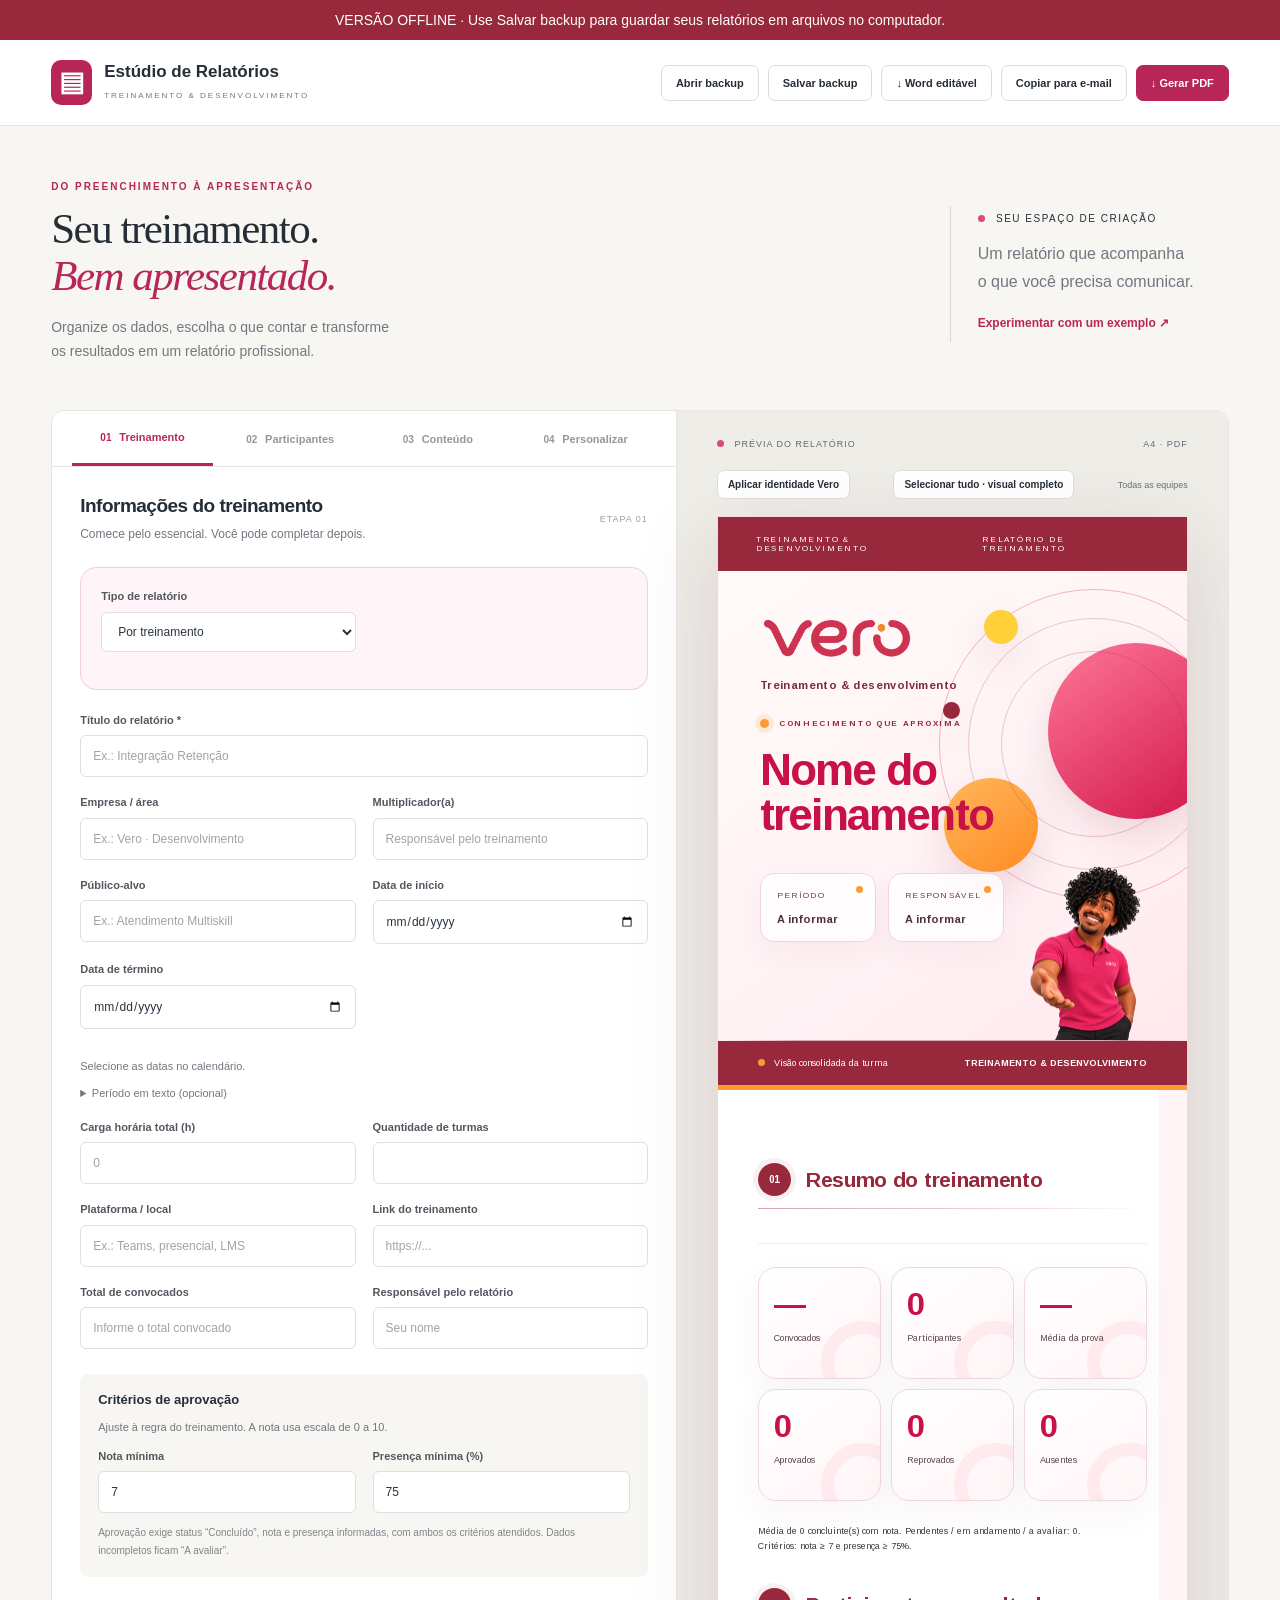
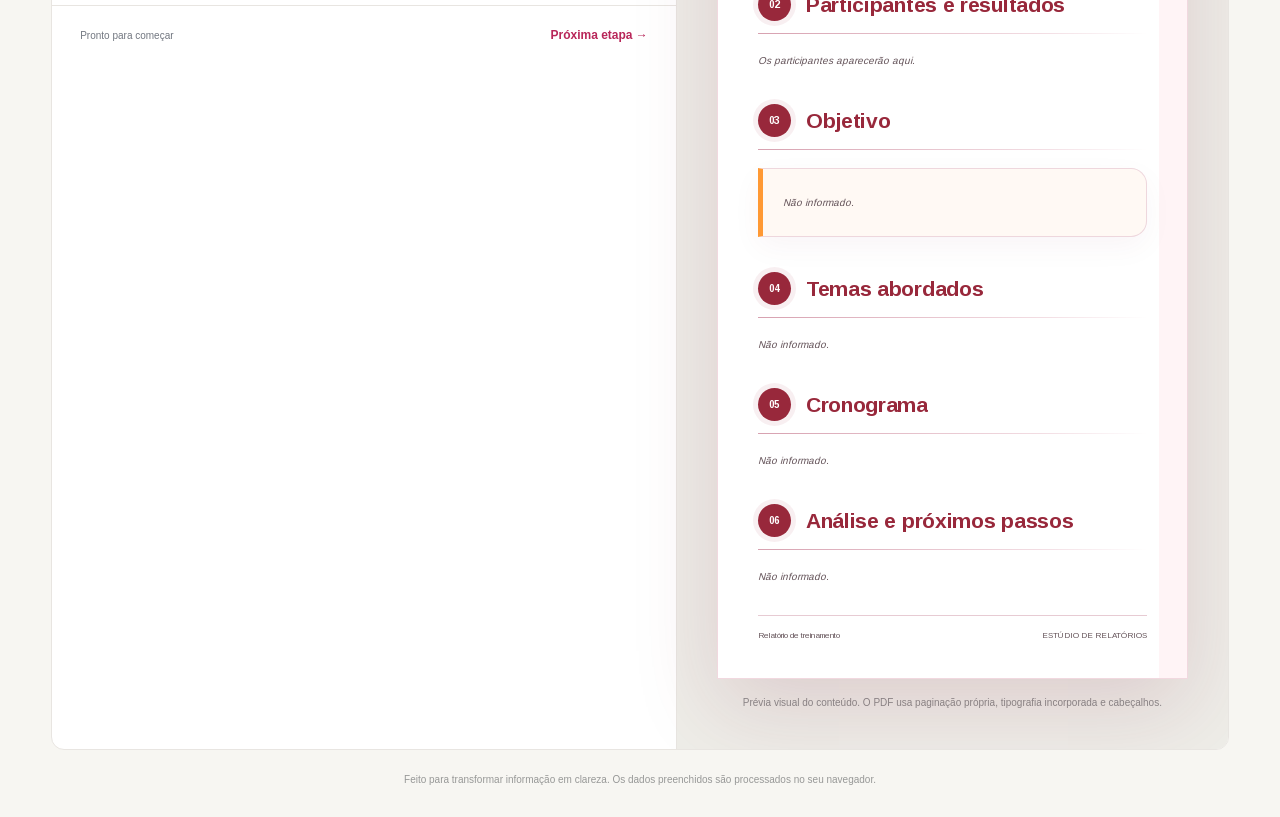
==== index.html @ 99dfd867 "Add files via upload" ====
<!doctype html><html lang="pt-BR"><head><meta charset="UTF-8"><meta name="viewport" content="width=device-width,initial-scale=1"><title>Estúdio de Relatórios | Treinamento</title><meta name="description" content="Organize treinamentos e crie relatórios profissionais em PDF."><link rel="icon" type="image/svg+xml" href="data:image/svg+xml,%3Csvg xmlns='http://www.w3.org/2000/svg' viewBox='0 0 40 40'%3E%3Crect width='40' height='40' rx='10' fill='%23cd2e67'/%3E%3Cpath d='M12 10h16v21H12z' fill='white'/%3E%3Cpath d='M16 17h8M16 22h8M16 27h5' stroke='%23cd2e67' stroke-width='2'/%3E%3C/svg%3E"><link rel="stylesheet" href="style.css"><script defer src="pdf-lib.min.js"></script><script defer src="fontkit.min.js"></script><script defer src="brand-media.js"></script><script src="offline-resources.js" defer></script><script defer src="report.js"></script><script defer src="narrative.js"></script><script defer src="content-builder.js"></script><script defer src="vendor/docx.js"></script><script defer src="report-exports.js"></script><script defer src="import-core.js"></script><script defer src="vendor/html2canvas.min.js"></script><script defer src="email-style.js"></script><script defer src="premium.js"></script><script defer src="periods.js"></script><script defer src="app.js"></script><script defer src="import-ui.js"></script></head><body><header><a class="brand" href="#"><span class="brand-icon">▤</span><span>Estúdio de Relatórios<small>TREINAMENTO & DESENVOLVIMENTO</small></span></a><div class="header-actions"><button id="load">Abrir backup</button><button id="save">Salvar backup</button><button id="word">↓ Word editável</button><button id="copyEmail">Copiar para e-mail</button><button class="primary" id="pdf">↓ Gerar PDF</button></div></header><main><div class="intro"><div><p class="eyebrow">DO PREENCHIMENTO À APRESENTAÇÃO</p><h1>Seu treinamento.<br><em>Bem apresentado.</em></h1><p>Organize os dados, escolha o que contar e transforme<br class="desktop"> os resultados em um relatório profissional.</p></div><div class="intro-note"><span class="dot"></span> SEU ESPAÇO DE CRIAÇÃO<p>Um relatório que acompanha<br>o que você precisa comunicar.</p><button id="example" class="text-button">Experimentar com um exemplo ↗</button></div></div><section class="workspace"><div class="editor"><nav aria-label="Etapas do relatório"><button class="tab active" data-tab="general">01 <span>Treinamento</span></button><button class="tab" data-tab="people">02 <span>Participantes</span></button><button class="tab" data-tab="content">03 <span>Conteúdo</span></button><button class="tab" data-tab="design">04 <span>Personalizar</span></button></nav><form id="form" novalidate><section id="general" class="panel"><div class="section-head"><div><h2>Informações do treinamento</h2><p>Comece pelo essencial. Você pode completar depois.</p></div><span class="badge">ETAPA 01</span></div><div class="annual-controls"><div class="fields"><label>Tipo de relatório<select id="reportMode"><option value="training">Por treinamento</option><option value="annual">Relatório anual</option></select></label><label id="annualYearLabel" hidden>Ano do relatório<input id="reportYear" type="number" min="1900" max="2100" step="1"></label></div><div id="annualHelp" hidden><p class="hint">Importe a planilha na etapa Participantes: uma linha por pessoa e treinamento, com nome, e-mail, treinamento, início, término, supervisor, setor, nota, presença e situação. O ano usa a data de início; na ausência dela, a data de término. Registros sem data ficam fora do consolidado.</p><label>Balanço do ano e próximos passos<textarea data-field="annualNotes" maxlength="10000" rows="4" placeholder="Registre conquistas, desafios e prioridades para o próximo ano."></textarea></label><p id="annualStatus" role="status" class="hint"></p></div></div><div class="fields"><label class="wide">Título do relatório *<input data-field="title" placeholder="Ex.: Integração Retenção" maxlength="200"></label><label>Empresa / área<input data-field="company" placeholder="Ex.: Vero · Desenvolvimento" maxlength="150"></label><label>Multiplicador(a)<input data-field="facilitator" placeholder="Responsável pelo treinamento" maxlength="150"></label><label>Público-alvo<input data-field="audience" placeholder="Ex.: Atendimento Multiskill" maxlength="200"></label><label>Data de início<input type="date" data-field="startDate"></label><label>Data de término<input type="date" data-field="endDate"></label><p class="wide hint" id="periodDisplay"></p><details class="wide legacy-period"><summary>Período em texto (opcional)</summary><label>Descrição alternativa<input data-field="period" placeholder="Use apenas se não houver datas definidas" maxlength="150"></label></details><label>Carga horária total (h)<input data-field="hours" type="number" min="0" max="10000" step="0.25" placeholder="0"></label><label>Quantidade de turmas<input data-field="classes" type="number" min="1" max="10000" step="1"></label><label>Plataforma / local<input data-field="platform" placeholder="Ex.: Teams, presencial, LMS" maxlength="150"></label><label>Link do treinamento<input data-field="link" type="url" placeholder="https://..."></label><label>Total de convocados<input data-field="invited" type="number" min="0" max="100000" step="1" placeholder="Informe o total convocado"></label><label>Responsável pelo relatório<input data-field="author" placeholder="Seu nome" maxlength="150"></label></div><div class="rule-box"><h3>Critérios de aprovação</h3><p>Ajuste à regra do treinamento. A nota usa escala de 0 a 10.</p><div class="fields"><label>Nota mínima<input type="number" data-field="minGrade" min="0" max="10" step="0.1"></label><label>Presença mínima (%)<input type="number" data-field="minAttendance" min="0" max="100" step="1"></label></div><small>Aprovação exige status “Concluído”, nota e presença informadas, com ambos os critérios atendidos. Dados incompletos ficam “A avaliar”.</small></div></section><section id="people" class="panel hidden"><div class="section-head"><div><h2>Quem participou?</h2><p>Notas, presença e resultados em um só lugar.</p></div><button type="button" class="secondary" id="addPerson">+ Adicionar</button></div><div class="participant-import"><div><h3>Importar participantes de um arquivo</h3><p>Excel, PDF com texto selecionável, CSV, TSV ou TXT. O painel identifica as colunas e você confere antes de incluir.</p></div><label class="file-picker">Escolher arquivo<input id="participantsFile" type="file" accept=".xlsx,.xls,.pdf,.csv,.tsv,.txt"></label><span id="importProgress" role="status" aria-live="polite"></span></div><div class="filter-box"><h3>Separar participantes e relatório</h3><div class="fields"><label>Treinamento<select id="filterTraining"></select></label><label>Período cadastrado<select id="filterPeriod"></select></label><label>De<input id="filterStart" type="date"></label><label>Até<input id="filterEnd" type="date"></label><label>Supervisor<select id="filterSupervisor"></select></label><label>Setor<select id="filterSector"></select></label></div><button type="button" id="clearFilters" class="text-button">Limpar todos os filtros</button><p id="filterSummary" class="hint"></p><button id="assignPeriod" type="button">Preencher registros sem treinamento/data</button><p class="hint">Usa o nome e as datas da etapa Treinamento apenas nos campos vazios dos registros exibidos. Uma pessoa em dois treinamentos ocupa duas linhas.</p></div><div class="participant-search"><label>Buscar participante por nome<input id="personSearch" type="search" placeholder="Digite o nome para lançar ou revisar a nota" autocomplete="off"></label><button type="button" id="clearPersonSearch" class="text-button">Limpar busca</button><p id="personSearchCount" role="status" class="hint"></p></div><div id="peopleList"></div><details class="bulk"><summary>Colar participantes de uma planilha</summary><p>Cole as linhas com os cabeçalhos da planilha, ou use campos como Nome: Ana; Gestor: Pedro; Nota: 9. O painel prepara uma prévia para conferência.</p><textarea id="bulk" placeholder="Nome&#9;Gestor&#9;9,5&#9;100" rows="4"></textarea><button type="button" id="importRows">Ler e conferir dados</button></details><p class="hint">Participantes = pessoas com status Concluído ou Em andamento. Ausentes e Pendentes não entram nesse total.</p></section><section id="content" class="panel hidden"><div class="section-head"><div><h2>Marque. O texto fica pronto.</h2><p>Selecione o que se aplica ao treinamento e acompanhe a descrição na prévia.</p></div><span class="badge">ETAPA 03</span></div><div class="writing-tools"><button type="button" id="varyWriting">Variar redação automática</button><p class="hint">Os dados e as observações permanecem os mesmos. Textos em modo manual são preservados.</p></div><div id="recognitionEditor" class="recognition-editor"></div><div id="contentBuilder"></div><details class="generated-editor"><summary>Revisar e ajustar os textos preenchidos</summary><p class="hint">Ao editar um texto, somente esse campo passa para o modo manual. As demais seções continuam automáticas.</p><div id="autoControls"></div><label>Objetivo do treinamento<textarea data-field="objective" rows="4" placeholder="O que o treinamento pretende desenvolver?"></textarea></label><label>Temas abordados <small>Um tema por linha</small><textarea data-field="topics" rows="7" placeholder="Boas práticas de atendimento&#10;Escuta ativa e rapport&#10;Argumentação em retenção"></textarea></label><label>Cronograma <small>Uma etapa por linha</small><textarea data-field="schedule" rows="5" placeholder="1ª semana: Integração operacional&#10;2ª semana: Acompanhamento prático"></textarea></label><label>Análise e próximos passos<textarea data-field="analysis" rows="5" placeholder="Registre resultados observados, dificuldades e ações de acompanhamento."></textarea></label></details><div class="section-head"><h3>Seções adicionais</h3><button type="button" id="addSection">+ Criar seção</button></div><div id="customList"></div></section><section id="design" class="panel hidden"><div class="section-head"><div><h2>Um relatório com a sua cara</h2><p>Escolha o visual e as informações que entram no PDF.</p></div></div><label>Modelo do relatório<select data-field="reportStyle"><option value="premium">Vero · identidade da marca</option><option value="editorial">Editorial · abertura marcante e blocos visuais</option><option value="compact">Executivo compacto · leitura objetiva</option></select></label><p class="hint">Modelo Vero: cores aproximadas a partir do guia enviado. Tipografia: Obviously Variable quando instalada, Arimo incorporada como alternativa. O PDF e a cópia visual usam Arimo.</p><label>Subtítulo de abertura<input data-field="reportSubtitle" placeholder="Ex.: Aprendizagem que transforma o atendimento" maxlength="180"></label><div class="logo-upload"><label>Logotipo da empresa <small>Opcional · PNG ou JPG, até 2 MB</small><input type="file" id="logoInput" accept="image/png,image/jpeg"></label><div id="logoPreview"></div><button type="button" id="removeLogo" class="text-button">Remover logotipo</button></div><div class="logo-upload"><label>Personagem do relatório <small>PNG ou JPG · até 2 MB. Use PNG transparente para ficar sem fundo.</small><input type="file" id="portraitInput" accept="image/png,image/jpeg"></label><button type="button" id="changePortrait">Trocar personagem</button><div id="portraitPreview"></div><button type="button" id="restorePortrait" class="text-button">Restaurar personagem padrão</button><p class="hint">Atualiza automaticamente a capa Vero e as exportações, preservando as proporções da imagem.</p></div><label>Identidade visual<select data-field="theme"><option value="rose">Vero · Rosa e laranja</option><option value="ocean">Executivo · Azul e verde</option><option value="ink">Minimalista · Grafite</option></select></label><div class="swatches"><i style="background:#cd2e67"></i><i style="background:#f29839"></i><i style="background:#152d40"></i><i style="background:#14847e"></i></div><h3>Seções e ordem de apresentação</h3><p class="hint">Desmarque para ocultar. Use as setas para reorganizar.</p><div id="sectionOrder"></div><h3>Detalhamento dos participantes</h3><div id="columnOptions" class="checks"></div><div class="rule-box"><h3>Continue quando quiser</h3><p>Use “Word editável” para editar o texto no Word. Para retomar os campos e as escolhas neste painel, use “Salvar backup” e “Abrir backup”.</p><label class="check"><input type="checkbox" id="localDraft"> Guardar também um rascunho neste navegador</label><small>Opcional. O rascunho fica neste dispositivo e pode ser apagado ao limpar os dados do navegador. Baixe uma cópia para conservar o trabalho.</small></div><button type="button" id="newReport" class="danger">Começar outro relatório</button></section></form><footer class="editor-footer"><span id="status" role="status" aria-live="polite">Pronto para começar</span><button id="next" class="text-button">Próxima etapa →</button></footer></div><aside class="preview-area"><div class="preview-heading"><div><span class="dot"></span> PRÉVIA DO RELATÓRIO</div><span>A4 · PDF</span></div><div class="preview-controls"><button id="applyAtlas" type="button">Aplicar identidade Vero</button><button id="selectReport">Selecionar tudo · visual completo</button><span id="reportScopeLabel"></span></div><div id="preview" class="paper" tabindex="0" aria-label="Relatório selecionável para cópia"></div><p class="preview-note">Prévia visual do conteúdo. O PDF usa paginação própria, tipografia incorporada e cabeçalhos.</p></aside></section><p class="bottom-note">Feito para transformar informação em clareza. Os dados preenchidos são processados no seu navegador.</p></main><dialog id="importDialog" aria-labelledby="importTitle"><div class="import-dialog-head"><div><p class="eyebrow">IMPORTAÇÃO DE PARTICIPANTES</p><h2 id="importTitle">Confira a distribuição dos dados</h2><p id="importFilename"></p></div><button type="button" id="closeImport" aria-label="Fechar importação">✕</button></div><div class="import-dialog-body"><div id="importWarnings" role="status"></div><div class="import-config"><label>Aba do arquivo<select id="importSheet"></select></label><label>Linha dos cabeçalhos<select id="importHeader"></select></label><label>Escala da nota na origem<select id="gradeScale"><option value="ten">0 a 10</option><option value="hundred">0 a 100 (dividir por 10)</option></select></label><label>Formato da presença<select id="attendanceScale"><option value="percent">0 a 100 ou com símbolo %</option><option value="fraction">Fração de 0 a 1 (ex.: 0,95)</option></select></label></div><details class="mapping-details"><summary>Conferir ou ajustar as colunas reconhecidas</summary><div id="columnMapping"></div><p class="hint">Escolha de onde vem cada informação. Colunas extras não selecionadas não serão incluídas.</p></details><button type="button" id="rebuildImport">Aplicar ajustes de leitura</button><p class="hint">Aplicar ajustes refaz a prévia. Revise as colunas antes de editar as células abaixo.</p><div class="import-actions"><button type="button" id="selectAllImport">Selecionar tudo · todas as páginas</button><button type="button" id="selectValid">Selecionar linhas válidas</button><button type="button" id="unselectAll">Desmarcar todas</button><button type="button" id="excludeDuplicates">Desmarcar possíveis duplicatas</button></div><p id="importSummary" role="status" aria-live="polite"></p><div class="import-table-scroll"><table id="importTable"></table></div><div class="import-pagination"><button type="button" id="importPrev">← Anteriores</button><span id="importPage"></span><button type="button" id="importNext">Próximas →</button></div></div><div class="import-dialog-foot"><p>As linhas selecionadas serão adicionadas aos participantes atuais.</p><button type="button" class="primary" id="confirmImport">Adicionar participantes selecionados</button></div></dialog><dialog id="emailDialog" aria-labelledby="emailTitle"><div class="import-dialog-head"><div><h2 id="emailTitle">Relatório para e-mail</h2><p>A composição completa será preparada em imagem. Depois, clique em Copiar relatório completo e cole no e-mail com Ctrl+V.</p></div><button id="closeEmail" aria-label="Fechar">✕</button></div><div class="email-controls"><button id="selectEmail">Selecionar tudo · Ctrl+C</button><button id="makeEmailImage" type="button">Gerar imagem fiel ao visual</button><span>A imagem inclui textos, tabelas, cores, gráficos e logotipo. Para editar as escritas, use o Word.</span></div><div id="emailImageTools" hidden><p id="imageStatus" role="status"></p><button id="copyEmailImage" type="button">Copiar relatório completo</button><button id="downloadEmailImage" type="button">Baixar imagem PNG</button><img id="emailImage" alt="Relatório completo em imagem" style="display:block;max-width:100%;margin:20px auto"></div><div id="emailContent" tabindex="0"></div></dialog><input type="file" id="file" accept=".json,application/json" hidden><div id="toast" role="status" aria-live="polite"></div></body></html>
---- style.css ----
:root{--rose:#b82659;--ink:#252e37;--muted:#727780;--line:#e8e5e1;--bg:#f7f6f2}*{box-sizing:border-box}body{margin:0;background:var(--bg);color:var(--ink);font-family:Arial,Helvetica,sans-serif;font-size:14px}button,input,select,textarea{font:inherit}button{cursor:pointer;border:1px solid #dcdedc;background:white;color:var(--ink);border-radius:7px;padding:11px 14px;font-weight:600;transition:background .15s}button:hover{background:#f2eee9}button:focus-visible,a:focus-visible{outline:3px solid #ea9bb6;outline-offset:3px}button.primary{background:var(--rose);border-color:var(--rose);color:white}button.primary:hover{background:#961944}header{height:86px;padding:0 4%;display:flex;align-items:center;justify-content:space-between;background:#fff;border-bottom:1px solid var(--line);gap:20px}.brand{display:flex;gap:12px;align-items:center;color:var(--ink);text-decoration:none;font-size:17px;font-weight:bold}.brand-icon{background:var(--rose);color:white;border-radius:10px;width:41px;height:45px;text-align:center;line-height:45px;font-size:27px}.brand small{font-size:8px;letter-spacing:2px;color:var(--muted);display:block;margin-top:7px}.header-actions{display:flex;gap:9px;font-size:12px}main{max-width:1510px;padding:0 4%;margin:auto}.intro{display:flex;align-items:center;justify-content:space-between;padding:45px 0 33px}.eyebrow{font-size:10px;letter-spacing:2px;font-weight:bold;color:var(--rose)}h1{font-family:Georgia,serif;font-size:43px;font-weight:400;line-height:1.09;margin:14px 0 16px;letter-spacing:-1.5px}h1 em{font-weight:400;color:var(--rose)}.intro p:not(.eyebrow){color:var(--muted);line-height:1.7}.intro-note{border-left:1px solid #d7d6d0;padding:7px 0 7px 27px;font-size:10px;letter-spacing:1.5px;margin-right:35px}.intro-note p{font-size:16px;letter-spacing:0}.dot{display:inline-block;width:7px;height:7px;border-radius:50%;background:#d94b78;margin-right:7px}.text-button{border:0;background:transparent;padding:5px 0;color:var(--rose);font-size:12px}.workspace{display:grid;grid-template-columns:minmax(0,1.13fr) minmax(0,1fr);border:1px solid var(--line);border-radius:13px;overflow:hidden;background:white;margin-bottom:20px;align-items:start}.editor{min-width:0}nav{display:flex;border-bottom:1px solid var(--line);padding:0 20px;gap:7px}.tab{border:0;border-radius:0;padding:20px 6px;flex:1;font-size:10px;color:#98969a;white-space:nowrap}.tab span{font-size:11px;margin-left:5px}.tab.active{border-bottom:3px solid var(--rose);color:var(--rose)}.panel{padding:28px}.hidden{display:none!important}.section-head{display:flex;align-items:center;justify-content:space-between;gap:15px;margin-bottom:24px}.section-head h2{font-size:19px;letter-spacing:-.5px;margin:0 0 8px}.section-head p{margin:0;font-size:12px;color:var(--muted);line-height:1.5}.badge{color:#a89b93;font-size:9px;letter-spacing:1px;white-space:nowrap}.fields{display:grid;grid-template-columns:1fr 1fr;gap:0 17px}label{display:block;font-size:11px;font-weight:600;margin-bottom:17px;line-height:1.5;color:#525860}.wide{grid-column:1/-1}input:not([type=checkbox]),select,textarea{display:block;width:100%;background:#fff;border:1px solid #dfdfdd;border-radius:6px;color:#293440;padding:11px 12px;margin-top:7px;outline:none;font-weight:400;font-size:12px;min-height:39px}input:focus,textarea:focus,select:focus{border-color:#c96489;box-shadow:0 0 0 3px #fcf0f5}textarea{resize:vertical;line-height:1.6}input::placeholder,textarea::placeholder{color:#a0a3a8}h3{font-size:13px;margin:10px 0}small{font-size:10px;font-weight:normal;color:#81848a;line-height:1.7}.rule-box{background:#f8f6f3;border-radius:8px;padding:18px;margin-top:8px}.rule-box h3{margin-top:0}.rule-box p,.hint,.bulk p{color:var(--muted);font-size:11px;line-height:1.7}.rule-box .fields label{margin-bottom:10px}.editor-footer{padding:17px 28px;display:flex;justify-content:space-between;align-items:center;border-top:1px solid var(--line);font-size:10px;color:var(--muted);gap:15px}.preview-area{background:#eeede8;padding:26px 27px 20px;align-self:stretch;border-left:1px solid var(--line);min-width:0}.preview-heading{font-size:9px;letter-spacing:1px;color:#646a70;display:flex;justify-content:space-between;margin-bottom:21px}.paper{--accent:#cd2e67;--secondary:#f29839;background:#fff;box-shadow:0 5px 24px #24302c0d;min-height:650px;padding:35px 30px;overflow-wrap:anywhere;border-top:5px solid var(--accent)}.paper .kicker{font-size:8px;letter-spacing:2px;color:var(--accent);font-weight:bold}.paper h2{font-family:Georgia,serif;font-size:31px;font-weight:400;line-height:1.15;letter-spacing:-.7px;margin:20px 0 10px;color:#242e37}.paper .subtitle{font-size:14px;color:var(--accent);margin-bottom:18px;font-weight:bold}.paper .meta{color:#89888a;font-size:9px;line-height:1.6}.paper .rule{width:45px;height:3px;background:var(--secondary);margin:25px 0}.paper h3{font-size:13px;margin:25px 0 13px;border-top:1px solid #eeece9;padding-top:17px}.paper p,.paper li{font-size:10px;line-height:1.7;white-space:pre-wrap}.paper ol{padding-left:18px}.paper .metrics{display:grid;grid-template-columns:repeat(3,1fr);gap:7px;margin:15px 0}.metric{padding:12px 8px;background:#f6f5f3;border-radius:4px}.metric strong{display:block;color:var(--accent);font-size:20px;font-weight:500;margin-bottom:5px}.metric span{font-size:8px;color:#6e747a}.paper .info{display:grid;grid-template-columns:1fr 1fr;gap:14px;font-size:10px}.info span{display:block;font-size:8px;color:#929195;margin-bottom:5px}.paper table{border-collapse:collapse;width:100%;font-size:8px;table-layout:fixed}.paper th{text-align:left;background:#f4f2ef;color:#727078;padding:8px 4px;font-size:7px}.paper td{padding:9px 4px;border-bottom:1px solid #eee;vertical-align:top;white-space:pre-wrap}.paper .empty{color:#91949b;font-style:italic}.paper .report-footer{border-top:1px solid #ddd;margin-top:30px;padding-top:13px;font-size:8px;color:#96969b;display:flex;justify-content:space-between}.preview-note{font-size:10px;text-align:center;color:#8a8a8a;line-height:1.6;margin-top:16px}.bottom-note{font-size:10px;color:#979897;text-align:center;margin:24px 0 32px}.person{background:#faf9f7;border:1px solid #e6e3df;border-radius:8px;padding:15px;margin-bottom:13px}.person-head{display:flex;align-items:center;justify-content:space-between;font-size:11px;margin-bottom:15px}.person-head button,.custom-head button{font-size:10px;padding:5px 8px}.person .fields{gap:0 12px}.person label{margin-bottom:10px}.person .result{font-size:10px;color:var(--rose);font-weight:bold}.bulk{padding:17px 0;border-top:1px solid var(--line);font-size:12px}.bulk summary{cursor:pointer;font-weight:bold}.bulk textarea{margin-bottom:12px}.empty-state{padding:40px 20px;text-align:center;background:#f8f7f5;border:1px dashed #d5d2ce;border-radius:8px;color:#84838a;line-height:1.8;font-size:12px}.order-row{display:flex;gap:10px;align-items:center;border-bottom:1px solid var(--line);padding:12px 0}.order-row label{flex:1;margin:0;display:flex;gap:8px;align-items:center}.order-row button{padding:4px 8px}.order-row button:disabled{opacity:.3;cursor:default}.checks{display:grid;grid-template-columns:1fr 1fr;gap:0 8px;margin:18px 0}.check{display:flex;gap:8px;align-items:center}input[type=checkbox]{accent-color:var(--rose);width:15px;height:15px}.swatches{display:flex;gap:7px;margin-bottom:27px}.swatches i{display:block;width:24px;height:24px;border-radius:50%}.danger{font-size:11px;color:#a83232;margin-top:20px}.custom-card{padding:15px;background:#f8f7f5;border-radius:8px;margin:12px 0}.custom-head{display:flex;justify-content:space-between;align-items:center;margin-bottom:10px;font-size:11px}#toast{position:fixed;bottom:25px;left:50%;transform:translateX(-50%);background:#27383d;color:white;padding:14px 24px;border-radius:9px;box-shadow:0 5px 25px #0002;display:none;max-width:90vw;font-size:13px;z-index:20}.secondary{color:var(--rose);border-color:#e9c6d3;font-size:11px}button:disabled{cursor:wait;opacity:.6}@media(min-width:1250px){.preview-area{padding:28px 40px}.paper{padding:40px}}@media(max-width:1000px){header{height:auto;padding:20px 4%;flex-wrap:wrap}.workspace{grid-template-columns:1fr}.preview-area{border-left:0;border-top:1px solid var(--line)}.paper{max-width:650px;margin:auto;min-height:600px}.intro-note{margin:0}.preview-heading{max-width:650px;margin:0 auto 20px}}@media(max-width:600px){main{padding:0 15px}.intro{padding:30px 0}.intro-note{display:none}h1{font-size:36px}.header-actions{width:100%;gap:5px}.header-actions button{font-size:10px;padding:10px 8px;flex:1}.panel{padding:22px 17px}.fields{gap:0 12px}.tab{padding:17px 2px}.tab span{font-size:9px;margin-left:2px}nav{padding:0 9px;gap:2px}.preview-area{padding:20px 13px}.paper{padding:25px 18px}.badge{display:none}.section-head h2{font-size:17px}.paper h2{font-size:27px}.editor-footer{padding:15px}.brand{font-size:16px}}
.builder-start{background:#fbf0f4;border:1px solid #efdce4;border-radius:9px;padding:18px;margin-bottom:16px}.builder-start b{font-size:13px}.builder-start p{font-size:11px;line-height:1.65;color:#77727a}.preset-buttons{display:flex;flex-wrap:wrap;gap:7px}.preset-buttons button{font-size:11px;color:var(--rose);padding:8px 11px;border-color:#e9c6d3}.choice-group{border:0;padding:0;margin:27px 0}.choice-group legend{font-weight:600;font-size:13px;margin-bottom:13px}.choice-grid{display:grid;grid-template-columns:1fr 1fr;gap:8px}.choice{display:flex;align-items:center;gap:9px;background:#faf9f7;border:1px solid #e7e4df;border-radius:7px;padding:11px;margin:0;font-size:11px;cursor:pointer;min-height:46px;font-weight:400}.choice.selected{background:#fff1f6;border-color:#d78ca7;color:#9c214d}.choice input{flex-shrink:0;margin:0}.generated-editor{border-top:1px solid var(--line);border-bottom:1px solid var(--line);padding:20px 0;margin:24px 0}.generated-editor summary{font-weight:600;cursor:pointer;font-size:13px}.metrics-choice{background:#f4f6f4;padding:14px;border-radius:7px}#autoControls{padding:12px;background:#f8f7f5;margin:15px 0;border-radius:7px}#autoControls label{margin:8px 0}@media(max-width:450px){.choice-grid{grid-template-columns:1fr}}
.logo-upload{padding:15px;background:#f6f5f2;border-radius:8px;margin-bottom:20px}#logoPreview img{max-width:160px;max-height:70px;object-fit:contain}#logoPreview{margin:10px 0}.paper{border-top:0}.preview-cover{background:#202f3b;color:white;margin:-35px -30px 24px;padding:30px;border-right:10px solid var(--accent);position:relative}.paper .preview-cover .kicker{color:white;font-size:7px;letter-spacing:1.8px}.paper .preview-cover h2{font-family:Arial,Helvetica,sans-serif;color:white;font-weight:700;font-size:29px;line-height:1.18;letter-spacing:-1px;margin:18px 0}.paper .preview-cover .cover-subtitle{color:#e1e4e8;font-size:10px;margin-bottom:4px}.cover-rule{width:35px;height:3px;background:var(--secondary);margin-top:18px}.preview-cover.compact{background:#f3f4f4;border-right:0;border-top:4px solid var(--accent);padding:24px 30px}.paper .preview-cover.compact h2{color:#202f3b;font-size:25px}.paper .preview-cover.compact .kicker{color:var(--accent)}.paper .preview-cover.compact .cover-subtitle{color:#65727c}.report-logo{display:block;max-width:115px;max-height:45px;margin-bottom:18px;object-fit:contain}.paper h3{display:flex;align-items:center;gap:10px;border-top:0;padding:0;margin-top:29px;margin-bottom:18px}.section-number{display:inline-flex;align-items:center;justify-content:center;background:var(--accent);color:white;min-width:23px;height:23px;font-size:9px}.paper .metrics{gap:8px}.paper .metric{border-radius:0;padding:14px 10px;border-top:2px solid var(--accent)}.paper .metric strong{font-weight:700;font-size:23px}.objective-block,.analysis-block{background:#f2f4f5;padding:15px 16px;border-left:3px solid var(--accent);margin:12px 0}.objective-block{border-color:var(--secondary)}.analysis-block b{font-size:8px;letter-spacing:.8px;color:var(--accent)}.analysis-block p,.objective-block p{margin:5px 0}.paper .topic-grid{list-style:none;counter-reset:topic;display:grid;grid-template-columns:1fr 1fr;gap:9px;padding:0}.paper .topic-grid li{counter-increment:topic;background:#f2f4f5;padding:13px 12px;font-size:9px;line-height:1.6;white-space:normal}.paper .topic-grid li:before{content:counter(topic,decimal-leading-zero);display:block;color:var(--accent);font-weight:700;margin-bottom:5px}.paper .timeline-list{list-style:none;counter-reset:stage;padding:0}.paper .timeline-list li{counter-increment:stage;padding:3px 0 18px 34px;border-left:1px solid #d7dce0;position:relative;margin-left:11px;white-space:normal}.paper .timeline-list li:before{content:counter(stage);position:absolute;left:-11px;top:0;background:var(--accent);color:white;border-radius:50%;width:22px;height:22px;text-align:center;line-height:22px;font-size:9px}.distribution-title{font-size:8px;font-weight:bold;margin:20px 0 10px}.distribution-bar{display:flex;height:10px;background:#f2f4f5}.distribution-legend{font-size:8px;color:#65727c;line-height:1.6;margin-top:8px}.paper th{background:#202f3b;color:white}.paper td{padding:11px 5px}.paper tbody tr:nth-child(even){background:#f5f6f6}@media(min-width:1250px){.preview-cover{margin:-40px -40px 24px;padding:34px 40px}}@media(max-width:600px){.preview-cover{margin:-25px -18px 24px;padding:25px 18px}.paper .preview-cover h2{font-size:26px}}
.participant-import{border:1px dashed #d7a5b8;background:#fcf5f8;padding:18px;border-radius:9px;margin-bottom:22px}.participant-import h3{margin:0 0 7px}.participant-import p{font-size:11px;color:#727780;line-height:1.6;margin:0 0 15px}.file-picker{display:inline-block;position:relative;background:var(--rose);color:white;padding:10px 15px;border-radius:6px;cursor:pointer;font-size:12px;margin:0}.file-picker input[type=file]{position:absolute;inset:0;width:100%;height:100%;opacity:0;cursor:pointer;margin:0;min-height:0}.file-picker:focus-within{outline:3px solid #ea9bb6;outline-offset:3px}#importProgress{display:block;font-size:11px;color:#74767b;margin-top:12px;line-height:1.6}#importDialog{width:min(1300px,96vw);max-width:96vw;max-height:92vh;border:0;border-radius:13px;padding:0;box-shadow:0 20px 100px #0004;color:var(--ink)}#importDialog::backdrop{background:#1b263e99}.import-dialog-head{padding:22px 25px;border-bottom:1px solid var(--line);display:flex;justify-content:space-between;align-items:start;gap:20px}.import-dialog-head h2{font-size:21px;margin:9px 0}.import-dialog-head p{margin:4px 0;font-size:12px;color:var(--muted)}.import-dialog-body{padding:20px 25px;max-height:65vh;overflow-y:auto}.import-dialog-foot{border-top:1px solid var(--line);padding:17px 25px;display:flex;align-items:center;justify-content:space-between;gap:15px}.import-dialog-foot p{font-size:11px;color:var(--muted)}.import-config{display:grid;grid-template-columns:repeat(4,1fr);gap:14px}#columnMapping{display:grid;grid-template-columns:repeat(4,1fr);gap:12px;margin:18px 0}.mapping-details summary{cursor:pointer;font-size:12px;font-weight:bold}.mapping-details{margin:6px 0 20px}.import-actions{display:flex;gap:8px;flex-wrap:wrap;margin:18px 0 12px}.import-actions button,#rebuildImport{font-size:11px;padding:8px 11px}.import-table-scroll{max-width:100%;overflow:auto;border:1px solid var(--line);border-radius:7px;max-height:420px}#importTable{width:100%;border-collapse:collapse;font-size:11px}#importTable th{background:#243642;color:#fff;font-weight:500;padding:11px 9px;white-space:nowrap;text-align:left;position:sticky;top:0;z-index:1}#importTable td{padding:7px;border-bottom:1px solid var(--line);vertical-align:top}#importTable tbody tr:nth-child(even){background:#f8f8f6}#importTable input:not([type=checkbox]),#importTable select{min-width:145px;margin:0;padding:9px;font-size:11px}#importTable input[data-key=grade],#importTable input[data-key=attendance]{min-width:80px;width:80px}#importTable input[data-key=notes]{min-width:230px}#importTable .import-row-note{min-width:240px;font-size:10px;line-height:1.6;color:#80714e}#importTable .has-error{color:#ab2343;background:#fff0f2}#importSummary{font-size:12px;line-height:1.6;font-weight:600}#importWarnings p{background:#fff6e6;border-left:3px solid #bd8a33;padding:12px 15px;font-size:11px;line-height:1.7;margin:0 0 20px}.import-pagination{display:flex;justify-content:space-between;align-items:center;margin-top:15px;font-size:11px}.import-pagination button{font-size:11px;padding:8px 12px}@media(max-width:750px){.import-config,#columnMapping{grid-template-columns:1fr 1fr}.import-dialog-foot{flex-direction:column;align-items:stretch}.import-dialog-body{padding:15px}.import-dialog-head{padding:18px}.import-dialog-head h2{font-size:17px}}
.header-actions{flex-wrap:wrap;justify-content:flex-end}.header-actions button{font-size:11px}header{min-height:86px;height:auto;padding-top:15px;padding-bottom:15px}.filter-box{padding:18px;background:#f3f6f5;border:1px solid #dce6e0;border-radius:8px;margin:20px 0}.filter-box h3{margin-top:0}.filter-box label{margin-bottom:7px}.filter-box .hint{margin-bottom:0}.recognition-editor{padding:20px;background:#fff8ee;border:1px solid #f1dfc5;border-radius:9px;margin-bottom:25px}.recognition-editor h3{font-size:16px;margin-top:0}.recognition-sample{padding:14px;background:white;border-left:3px solid #e8a052;font-size:12px;line-height:1.8;margin-top:16px}.writing-tools{margin-bottom:20px}.writing-tools button{color:var(--rose);font-size:12px}.legacy-period{font-size:11px;color:#777;margin-bottom:20px}.legacy-period summary{cursor:pointer}.legacy-period label{margin-top:12px}.preview-controls{display:flex;justify-content:space-between;align-items:center;gap:10px;margin-bottom:17px;font-size:9px;color:#65727c}.preview-controls button{font-size:10px;padding:8px 10px}.paper{user-select:text}.paper .team-report-grid{display:grid;grid-template-columns:1fr 1fr;gap:9px}.team-report-card{background:#edf3f5;padding:13px}.team-report-card b{font-size:11px;display:block}.team-report-card span{font-size:9px;color:#65727c;display:block;margin-top:5px}.recognition-card{background:#fff6eb;padding:17px;border-left:3px solid var(--secondary);margin:14px 0}.recognition-card b{display:block;color:#263a44;font-size:13px}.recognition-card span{display:block;font-size:8px;color:#747a80;margin-top:5px}#emailDialog{padding:0;border:0;border-radius:12px;width:min(1050px,96vw);max-height:93vh}#emailDialog::backdrop{background:#24364288}#emailContent{padding:15px 20px;max-height:64vh;overflow:auto;user-select:text}.email-controls{padding:12px 25px;display:flex;align-items:center;gap:15px;font-size:11px;color:#65727c}.email-controls button{font-size:11px}@media(max-width:650px){.header-actions button{flex:1 1 30%}.paper .team-report-grid{grid-template-columns:1fr}.email-controls{flex-direction:column;align-items:start}}
/* Editorial premium report: generous hierarchy, restrained color, clear reading rhythm. */
.paper{border:1px solid #e0e4e7;box-shadow:0 20px 70px #172b4020;color:#243642;font-family:Arial,Helvetica,sans-serif}.paper .preview-cover{background:#172b3c;padding:38px 32px;border-left:6px solid var(--accent);position:relative}.paper .preview-cover h2{font-size:32px;line-height:1.15;letter-spacing:-1px;max-width:90%}.paper .kicker{letter-spacing:2.3px;font-size:10px;color:#d8e0e6}.paper .cover-rule{height:3px;width:52px;background:var(--secondary);margin-top:24px}.paper .cover-subtitle{color:#dce4e9;font-size:14px;line-height:1.6}.paper h3{margin-top:32px;padding-bottom:12px;border-bottom:1px solid #dfe5e8;letter-spacing:-.3px}.paper .section-number{background:var(--accent);color:#fff;border-radius:4px;padding:5px 7px;margin-right:10px;font-size:11px}.paper .metric{background:#f2f5f6;border:1px solid #e3e9ec;border-top:3px solid var(--accent);padding:17px 12px;border-radius:5px}.paper .metric strong{font-size:29px;letter-spacing:-1px}.paper .objective-block{background:#f1f5f7;border-left:3px solid var(--secondary);padding:14px 20px}.paper .recognition-card{background:#f7f4ee;border:1px solid #e9dfcb;border-left:4px solid #b69457;padding:22px;border-radius:5px}.paper .team-report-card{border:1px solid #dce4e8;border-top:3px solid var(--secondary);border-radius:5px;padding:18px}.paper .analysis-block{background:#f5f7f8;padding:18px 20px;border-radius:4px}.category-strip{display:flex;flex-wrap:wrap;gap:7px;margin:14px 0 20px}.category-strip span{font-size:10px;font-weight:bold;color:#243642;border:1px solid #d4dee4;background:#eef3f6;padding:6px 10px;border-radius:3px}.preset-buttons{display:flex;flex-wrap:wrap;gap:8px}.preset-buttons label{display:flex;align-items:center;gap:7px;margin:0}.email-controls{flex-wrap:wrap}#emailImageTools{padding:20px}#emailImageTools button{margin:5px}#emailContent .paper{max-width:100%!important}.paper .preview-cover.compact{padding:22px;background:#f1f5f7;color:#243642}.paper .preview-cover.compact h2,.paper .preview-cover.compact .kicker,.paper .preview-cover.compact .cover-subtitle{color:#243642}
.paper.atlas{padding:0;background:#fffdf8;border:0;font-family:Arial,Helvetica,sans-serif;color:#153d38;overflow:hidden}.atlas-masthead{display:flex;justify-content:space-between;gap:20px;background:#123e38;color:#f7f3e6;padding:16px 34px;font-size:8px;letter-spacing:1.7px}.atlas-cover{padding:34px 38px 30px;background:#f1ede2;border-bottom:0}.atlas-brand{display:flex;align-items:center;gap:14px;font-size:11px;color:#47625a}.atlas-brand img{width:auto;max-width:125px;height:auto;max-height:55px}.atlas-mark{font-family:Georgia,serif;font-size:24px;border:1px solid #9a8e6b;padding:10px;color:#153d38}.atlas-edition{font-size:8px;letter-spacing:2px;margin:45px 0 18px;color:#7b6d49}.paper.atlas h1{font-family:Georgia,'Times New Roman',serif;font-size:48px;font-weight:normal;letter-spacing:-1.7px;line-height:1.08;color:#153d38;margin:0;overflow-wrap:anywhere}.atlas-deck{font-size:15px;color:#546c63;line-height:1.7;margin:20px 0}.atlas-cover-bottom{display:flex;gap:30px;border-top:1px solid #cec7b6;margin-top:35px;padding-top:18px}.atlas-cover-bottom>div{flex:1}.atlas-cover-bottom small{display:block;font-size:8px;letter-spacing:1.3px;color:#7b6d49;margin-bottom:7px}.atlas-cover-bottom strong{font-size:11px;font-weight:normal;line-height:1.5}.atlas-ribbon{display:flex;justify-content:space-between;gap:20px;background:#153d38;color:#f9f4e9;padding:15px 38px;font-size:9px}.atlas-ribbon b{color:#dfc88c;font-size:9px}.atlas-body{padding:20px 38px 32px}.paper.atlas h3{font-family:Georgia,serif;font-size:24px;font-weight:normal;border-bottom:1px solid #cec7b6;padding-bottom:14px;color:#153d38}.paper.atlas .section-number{background:transparent;color:#a48849;font-family:Arial,sans-serif;font-size:11px;padding:0;margin-right:14px}.paper.atlas .metrics{display:grid;grid-template-columns:repeat(3,1fr);gap:0;background:#153d38;padding:10px;margin:23px 0}.paper.atlas .metric{border:0;border-radius:0;border-right:1px solid #42645b;background:transparent;padding:18px 12px}.paper.atlas .metric strong{color:#f3dfaa;font-family:Georgia,serif;font-weight:normal;font-size:36px}.paper.atlas .metric span{color:#f6f2e9;font-size:9px}.paper.atlas .info{background:transparent;border-bottom:1px solid #d8d1c0;padding-bottom:16px}.paper.atlas .objective-block{border:0;border-top:3px solid #b69b5f;background:#efe9d9;padding:20px}.paper.atlas .topic-grid{display:block;list-style:decimal;padding-left:25px}.paper.atlas .topic-grid li{background:transparent;border:0;border-bottom:1px solid #ded8ca;border-radius:0;padding:13px 4px}.paper.atlas .recognition-card{border:0;border-left:4px solid #ad9051;background:#ede7d8;padding:22px}.paper.atlas .team-report-card{background:#f1f0e8;border:0;border-top:2px solid #153d38;border-radius:0}.paper.atlas .analysis-block{border:0;border-left:2px solid #b69b5f;background:transparent;padding:12px 20px}.paper.atlas table th{background:#153d38;color:#fff9e9}.paper.atlas .report-footer{border-top:1px solid #b9ad8b;font-size:8px;color:#7b6d49}.paper.atlas .category-strip span{border:1px solid #cfc5ac;background:#f5f0e4;color:#6d6142}.email-controls{position:sticky;top:0;background:white;z-index:2}#copyEmailImage{background:#153d38;color:white;font-weight:bold}#emailImageTools[hidden],#emailContent[hidden]{display:none!important}
/* Vero: colors interpreted from the supplied guide; no licensed font is redistributed. */
@font-face{font-family:'Obviously Local';src:local('Obviously Variable')}@font-face{font-family:'Arimo Local';src:local('Arimo'),url('[data-uri]') format('woff');font-weight:400;font-display:swap}
.paper.atlas{font-family:'Obviously Local','Arimo Local',Arial,sans-serif;color:#424747;background:white}.vero-color-guide{display:flex;height:9px}.atlas-masthead{background:#f74769;color:#fff;letter-spacing:1px}.atlas-cover{background:#fff1f5;border-right:22px solid #ff9934}.atlas-brand{color:#98283b}.atlas-mark{font-family:inherit;color:#98283b;border-color:#ff9cba}.atlas-edition{color:#98283b;letter-spacing:1.7px}.paper.atlas h1{font-family:'Obviously Local','Arimo Local',Arial,sans-serif;font-weight:700;font-size:43px;letter-spacing:-1.2px;color:#d01348}.atlas-deck{color:#5b6566}.atlas-cover-bottom{border-color:#ffb4c8}.atlas-cover-bottom small{color:#98283b}.atlas-ribbon{background:#ff9934;color:#542635}.atlas-ribbon b{color:#542635}.paper.atlas h3{font-family:'Obviously Local','Arimo Local',Arial,sans-serif;font-weight:700;font-size:22px;color:#d01348;border-color:#f3c6d2}.paper.atlas .section-number{color:#98283b;font-family:inherit}.paper.atlas .metrics{background:#fff0f4;border-left:5px solid #f74769}.paper.atlas .metric{border-right:1px solid #f8c9d6}.paper.atlas .metric strong{color:#d01348;font-family:inherit;font-weight:700}.paper.atlas .metric span{color:#5b6566}.paper.atlas .info{border-color:#ededed}.paper.atlas .objective-block{background:#fff1dd;border-color:#ff9934}.paper.atlas .topic-grid li{border-color:#e9eded}.paper.atlas .recognition-card{background:#fff0f4;border-color:#f74769}.paper.atlas .team-report-card{background:#fff4e5;border-color:#ff9934}.paper.atlas .analysis-block{border-color:#ff9934}.paper.atlas table th{background:#98283b;color:#fff}.paper.atlas .report-footer{border-color:#f3c6d2;color:#5b6566}.paper.atlas .category-strip span{background:#fff0f4;border-color:#ffb4c8;color:#98283b}#copyEmailImage{background:#d01348}.paper.atlas .distribution-title{color:#98283b}

@font-face{font-family:'Arimo Local';src:local('Arimo Bold'),url('[data-uri]') format('woff');font-weight:700;font-display:swap}

/* Vero Luxo Circular — composição editorial rica em detalhes. */
.paper.atlas{position:relative;background:#fffdfa;color:#4b3a40;box-shadow:0 28px 80px #7a183326;border:1px solid #f1d8df}
.paper.atlas .vero-color-guide{height:6px}
.paper.atlas .atlas-masthead{position:relative;z-index:3;background:#98283b;padding:18px 38px;letter-spacing:1.8px}
.paper.atlas .atlas-cover{position:relative;isolation:isolate;min-height:410px;padding:42px 40% 34px 42px;background:linear-gradient(145deg,#fffaf9 0%,#fff2f5 63%,#ffe8ee 100%);border:0;overflow:hidden}
.paper.atlas .atlas-cover:after{content:"";position:absolute;inset:auto 0 0 0;height:1px;background:linear-gradient(90deg,transparent,#d9a9b7 18%,#d9a9b7 82%,transparent)}
.atlas-orbits{position:absolute;z-index:-1;width:310px;height:310px;right:-62px;top:18px;border:1px solid #d5336054;border-radius:50%}
.atlas-orbits:before,.atlas-orbits:after{content:"";position:absolute;border-radius:50%;border:1px solid #98283b38}.atlas-orbits:before{inset:28px}.atlas-orbits:after{inset:61px}
.atlas-orbits i,.atlas-orbits b{position:absolute;display:block;border-radius:50%;box-shadow:0 16px 38px #76153120}
.atlas-orbits i:nth-child(1){width:176px;height:176px;right:24px;top:53px;background:linear-gradient(145deg,#ff7799,#d01348)}
.atlas-orbits i:nth-child(2){width:94px;height:94px;left:4px;bottom:26px;background:linear-gradient(145deg,#ffb65c,#ff8c22)}
.atlas-orbits i:nth-child(3){width:34px;height:34px;left:44px;top:20px;background:#ffd039}.atlas-orbits b{width:17px;height:17px;left:3px;top:112px;background:#98283b}
.paper.atlas .atlas-brand{position:relative;z-index:2;color:#7d293e;font-weight:700;letter-spacing:.4px}
.paper.atlas .atlas-mark{width:54px;height:54px;display:grid;place-items:center;padding:0;border:1px solid #98283b;border-radius:50%;font-size:15px;background:#fff9f9;box-shadow:0 8px 22px #98283b18}
.paper.atlas .atlas-edition{position:relative;z-index:2;display:flex;align-items:center;gap:10px;margin:46px 0 19px;color:#98283b;font-weight:700}
.paper.atlas .atlas-edition span{width:9px;height:9px;border-radius:50%;background:#ff9934;box-shadow:0 0 0 5px #ff993426}
.paper.atlas h1{position:relative;z-index:2;font-size:44px;line-height:1.03;letter-spacing:-1.8px;color:#c71147;text-wrap:balance}
.paper.atlas .atlas-deck{position:relative;z-index:2;font-size:14px;color:#6e5860;max-width:92%}
.paper.atlas .atlas-cover-bottom{position:relative;z-index:2;gap:12px;margin-top:36px;padding-top:0;border:0}
.paper.atlas .atlas-cover-bottom>div{position:relative;background:#ffffffc9;border:1px solid #efd5dc;padding:15px 16px 14px;border-radius:14px;box-shadow:0 10px 30px #8d1f3a0d;backdrop-filter:blur(4px)}
.paper.atlas .atlas-cover-bottom>div:before{content:"";position:absolute;width:7px;height:7px;border-radius:50%;background:#ff9934;right:12px;top:12px}
.paper.atlas .atlas-cover-bottom small{color:#9b5265}.paper.atlas .atlas-cover-bottom strong{color:#4c333a;font-weight:700}
.paper.atlas .atlas-ribbon{align-items:center;background:#98283b;padding:17px 40px;border-bottom:5px solid #ff9934}.paper.atlas .atlas-ribbon b{color:#fff}.paper.atlas .atlas-ribbon span:before{content:"";display:inline-block;width:7px;height:7px;margin-right:9px;border-radius:50%;background:#ff9934}
.paper.atlas .atlas-body{padding:24px 40px 38px;background:linear-gradient(90deg,#fff 0%,#fff 94%,#fff4f6 94%,#fff4f6 100%)}
.paper.atlas h3{position:relative;align-items:center;font-size:21px;border:0;padding:0 0 13px;margin-top:35px;color:#98283b}.paper.atlas h3:after{content:"";position:absolute;left:0;right:0;bottom:0;height:1px;background:linear-gradient(90deg,#d7a1b0 0%,#f2dce2 72%,transparent 100%)}
.paper.atlas .section-number{display:grid;place-items:center;flex:0 0 33px;width:33px;height:33px;margin-right:5px;padding:0;border-radius:50%;background:#98283b;color:#fff;box-shadow:0 0 0 5px #98283b12;font-size:10px}
.paper.atlas .metrics{gap:10px;padding:0;background:transparent;border:0}
.paper.atlas .metric{position:relative;overflow:hidden;min-height:112px;border:1px solid #edd8de!important;border-radius:18px!important;background:linear-gradient(145deg,#fff,#fff5f7)!important;padding:18px 15px!important;box-shadow:0 12px 35px #7e1f370d}
.paper.atlas .metric:after{content:"";position:absolute;width:58px;height:58px;border:13px solid #f7476915;border-radius:50%;right:-25px;bottom:-27px}.paper.atlas .metric strong{font-size:32px;color:#c71147}
.paper.atlas .objective-block,.paper.atlas .recognition-card,.paper.atlas .analysis-block{border:1px solid #eed7dd;border-left:5px solid #ff9934;border-radius:0 16px 16px 0;background:#fff9f4;box-shadow:0 10px 30px #72213a0b}
.paper.atlas .team-report-card{border:1px solid #ead8dd;border-top:3px solid #d01348;border-radius:14px;background:#fff8fa}
.paper.atlas .topic-grid li{position:relative;padding-left:18px;border:1px solid #efdee3;border-radius:12px;background:#fff9fa}.paper.atlas .topic-grid li:before{color:#d01348}
.paper.atlas table{border:1px solid #ead7dc;border-radius:12px;overflow:hidden}.paper.atlas table th{background:#98283b}.paper.atlas table tbody tr:nth-child(even){background:#fff4f6}.paper.atlas .report-footer{padding-top:15px;border-color:#e7cbd3}
@media(max-width:600px){.paper.atlas .atlas-cover{min-height:0;padding:32px 24px 270px}.atlas-orbits{right:-40px;top:auto;bottom:-43px;transform:scale(.84)}.paper.atlas h1{font-size:36px}.paper.atlas .atlas-body{padding:20px 22px 30px}.paper.atlas .atlas-masthead,.paper.atlas .atlas-ribbon{padding-left:22px;padding-right:22px}.paper.atlas .atlas-cover-bottom{flex-direction:column}.paper.atlas .metrics{grid-template-columns:1fr}.paper.atlas .metric{min-height:92px}}

.paper.atlas .results-chart{display:grid;grid-template-columns:28px 1fr;gap:10px;height:230px;margin:15px 0 10px;padding:20px 18px 34px;background:#fff9fa;border:1px solid #edd8de;border-radius:18px;box-shadow:0 12px 35px #7e1f370d}
.paper.atlas .chart-scale{display:flex;flex-direction:column;justify-content:space-between;align-items:flex-end;padding-bottom:2px;color:#9b7e86;font-size:8px}
.paper.atlas .chart-plot{display:grid;grid-template-columns:repeat(4,1fr);align-items:end;gap:10px;border-left:1px solid #e7ccd4;border-bottom:1px solid #e7ccd4;background:repeating-linear-gradient(to bottom,transparent 0,transparent 49px,#f0dfe4 50px)}
.paper.atlas .chart-column{height:100%;display:flex;flex-direction:column;justify-content:flex-end;align-items:center;position:relative;padding:0 4px}
.paper.atlas .chart-column strong{font-size:12px;color:#7d293e;margin-bottom:5px}.paper.atlas .chart-column i{display:block;width:min(42px,80%);min-height:0;border-radius:10px 10px 2px 2px;box-shadow:0 8px 16px #6d173522;transition:height .25s ease}
.paper.atlas .chart-column span{position:absolute;top:calc(100% + 10px);left:50%;transform:translateX(-50%);width:76px;text-align:center;color:#65545a;font-size:8px;line-height:1.2}
.paper.atlas .distribution-legend{display:none}
@media(max-width:600px){.paper.atlas .results-chart{height:210px;padding-left:10px;padding-right:10px}.paper.atlas .chart-column span{width:58px;font-size:7px}.paper.atlas .chart-plot{gap:4px}}
/* Branded imagery has its own column, outside the reading area. */
.paper.atlas .atlas-cover{padding-right:39%;min-height:470px}.paper.atlas .atlas-portrait{position:absolute;right:24px;top:123px;width:30%;padding:9px 9px 0;background:#fff;border:1px solid #ecd1d9;border-bottom:5px solid #ff9934;border-radius:95px 95px 18px 18px;overflow:hidden;box-shadow:0 15px 35px #68233620;z-index:1}.paper.atlas .atlas-portrait img{display:block;width:100%;height:auto;object-fit:contain}.paper.atlas .atlas-brand{display:flex;flex-direction:column;align-items:flex-start;gap:12px}.paper.atlas .atlas-brand img{display:block;max-width:154px;max-height:54px;width:auto;height:auto;padding:5px 9px;background:#f2f2f2;border-radius:5px}.paper.atlas .atlas-edition{margin-top:28px}.paper.atlas .atlas-ribbon,.paper.atlas .atlas-ribbon span,.paper.atlas .atlas-ribbon b{color:#ffffff}.paper.atlas .atlas-cover-bottom small{color:#76344b}.paper.atlas .chart-scale{color:#65545a}.paper.atlas .atlas-deck,.paper.atlas .meta,.paper.atlas .metric span{color:#59434b}.paper.atlas .atlas-body p,.paper.atlas .atlas-body td{color:#40343a}.paper.atlas .atlas-body .empty{color:#65545a}.paper.atlas .analysis-block b{color:#98283b}.paper.atlas .category-strip span{color:#76344b}.paper.atlas .report-footer{color:#65545a}
@media(max-width:600px){.paper.atlas .atlas-cover{padding:28px 24px;min-height:0;display:flex;flex-direction:column}.paper.atlas .atlas-portrait{position:relative;top:auto;right:auto;order:5;align-self:center;width:58%;max-width:220px;margin-top:25px}.paper.atlas .atlas-cover-bottom{flex-direction:row;flex-wrap:wrap}.paper.atlas .atlas-cover-bottom>div{min-width:135px}.paper.atlas .atlas-orbits{top:auto;bottom:15px}.paper.atlas .atlas-brand img{max-width:140px}.paper.atlas .atlas-edition{margin-top:26px}}
/* Transparent cutouts: preserve the PNG alpha instead of framing it in white. */
.paper.atlas .atlas-portrait{background:transparent;border:0;border-radius:0;padding:0;overflow:visible;box-shadow:none}.paper.atlas .atlas-brand img{background:transparent;border-radius:0;padding:0}.paper.atlas .atlas-portrait img{background:transparent}
/* Explicit nonnegative layers are reproduced by the email canvas renderer. */
.paper.atlas .atlas-cover{isolation:auto}.paper.atlas .atlas-orbits{z-index:0;pointer-events:none}.paper.atlas .atlas-portrait{z-index:2;top:auto;bottom:0;line-height:0}.paper.atlas .atlas-brand,.paper.atlas .atlas-edition,.paper.atlas .atlas-cover h1,.paper.atlas .atlas-deck,.paper.atlas .atlas-cover-bottom{position:relative;z-index:3}.paper.atlas .atlas-portrait img{vertical-align:bottom}.paper.atlas .atlas-cover:after{z-index:4}
.email-hd-pages{max-width:720px;margin:auto;background:white;line-height:0}.email-hd-pages img{display:block;width:100%;height:auto;margin:0;border:0}.email-hd-pages[hidden]{display:none!important}
@media(max-width:600px){.paper.atlas .atlas-portrait{position:relative;top:auto;bottom:auto;margin-bottom:-28px}.paper.atlas .atlas-orbits{z-index:0}}
/* A desktop composition is used consistently for the exported email. */
.email-capture.paper.atlas .atlas-cover{display:block;padding:42px 39% 34px 42px;min-height:470px}.email-capture.paper.atlas .atlas-portrait{position:absolute;top:auto;right:24px;bottom:0;width:30%;max-width:none;margin:0}.email-capture.paper.atlas .atlas-orbits{top:18px;bottom:auto;right:-62px;transform:none}.email-capture.paper.atlas .atlas-cover-bottom{flex-direction:row}.email-capture.paper.atlas .metrics{grid-template-columns:repeat(3,1fr)}.email-capture.paper.atlas .atlas-body{padding:24px 40px 38px}

#portraitInput{position:absolute;width:1px;height:1px;opacity:0}#portraitPreview img{display:block;max-width:150px;height:170px;object-fit:contain;margin:16px auto} .atlas-portrait img{max-height:340px;object-position:bottom right}.annual-controls,.participant-search{padding:20px;background:#fff4f7;border:1px solid #f4ceda;border-radius:16px;margin-bottom:22px}.annual-chart{display:grid;grid-template-columns:repeat(12,1fr);gap:6px;align-items:end;height:160px;margin:28px 0 18px}.annual-chart>div{text-align:center;font-size:10px;color:#76344b;display:flex;flex-direction:column;justify-content:flex-end;height:100%}.annual-chart i{display:block;background:#ce1450;border-radius:4px 4px 0 0;min-height:2px;margin:5px 0}.annual-chart b{font-size:11px}.annual-note{padding:18px;border-left:4px solid #ff9934;background:#fff7ee;white-space:pre-wrap}[hidden]{display:none!important}
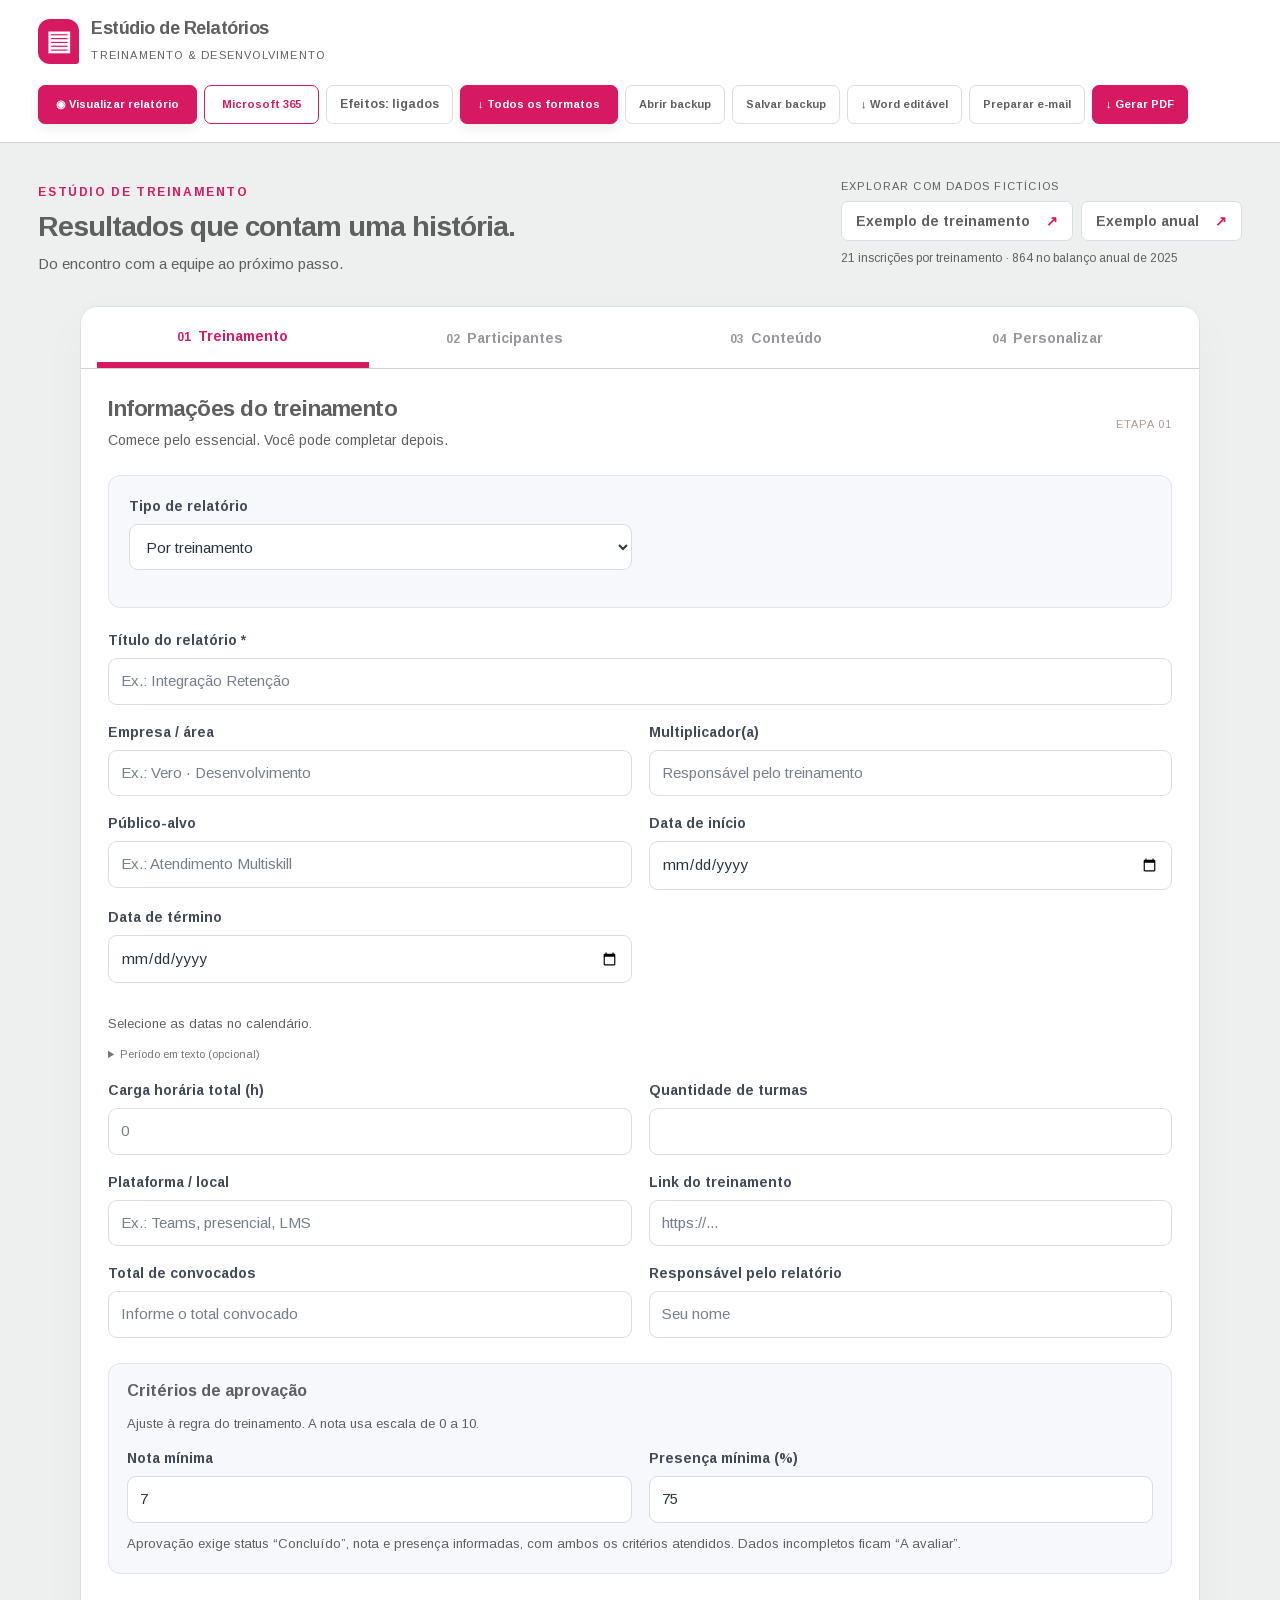
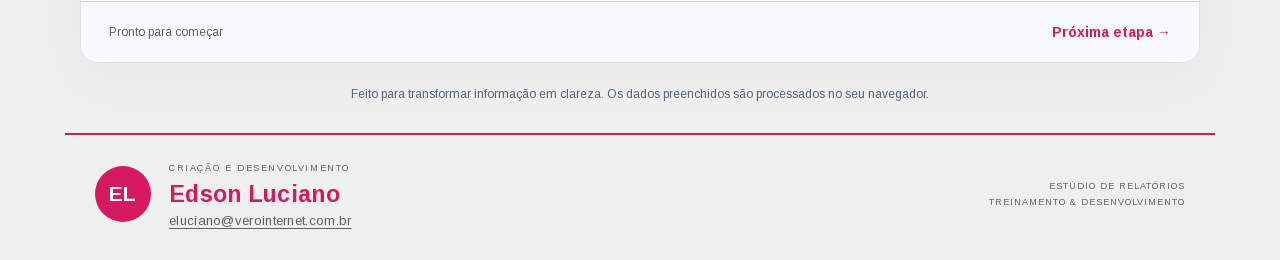
==== commit 4dfdb07a: "Add files via upload" ====
--- a/index.html
+++ b/index.html
@@ -1 +1 @@
-<!doctype html><html lang="pt-BR"><head><meta charset="UTF-8"><meta name="viewport" content="width=device-width,initial-scale=1"><title>Estúdio de Relatórios | Treinamento</title><meta name="description" content="Organize treinamentos e crie relatórios profissionais em PDF."><link rel="icon" type="image/svg+xml" href="data:image/svg+xml,%3Csvg xmlns='http://www.w3.org/2000/svg' viewBox='0 0 40 40'%3E%3Crect width='40' height='40' rx='10' fill='%23cd2e67'/%3E%3Cpath d='M12 10h16v21H12z' fill='white'/%3E%3Cpath d='M16 17h8M16 22h8M16 27h5' stroke='%23cd2e67' stroke-width='2'/%3E%3C/svg%3E"><link rel="stylesheet" href="style.css"><script defer src="pdf-lib.min.js"></script><script defer src="fontkit.min.js"></script><script defer src="brand-media.js"></script><script src="offline-resources.js" defer></script><script defer src="report.js"></script><script defer src="narrative.js"></script><script defer src="content-builder.js"></script><script defer src="vendor/docx.js"></script><script defer src="report-exports.js"></script><script defer src="import-core.js"></script><script defer src="vendor/html2canvas.min.js"></script><script defer src="email-style.js"></script><script defer src="premium.js"></script><script defer src="periods.js"></script><script defer src="app.js"></script><script defer src="import-ui.js"></script></head><body><header><a class="brand" href="#"><span class="brand-icon">▤</span><span>Estúdio de Relatórios<small>TREINAMENTO & DESENVOLVIMENTO</small></span></a><div class="header-actions"><button id="load">Abrir backup</button><button id="save">Salvar backup</button><button id="word">↓ Word editável</button><button id="copyEmail">Copiar para e-mail</button><button class="primary" id="pdf">↓ Gerar PDF</button></div></header><main><div class="intro"><div><p class="eyebrow">DO PREENCHIMENTO À APRESENTAÇÃO</p><h1>Seu treinamento.<br><em>Bem apresentado.</em></h1><p>Organize os dados, escolha o que contar e transforme<br class="desktop"> os resultados em um relatório profissional.</p></div><div class="intro-note"><span class="dot"></span> SEU ESPAÇO DE CRIAÇÃO<p>Um relatório que acompanha<br>o que você precisa comunicar.</p><button id="example" class="text-button">Experimentar com um exemplo ↗</button></div></div><section class="workspace"><div class="editor"><nav aria-label="Etapas do relatório"><button class="tab active" data-tab="general">01 <span>Treinamento</span></button><button class="tab" data-tab="people">02 <span>Participantes</span></button><button class="tab" data-tab="content">03 <span>Conteúdo</span></button><button class="tab" data-tab="design">04 <span>Personalizar</span></button></nav><form id="form" novalidate><section id="general" class="panel"><div class="section-head"><div><h2>Informações do treinamento</h2><p>Comece pelo essencial. Você pode completar depois.</p></div><span class="badge">ETAPA 01</span></div><div class="annual-controls"><div class="fields"><label>Tipo de relatório<select id="reportMode"><option value="training">Por treinamento</option><option value="annual">Relatório anual</option></select></label><label id="annualYearLabel" hidden>Ano do relatório<input id="reportYear" type="number" min="1900" max="2100" step="1"></label></div><div id="annualHelp" hidden><p class="hint">Importe a planilha na etapa Participantes: uma linha por pessoa e treinamento, com nome, e-mail, treinamento, início, término, supervisor, setor, nota, presença e situação. O ano usa a data de início; na ausência dela, a data de término. Registros sem data ficam fora do consolidado.</p><label>Balanço do ano e próximos passos<textarea data-field="annualNotes" maxlength="10000" rows="4" placeholder="Registre conquistas, desafios e prioridades para o próximo ano."></textarea></label><p id="annualStatus" role="status" class="hint"></p></div></div><div class="fields"><label class="wide">Título do relatório *<input data-field="title" placeholder="Ex.: Integração Retenção" maxlength="200"></label><label>Empresa / área<input data-field="company" placeholder="Ex.: Vero · Desenvolvimento" maxlength="150"></label><label>Multiplicador(a)<input data-field="facilitator" placeholder="Responsável pelo treinamento" maxlength="150"></label><label>Público-alvo<input data-field="audience" placeholder="Ex.: Atendimento Multiskill" maxlength="200"></label><label>Data de início<input type="date" data-field="startDate"></label><label>Data de término<input type="date" data-field="endDate"></label><p class="wide hint" id="periodDisplay"></p><details class="wide legacy-period"><summary>Período em texto (opcional)</summary><label>Descrição alternativa<input data-field="period" placeholder="Use apenas se não houver datas definidas" maxlength="150"></label></details><label>Carga horária total (h)<input data-field="hours" type="number" min="0" max="10000" step="0.25" placeholder="0"></label><label>Quantidade de turmas<input data-field="classes" type="number" min="1" max="10000" step="1"></label><label>Plataforma / local<input data-field="platform" placeholder="Ex.: Teams, presencial, LMS" maxlength="150"></label><label>Link do treinamento<input data-field="link" type="url" placeholder="https://..."></label><label>Total de convocados<input data-field="invited" type="number" min="0" max="100000" step="1" placeholder="Informe o total convocado"></label><label>Responsável pelo relatório<input data-field="author" placeholder="Seu nome" maxlength="150"></label></div><div class="rule-box"><h3>Critérios de aprovação</h3><p>Ajuste à regra do treinamento. A nota usa escala de 0 a 10.</p><div class="fields"><label>Nota mínima<input type="number" data-field="minGrade" min="0" max="10" step="0.1"></label><label>Presença mínima (%)<input type="number" data-field="minAttendance" min="0" max="100" step="1"></label></div><small>Aprovação exige status “Concluído”, nota e presença informadas, com ambos os critérios atendidos. Dados incompletos ficam “A avaliar”.</small></div></section><section id="people" class="panel hidden"><div class="section-head"><div><h2>Quem participou?</h2><p>Notas, presença e resultados em um só lugar.</p></div><button type="button" class="secondary" id="addPerson">+ Adicionar</button></div><div class="participant-import"><div><h3>Importar participantes de um arquivo</h3><p>Excel, PDF com texto selecionável, CSV, TSV ou TXT. O painel identifica as colunas e você confere antes de incluir.</p></div><label class="file-picker">Escolher arquivo<input id="participantsFile" type="file" accept=".xlsx,.xls,.pdf,.csv,.tsv,.txt"></label><span id="importProgress" role="status" aria-live="polite"></span></div><div class="filter-box"><h3>Separar participantes e relatório</h3><div class="fields"><label>Treinamento<select id="filterTraining"></select></label><label>Período cadastrado<select id="filterPeriod"></select></label><label>De<input id="filterStart" type="date"></label><label>Até<input id="filterEnd" type="date"></label><label>Supervisor<select id="filterSupervisor"></select></label><label>Setor<select id="filterSector"></select></label></div><button type="button" id="clearFilters" class="text-button">Limpar todos os filtros</button><p id="filterSummary" class="hint"></p><button id="assignPeriod" type="button">Preencher registros sem treinamento/data</button><p class="hint">Usa o nome e as datas da etapa Treinamento apenas nos campos vazios dos registros exibidos. Uma pessoa em dois treinamentos ocupa duas linhas.</p></div><div class="participant-search"><label>Buscar participante por nome<input id="personSearch" type="search" placeholder="Digite o nome para lançar ou revisar a nota" autocomplete="off"></label><button type="button" id="clearPersonSearch" class="text-button">Limpar busca</button><p id="personSearchCount" role="status" class="hint"></p></div><div id="peopleList"></div><details class="bulk"><summary>Colar participantes de uma planilha</summary><p>Cole as linhas com os cabeçalhos da planilha, ou use campos como Nome: Ana; Gestor: Pedro; Nota: 9. O painel prepara uma prévia para conferência.</p><textarea id="bulk" placeholder="Nome&#9;Gestor&#9;9,5&#9;100" rows="4"></textarea><button type="button" id="importRows">Ler e conferir dados</button></details><p class="hint">Participantes = pessoas com status Concluído ou Em andamento. Ausentes e Pendentes não entram nesse total.</p></section><section id="content" class="panel hidden"><div class="section-head"><div><h2>Marque. O texto fica pronto.</h2><p>Selecione o que se aplica ao treinamento e acompanhe a descrição na prévia.</p></div><span class="badge">ETAPA 03</span></div><div class="writing-tools"><button type="button" id="varyWriting">Variar redação automática</button><p class="hint">Os dados e as observações permanecem os mesmos. Textos em modo manual são preservados.</p></div><div id="recognitionEditor" class="recognition-editor"></div><div id="contentBuilder"></div><details class="generated-editor"><summary>Revisar e ajustar os textos preenchidos</summary><p class="hint">Ao editar um texto, somente esse campo passa para o modo manual. As demais seções continuam automáticas.</p><div id="autoControls"></div><label>Objetivo do treinamento<textarea data-field="objective" rows="4" placeholder="O que o treinamento pretende desenvolver?"></textarea></label><label>Temas abordados <small>Um tema por linha</small><textarea data-field="topics" rows="7" placeholder="Boas práticas de atendimento&#10;Escuta ativa e rapport&#10;Argumentação em retenção"></textarea></label><label>Cronograma <small>Uma etapa por linha</small><textarea data-field="schedule" rows="5" placeholder="1ª semana: Integração operacional&#10;2ª semana: Acompanhamento prático"></textarea></label><label>Análise e próximos passos<textarea data-field="analysis" rows="5" placeholder="Registre resultados observados, dificuldades e ações de acompanhamento."></textarea></label></details><div class="section-head"><h3>Seções adicionais</h3><button type="button" id="addSection">+ Criar seção</button></div><div id="customList"></div></section><section id="design" class="panel hidden"><div class="section-head"><div><h2>Um relatório com a sua cara</h2><p>Escolha o visual e as informações que entram no PDF.</p></div></div><label>Modelo do relatório<select data-field="reportStyle"><option value="premium">Vero · identidade da marca</option><option value="editorial">Editorial · abertura marcante e blocos visuais</option><option value="compact">Executivo compacto · leitura objetiva</option></select></label><p class="hint">Modelo Vero: cores aproximadas a partir do guia enviado. Tipografia: Obviously Variable quando instalada, Arimo incorporada como alternativa. O PDF e a cópia visual usam Arimo.</p><label>Subtítulo de abertura<input data-field="reportSubtitle" placeholder="Ex.: Aprendizagem que transforma o atendimento" maxlength="180"></label><div class="logo-upload"><label>Logotipo da empresa <small>Opcional · PNG ou JPG, até 2 MB</small><input type="file" id="logoInput" accept="image/png,image/jpeg"></label><div id="logoPreview"></div><button type="button" id="removeLogo" class="text-button">Remover logotipo</button></div><div class="logo-upload"><label>Personagem do relatório <small>PNG ou JPG · até 2 MB. Use PNG transparente para ficar sem fundo.</small><input type="file" id="portraitInput" accept="image/png,image/jpeg"></label><button type="button" id="changePortrait">Trocar personagem</button><div id="portraitPreview"></div><button type="button" id="restorePortrait" class="text-button">Restaurar personagem padrão</button><p class="hint">Atualiza automaticamente a capa Vero e as exportações, preservando as proporções da imagem.</p></div><label>Identidade visual<select data-field="theme"><option value="rose">Vero · Rosa e laranja</option><option value="ocean">Executivo · Azul e verde</option><option value="ink">Minimalista · Grafite</option></select></label><div class="swatches"><i style="background:#cd2e67"></i><i style="background:#f29839"></i><i style="background:#152d40"></i><i style="background:#14847e"></i></div><h3>Seções e ordem de apresentação</h3><p class="hint">Desmarque para ocultar. Use as setas para reorganizar.</p><div id="sectionOrder"></div><h3>Detalhamento dos participantes</h3><div id="columnOptions" class="checks"></div><div class="rule-box"><h3>Continue quando quiser</h3><p>Use “Word editável” para editar o texto no Word. Para retomar os campos e as escolhas neste painel, use “Salvar backup” e “Abrir backup”.</p><label class="check"><input type="checkbox" id="localDraft"> Guardar também um rascunho neste navegador</label><small>Opcional. O rascunho fica neste dispositivo e pode ser apagado ao limpar os dados do navegador. Baixe uma cópia para conservar o trabalho.</small></div><button type="button" id="newReport" class="danger">Começar outro relatório</button></section></form><footer class="editor-footer"><span id="status" role="status" aria-live="polite">Pronto para começar</span><button id="next" class="text-button">Próxima etapa →</button></footer></div><aside class="preview-area"><div class="preview-heading"><div><span class="dot"></span> PRÉVIA DO RELATÓRIO</div><span>A4 · PDF</span></div><div class="preview-controls"><button id="applyAtlas" type="button">Aplicar identidade Vero</button><button id="selectReport">Selecionar tudo · visual completo</button><span id="reportScopeLabel"></span></div><div id="preview" class="paper" tabindex="0" aria-label="Relatório selecionável para cópia"></div><p class="preview-note">Prévia visual do conteúdo. O PDF usa paginação própria, tipografia incorporada e cabeçalhos.</p></aside></section><p class="bottom-note">Feito para transformar informação em clareza. Os dados preenchidos são processados no seu navegador.</p></main><dialog id="importDialog" aria-labelledby="importTitle"><div class="import-dialog-head"><div><p class="eyebrow">IMPORTAÇÃO DE PARTICIPANTES</p><h2 id="importTitle">Confira a distribuição dos dados</h2><p id="importFilename"></p></div><button type="button" id="closeImport" aria-label="Fechar importação">✕</button></div><div class="import-dialog-body"><div id="importWarnings" role="status"></div><div class="import-config"><label>Aba do arquivo<select id="importSheet"></select></label><label>Linha dos cabeçalhos<select id="importHeader"></select></label><label>Escala da nota na origem<select id="gradeScale"><option value="ten">0 a 10</option><option value="hundred">0 a 100 (dividir por 10)</option></select></label><label>Formato da presença<select id="attendanceScale"><option value="percent">0 a 100 ou com símbolo %</option><option value="fraction">Fração de 0 a 1 (ex.: 0,95)</option></select></label></div><details class="mapping-details"><summary>Conferir ou ajustar as colunas reconhecidas</summary><div id="columnMapping"></div><p class="hint">Escolha de onde vem cada informação. Colunas extras não selecionadas não serão incluídas.</p></details><button type="button" id="rebuildImport">Aplicar ajustes de leitura</button><p class="hint">Aplicar ajustes refaz a prévia. Revise as colunas antes de editar as células abaixo.</p><div class="import-actions"><button type="button" id="selectAllImport">Selecionar tudo · todas as páginas</button><button type="button" id="selectValid">Selecionar linhas válidas</button><button type="button" id="unselectAll">Desmarcar todas</button><button type="button" id="excludeDuplicates">Desmarcar possíveis duplicatas</button></div><p id="importSummary" role="status" aria-live="polite"></p><div class="import-table-scroll"><table id="importTable"></table></div><div class="import-pagination"><button type="button" id="importPrev">← Anteriores</button><span id="importPage"></span><button type="button" id="importNext">Próximas →</button></div></div><div class="import-dialog-foot"><p>As linhas selecionadas serão adicionadas aos participantes atuais.</p><button type="button" class="primary" id="confirmImport">Adicionar participantes selecionados</button></div></dialog><dialog id="emailDialog" aria-labelledby="emailTitle"><div class="import-dialog-head"><div><h2 id="emailTitle">Relatório para e-mail</h2><p>A composição completa será preparada em imagem. Depois, clique em Copiar relatório completo e cole no e-mail com Ctrl+V.</p></div><button id="closeEmail" aria-label="Fechar">✕</button></div><div class="email-controls"><button id="selectEmail">Selecionar tudo · Ctrl+C</button><button id="makeEmailImage" type="button">Gerar imagem fiel ao visual</button><span>A imagem inclui textos, tabelas, cores, gráficos e logotipo. Para editar as escritas, use o Word.</span></div><div id="emailImageTools" hidden><p id="imageStatus" role="status"></p><button id="copyEmailImage" type="button">Copiar relatório completo</button><button id="downloadEmailImage" type="button">Baixar imagem PNG</button><img id="emailImage" alt="Relatório completo em imagem" style="display:block;max-width:100%;margin:20px auto"></div><div id="emailContent" tabindex="0"></div></dialog><input type="file" id="file" accept=".json,application/json" hidden><div id="toast" role="status" aria-live="polite"></div></body></html>
+<!doctype html><html lang="pt-BR"><head><meta charset="UTF-8"><meta name="viewport" content="width=device-width,initial-scale=1"><title>Estúdio de Relatórios | Treinamento</title><meta name="description" content="Organize treinamentos e crie relatórios profissionais em PDF."><link rel="icon" type="image/svg+xml" href="data:image/svg+xml,%3Csvg xmlns='http://www.w3.org/2000/svg' viewBox='0 0 40 40'%3E%3Crect width='40' height='40' rx='10' fill='%23cd2e67'/%3E%3Cpath d='M12 10h16v21H12z' fill='white'/%3E%3Cpath d='M16 17h8M16 22h8M16 27h5' stroke='%23cd2e67' stroke-width='2'/%3E%3C/svg%3E"><link rel="stylesheet" href="style.css"><link rel="stylesheet" href="studio.css"><link rel="stylesheet" href="brand-guide.css"><link rel="stylesheet" href="signature-cover.css"><link rel="stylesheet" href="motion.css"><link rel="stylesheet" href="report-models.css"><link rel="stylesheet" href="workspace-focus.css"><script defer src="motion.js"></script><script defer src="pdf-lib.min.js"></script><script defer src="fontkit.min.js"></script><script defer src="brand-media.js"></script><script defer src="report.js"></script><script defer src="narrative.js"></script><script defer src="content-builder.js"></script><script defer src="vendor/docx.js"></script><script defer src="report-exports.js"></script><script defer src="import-core.js"></script><script defer src="vendor/html2canvas.min.js"></script><script defer src="email-style.js"></script><script defer src="email-draft.js"></script><script defer src="premium.js"></script><script defer src="periods.js"></script><script defer src="demo-data.js"></script><script defer src="vendor/xlsx.full.min.js"></script><script defer src="app.js"></script><script defer src="report-snapshot.js"></script><script defer src="download-center.js"></script><script defer src="import-ui.js"></script><script defer src="teams-import.js"></script><script defer src="workspace-focus.js"></script></head><body><header><a class="brand" href="#"><span class="brand-icon">▤</span><span>Estúdio de Relatórios<small>TREINAMENTO & DESENVOLVIMENTO</small></span></a><div class="header-actions"><button id="viewReport" class="primary" type="button">◉ Visualizar relatório</button><button id="officeHub" type="button">Microsoft 365</button><button id="motionToggle" type="button" aria-pressed="true">Efeitos: ligados</button><button id="downloadCenter" type="button">↓ Todos os formatos</button><button id="load">Abrir backup</button><button id="save">Salvar backup</button><button id="word">↓ Word editável</button><button id="copyEmail">Preparar e-mail</button><button class="primary" id="pdf">↓ Gerar PDF</button></div></header><main><div class="intro"><div><p class="eyebrow">ESTÚDIO DE TREINAMENTO</p><h1>Resultados que contam uma história.</h1><p>Do encontro com a equipe ao próximo passo.</p></div><div class="demo-actions"><span>EXPLORAR COM DADOS FICTÍCIOS</span><div><button id="example" type="button">Exemplo de treinamento <span aria-hidden="true">↗</span></button><button id="exampleAnnual" type="button">Exemplo anual <span aria-hidden="true">↗</span></button></div><small>21 inscrições por treinamento · 864 no balanço anual de 2025</small></div></div><section class="workspace"><div class="editor"><nav aria-label="Etapas do relatório"><button class="tab active" data-tab="general">01 <span>Treinamento</span></button><button class="tab" data-tab="people">02 <span>Participantes</span></button><button class="tab" data-tab="content">03 <span>Conteúdo</span></button><button class="tab" data-tab="design">04 <span>Personalizar</span></button></nav><form id="form" novalidate><section id="general" class="panel"><div class="section-head"><div><h2>Informações do treinamento</h2><p>Comece pelo essencial. Você pode completar depois.</p></div><span class="badge">ETAPA 01</span></div><div class="annual-controls"><div class="fields"><label>Tipo de relatório<select id="reportMode"><option value="training">Por treinamento</option><option value="annual">Relatório anual</option></select></label><label id="annualYearLabel" hidden>Ano do relatório<input id="reportYear" type="number" min="1900" max="2100" step="1"></label></div><div id="annualHelp" hidden><p class="hint">Importe a planilha na etapa Participantes: uma linha por pessoa e treinamento, com nome, e-mail, treinamento, início, término, supervisor, setor, nota, presença e situação. O ano usa a data de início; na ausência dela, a data de término. Registros sem data ficam fora do consolidado. Inclua a coluna Carga horária (h) na planilha: a duração de cada edição é contada uma vez, mesmo com vários participantes. Valores ausentes ou divergentes são sinalizados.</p><label>Balanço do ano e próximos passos<textarea data-field="annualNotes" maxlength="10000" rows="4" placeholder="Registre conquistas, desafios e prioridades para o próximo ano."></textarea></label><p id="annualStatus" role="status" class="hint"></p></div></div><div class="fields"><label class="wide">Título do relatório *<input data-field="title" placeholder="Ex.: Integração Retenção" maxlength="200"></label><label>Empresa / área<input data-field="company" placeholder="Ex.: Vero · Desenvolvimento" maxlength="150"></label><label>Multiplicador(a)<input data-field="facilitator" placeholder="Responsável pelo treinamento" maxlength="150"></label><label>Público-alvo<input data-field="audience" placeholder="Ex.: Atendimento Multiskill" maxlength="200"></label><label>Data de início<input type="date" data-field="startDate"></label><label>Data de término<input type="date" data-field="endDate"></label><p class="wide hint" id="periodDisplay"></p><details class="wide legacy-period"><summary>Período em texto (opcional)</summary><label>Descrição alternativa<input data-field="period" placeholder="Use apenas se não houver datas definidas" maxlength="150"></label></details><label>Carga horária total (h)<input data-field="hours" type="number" min="0" max="10000" step="0.25" placeholder="0"></label><label>Quantidade de turmas<input data-field="classes" type="number" min="1" max="10000" step="1"></label><label>Plataforma / local<input data-field="platform" placeholder="Ex.: Teams, presencial, LMS" maxlength="150"></label><label>Link do treinamento<input data-field="link" type="url" placeholder="https://..."></label><label>Total de convocados<input data-field="invited" type="number" min="0" max="100000" step="1" placeholder="Informe o total convocado"></label><label>Responsável pelo relatório<input data-field="author" placeholder="Seu nome" maxlength="150"></label></div><div class="rule-box"><h3>Critérios de aprovação</h3><p>Ajuste à regra do treinamento. A nota usa escala de 0 a 10.</p><div class="fields"><label>Nota mínima<input type="number" data-field="minGrade" min="0" max="10" step="0.1"></label><label>Presença mínima (%)<input type="number" data-field="minAttendance" min="0" max="100" step="1"></label></div><small>Aprovação exige status “Concluído”, nota e presença informadas, com ambos os critérios atendidos. Dados incompletos ficam “A avaliar”.</small></div></section><section id="people" class="panel hidden"><div class="section-head"><div><h2>Quem participou?</h2><p>Notas, presença e resultados em um só lugar.</p></div><button type="button" class="secondary" id="addPerson">+ Adicionar</button></div><div class="participant-import"><div><h3>Importar participantes de um arquivo</h3><p>Excel, PDF com texto selecionável, CSV, TSV ou TXT. Selecione até 20 arquivos de uma vez (20 MB por arquivo e 100 MB no total). O painel reúne os participantes para você conferir antes de incluir. PDFs precisam ter texto selecionável.</p></div><label class="file-picker">Escolher arquivos<input id="participantsFile" type="file" multiple accept=".xlsx,.xls,.pdf,.csv,.tsv,.txt"></label><span id="importProgress" role="status" aria-live="polite"></span></div><div class="participant-import"><div><h3>Presença do Microsoft Teams</h3><p>Importe o CSV de presença e associe ao treinamento. Atualize a presença mantendo notas, supervisor, setor e elogios.</p><small>Importação por arquivo · a conexão automática à conta Microsoft exige configuração corporativa.</small></div><button type="button" id="openTeams">Importar presença do Teams</button></div><div class="filter-box"><h3>Separar participantes e relatório</h3><div class="fields"><label>Treinamento<select id="filterTraining"></select></label><label>Período cadastrado<select id="filterPeriod"></select></label><label>De<input id="filterStart" type="date"></label><label>Até<input id="filterEnd" type="date"></label><label>Supervisor<select id="filterSupervisor"></select></label><label>Setor<select id="filterSector"></select></label></div><button type="button" id="clearFilters" class="text-button">Limpar todos os filtros</button><p id="filterSummary" class="hint"></p><button id="assignPeriod" type="button">Preencher registros sem treinamento/data</button><p class="hint">Usa o nome e as datas da etapa Treinamento apenas nos campos vazios dos registros exibidos. Uma pessoa em dois treinamentos ocupa duas linhas.</p></div><div class="participant-search"><div class="search-intro"><span class="search-symbol" aria-hidden="true">⌕</span><div><small>ACESSO RÁPIDO</small><h3>Encontre a pessoa. Atualize a nota.</h3><p>Pesquise pelo nome para localizar o participante nos filtros atuais.</p></div></div><label>Buscar participante por nome<input id="personSearch" type="search" placeholder="Digite o nome para lançar ou revisar a nota" autocomplete="off"></label><button type="button" id="clearPersonSearch" class="text-button">Limpar busca</button><p id="personSearchCount" role="status" class="hint"></p></div><div id="peopleList"></div><div id="peoplePagination" class="people-pagination" aria-label="Páginas de participantes"></div><details class="bulk"><summary>Colar participantes de uma planilha</summary><p>Cole as linhas com os cabeçalhos da planilha, ou use campos como Nome: Ana; Gestor: Pedro; Nota: 9. O painel prepara uma prévia para conferência.</p><textarea id="bulk" placeholder="Nome&#9;Gestor&#9;9,5&#9;100" rows="4"></textarea><button type="button" id="importRows">Ler e conferir dados</button></details><p class="hint">Participantes = pessoas com status Concluído ou Em andamento. Ausentes e Pendentes não entram nesse total.</p></section><section id="content" class="panel hidden"><div class="section-head"><div><h2>Marque. O texto fica pronto.</h2><p>Selecione o que se aplica ao treinamento e acompanhe a descrição na prévia.</p></div><span class="badge">ETAPA 03</span></div><div class="writing-tools"><button type="button" id="varyWriting">Variar redação automática</button><p class="hint">Os dados e as observações permanecem os mesmos. Textos em modo manual são preservados.</p></div><div id="recognitionEditor" class="recognition-editor"></div><div id="contentBuilder"></div><details class="generated-editor"><summary>Revisar e ajustar os textos preenchidos</summary><p class="hint">Ao editar um texto, somente esse campo passa para o modo manual. As demais seções continuam automáticas.</p><div id="autoControls"></div><label>Objetivo do treinamento<textarea data-field="objective" rows="4" placeholder="O que o treinamento pretende desenvolver?"></textarea></label><label>Temas abordados <small>Um tema por linha</small><textarea data-field="topics" rows="7" placeholder="Boas práticas de atendimento&#10;Escuta ativa e rapport&#10;Argumentação em retenção"></textarea></label><label>Cronograma <small>Uma etapa por linha</small><textarea data-field="schedule" rows="5" placeholder="1ª semana: Integração operacional&#10;2ª semana: Acompanhamento prático"></textarea></label><label>Análise e próximos passos<textarea data-field="analysis" rows="5" placeholder="Registre resultados observados, dificuldades e ações de acompanhamento."></textarea></label></details><div class="section-head"><h3>Seções adicionais</h3><button type="button" id="addSection">+ Criar seção</button></div><div id="customList"></div></section><section id="design" class="panel hidden"><div class="section-head"><div><h2>Um relatório com a sua cara</h2><p>Escolha o visual e as informações que entram no PDF.</p></div></div><label>Modelo do relatório<select data-field="reportStyle"><option value="premium">Editorial da marca · capa e resultados</option><option value="editorial">Editorial · abertura marcante e blocos visuais</option><option value="executive">Dossiê executivo · estrutura e indicadores</option><option value="magazine">Revista Em Foco · direção de arte editorial</option><option value="compact">Executivo compacto · leitura objetiva</option></select></label><p class="hint">Cores extraídas das referências enviadas, com a proporção visual de cada identidade. Tipografia: Obviously Variable quando instalada, Arimo incorporada como alternativa. O PDF e a cópia visual usam Arimo.</p><label>Subtítulo de abertura<input data-field="reportSubtitle" placeholder="Ex.: Aprendizagem que transforma o atendimento" maxlength="180"></label><div class="logo-upload"><label>Logotipo da empresa <small>Opcional · PNG ou JPG, até 2 MB</small><input type="file" id="logoInput" accept="image/png,image/jpeg"></label><div id="logoPreview"></div><button type="button" id="removeLogo" class="text-button">Remover logotipo</button></div><div class="logo-upload"><label>Personagem do relatório <small>PNG ou JPG · até 2 MB. Use PNG transparente para ficar sem fundo.</small><input type="file" id="portraitInput" accept="image/png,image/jpeg"></label><button type="button" id="changePortrait">Trocar personagem</button><div id="portraitPreview"></div><button type="button" id="restorePortrait" class="text-button">Restaurar personagem padrão</button><p class="hint">Atualiza automaticamente a capa Vero e as exportações, preservando as proporções da imagem.</p></div><label>Identidade visual<select data-field="theme"><option value="rose">Vero</option><option value="b2b">B2B</option></select></label><p class="hint">Vero: rosa e laranja principais; amarelo e tons de rosa nos detalhes. B2B: azul principal predominante, com os demais tons como apoio.</p><div class="palette-preview" id="palettePreview" aria-label="Cores da identidade selecionada"></div><h3>Seções e ordem de apresentação</h3><p class="hint">Desmarque para ocultar. Use as setas para reorganizar.</p><div id="sectionOrder"></div><h3>Detalhamento dos participantes</h3><div id="columnOptions" class="checks"></div><div class="rule-box"><h3>Continue quando quiser</h3><p>Use “Word editável” para editar o texto no Word. Para retomar os campos e as escolhas neste painel, use “Salvar backup” e “Abrir backup”.</p><label class="check"><input type="checkbox" id="localDraft"> Guardar também um rascunho neste navegador</label><small>Opcional. O rascunho fica neste dispositivo e pode ser apagado ao limpar os dados do navegador. Baixe uma cópia para conservar o trabalho.</small></div><button type="button" id="newReport" class="danger">Começar outro relatório</button></section></form><footer class="editor-footer"><span id="status" role="status" aria-live="polite">Pronto para começar</span><button id="next" class="text-button">Próxima etapa →</button></footer></div></section><p class="bottom-note">Feito para transformar informação em clareza. Os dados preenchidos são processados no seu navegador.</p></main><footer class="developer-credit creator-signature" aria-label="Créditos do sistema"><div class="creator-monogram" aria-hidden="true">EL</div><div class="creator-info"><small>CRIAÇÃO E DESENVOLVIMENTO</small><strong>Edson Luciano</strong><a href="mailto:eluciano@verointernet.com.br">eluciano@verointernet.com.br</a></div><span class="creator-label">ESTÚDIO DE RELATÓRIOS<br>TREINAMENTO & DESENVOLVIMENTO</span></footer><dialog id="reportPreviewDialog" aria-labelledby="reportPreviewTitle"><div class="preview-dialog-top"><div><small>CONFERIR ANTES DE EXPORTAR</small><h2 id="reportPreviewTitle">Seu relatório</h2></div><button type="button" id="closeReportPreview" aria-label="Fechar visualização">Fechar ✕</button></div><aside class="preview-area"><div class="preview-heading"><div><span class="dot"></span> PRÉVIA DO RELATÓRIO</div><span>A4 · PDF</span></div><div class="preview-controls"><div class="brand-switch" role="group" aria-label="Identidade do relatório"><button type="button" data-brand="rose">Vero</button><button type="button" data-brand="b2b">B2B</button></div><button id="selectReport">Selecionar tudo · visual completo</button><span id="reportScopeLabel"></span></div><div id="preview" class="paper" tabindex="0" aria-label="Relatório selecionável para cópia"></div><p class="preview-note">Esta é a composição usada nas exportações visuais. Feche para continuar preenchendo.</p></aside></dialog><dialog id="importDialog" aria-labelledby="importTitle"><div class="import-dialog-head"><div><p class="eyebrow">IMPORTAÇÃO DE PARTICIPANTES</p><h2 id="importTitle">Confira a distribuição dos dados</h2><p id="importFilename"></p></div><button type="button" id="closeImport" aria-label="Fechar importação">✕</button></div><div class="import-dialog-body"><div id="importWarnings" role="status"></div><div class="import-config"><label>Aba do arquivo<select id="importSheet"></select></label><label>Linha dos cabeçalhos<select id="importHeader"></select></label><label>Escala da nota na origem<select id="gradeScale"><option value="ten">0 a 10</option><option value="hundred">0 a 100 (dividir por 10)</option></select></label><label>Formato da presença<select id="attendanceScale"><option value="percent">0 a 100 ou com símbolo %</option><option value="fraction">Fração de 0 a 1 (ex.: 0,95)</option></select></label></div><details class="mapping-details"><summary>Conferir ou ajustar as colunas reconhecidas</summary><div id="columnMapping"></div><p class="hint">Escolha de onde vem cada informação. Colunas extras não selecionadas não serão incluídas.</p></details><button type="button" id="rebuildImport">Aplicar ajustes de leitura</button><p class="hint">Aplicar ajustes refaz a prévia. Revise as colunas antes de editar as células abaixo.</p><div class="import-actions"><button type="button" id="selectAllImport">Selecionar tudo · todas as páginas</button><button type="button" id="selectValid">Selecionar linhas válidas</button><button type="button" id="unselectAll">Desmarcar todas</button><button type="button" id="excludeDuplicates">Desmarcar possíveis duplicatas</button></div><p id="importSummary" role="status" aria-live="polite"></p><div class="import-table-scroll"><table id="importTable"></table></div><div class="import-pagination"><button type="button" id="importPrev">← Anteriores</button><span id="importPage"></span><button type="button" id="importNext">Próximas →</button></div></div><div class="import-dialog-foot"><p>As linhas selecionadas serão adicionadas aos participantes atuais.</p><button type="button" class="primary" id="confirmImport">Adicionar participantes selecionados</button></div></dialog><dialog id="officeDialog" aria-labelledby="officeTitle"><div class="import-dialog-head"><div><p class="eyebrow">ESPAÇO MICROSOFT 365</p><h2 id="officeTitle">Leve o relatório para seu trabalho</h2></div><button id="closeOffice" aria-label="Fechar Microsoft 365">✕</button></div><p class="office-connection">Modo assistido · sem conexão automática à conta corporativa</p><p>Use sua conta da Vero nas páginas da Microsoft. O sistema prepara o conteúdo; você confere e decide quando colar, anexar ou enviar.</p><div class="office-grid"><section><strong>01 / Outlook corporativo</strong><p>Prepare a mensagem e a composição visual. Na próxima janela, escolha “Abrir no Outlook Web” e cole no corpo do e-mail.</p><button id="officeMail" class="primary">Preparar relatório para Outlook</button></section><section><strong>02 / Copilot Microsoft 365</strong><p>Copie os textos e tabelas visíveis para analisar no Copilot da sua organização. Nenhum conteúdo é enviado automaticamente.</p><button id="copyCopilot">Copiar conteúdo para o Copilot</button><a href="https://m365.cloud.microsoft/chat" target="_blank" rel="noopener noreferrer">Abrir Copilot Microsoft 365 ↗</a></section><section><strong>03 / Word, Excel e OneDrive</strong><p>Baixe o arquivo no formato desejado e abra ou carregue no aplicativo corporativo. O acesso depende da sua conta.</p><button id="officeFiles">Escolher formato de arquivo</button><a href="https://m365.cloud.microsoft/" target="_blank" rel="noopener noreferrer">Abrir aplicativos Microsoft 365 ↗</a></section></div><p id="officeStatus" role="status"></p><textarea id="copilotFallback" rows="8" readonly hidden aria-label="Conteúdo para copiar manualmente"></textarea><details><summary>O que falta para a conexão automática?</summary><p>A TI precisa autorizar e configurar um aplicativo corporativo no Microsoft Entra, definir quais recursos ele poderá acessar e fornecer os identificadores do aplicativo e da organização. Ainda não há autenticação Microsoft ou sincronização configurada neste sistema. Não envie senhas ou segredos por aqui.</p></details></dialog><dialog id="downloadDialog" aria-labelledby="downloadsTitle"><div class="import-dialog-head"><div><p class="eyebrow">EXPORTAR E COMPARTILHAR</p><h2 id="downloadsTitle">Escolha como levar seu relatório</h2></div><button id="closeDownloads" aria-label="Fechar downloads">✕</button></div><p>Todos os formatos de exportação usam o conteúdo visível e a ordem da prévia. PDF, HTML e Word visual preservam a composição em imagens. Planilhas e formatos de texto preservam o conteúdo, mas não suportam o design gráfico. O Word editável permite alterar textos, com diagramação própria. Nada é enviado a serviços de IA.</p><div class="download-grid"><button type="button" data-download="pdf"><strong>PDF · visual fiel</strong><span>Páginas em imagem, com a composição da prévia.</span></button><button type="button" data-download="docxvisual"><strong>Word · visual fiel</strong><span>Composição preservada em imagens; textos não editáveis.</span></button><button type="button" data-download="docx"><strong>Word · editável</strong><span>Texto e tabelas editáveis, com diagramação própria.</span></button><button type="button" data-download="html"><strong>HTML</strong><span>Cópia visual da prévia em imagens incorporadas.</span></button><button type="button" data-download="xlsx"><strong>Excel · XLSX</strong><span>Conteúdo visível em ordem, com abas para as tabelas.</span></button><button type="button" data-download="csv"><strong>CSV</strong><span>Relatório em linhas ordenadas; separador ponto e vírgula.</span></button><button type="button" data-download="tsv"><strong>TSV</strong><span>Relatório em linhas ordenadas; separador tabulação.</span></button><button type="button" data-download="md"><strong>Markdown · MD</strong><span>Conteúdo e tabelas em texto para ferramentas de IA.</span></button><button type="button" data-download="txt"><strong>Texto · TXT</strong><span>Conteúdo em texto simples.</span></button><button type="button" data-download="json"><strong>Dados para IA · JSON</strong><span>Blocos visíveis do relatório, na ordem da prévia.</span></button><button type="button" data-download="jsonl"><strong>Dados para IA · JSONL</strong><span>Um bloco visível por linha, com sua ordem.</span></button><button type="button" data-download="backup"><strong>Backup editável · JSON</strong><span>Projeto completo para reabrir neste sistema.</span></button><button type="button" data-download="png"><strong>Preparar imagem · PNG</strong><span>Abre a preparação da imagem em alta resolução.</span></button><button type="button" data-download="eml"><strong>Preparar e-mail · EML</strong><span>Abre a preparação da mensagem com o relatório.</span></button></div><p id="downloadStatus" role="status" aria-live="polite"></p><p class="hint">Para continuar editando neste sistema, use Backup editável. O JSON de dados para IA tem outra estrutura e não substitui o backup. PNG e EML são preparados na janela de e-mail.</p></dialog><dialog id="emailDialog" aria-labelledby="emailTitle"><div class="import-dialog-head"><div><h2 id="emailTitle">Relatório para e-mail</h2><p>Prepare uma mensagem com o relatório completo no corpo e abra o arquivo no seu programa de e-mail.</p></div><button id="closeEmail" aria-label="Fechar">✕</button></div><div class="email-draft-fields"><label>Assunto<input id="draftSubject" maxlength="200" placeholder="Assunto do e-mail"></label><label>Mensagem de apresentação<textarea id="draftMessage" rows="7" maxlength="10000"></textarea></label><div class="webmail-actions"><button type="button" id="openOutlookWeb">Abrir no Outlook Web</button><button type="button" id="openGmailWeb">Abrir no Gmail</button></div><p class="hint">Os botões copiam a mensagem com o relatório e abrem o e-mail com o assunto preenchido. Clique no corpo do e-mail e pressione Ctrl+V. É necessário estar conectado à internet.</p><a id="webmailFallback" target="_blank" rel="noopener noreferrer" hidden>Abrir a nova mensagem no navegador</a><button id="downloadEmailDraft" type="button">Baixar e-mail pronto (.eml)</button><p id="draftStatus" role="status" aria-live="polite" class="hint"></p><p class="hint">O arquivo inclui a mensagem editável e o relatório como imagens em alta resolução. Abra-o no Outlook ou em outro programa compatível. A abertura como rascunho varia conforme a versão. Para Gmail no navegador, use a cópia abaixo. Nada é enviado automaticamente.</p></div><div class="email-controls"><button id="selectEmail">Selecionar tudo · Ctrl+C</button><button id="makeEmailImage" type="button">Gerar imagem fiel ao visual</button><span>A imagem inclui textos, tabelas, cores, gráficos e logotipo. Para editar as escritas, use o Word.</span></div><div id="emailImageTools" hidden><p id="imageStatus" role="status"></p><button id="copyEmailImage" type="button">Copiar mensagem e relatório</button><button id="downloadEmailImage" type="button">Baixar imagem PNG</button><img id="emailImage" alt="Relatório completo em imagem" style="display:block;max-width:100%;margin:20px auto"></div><div id="emailContent" tabindex="0"></div></dialog><dialog id="teamsDialog" aria-labelledby="teamsTitle"><div class="import-dialog-head"><h2 id="teamsTitle">Atualizar presença · Teams</h2><button type="button" id="closeTeams" aria-label="Fechar">✕</button></div><p>Selecione a edição exata do treinamento. A identificação usa o e-mail; nomes são usados apenas quando não há e-mail e a correspondência é única. Divergências ficam bloqueadas para revisão.</p><div class="fields"><label>Treinamento<input id="teamsTraining" maxlength="200"></label><label>Data inicial<input id="teamsStart" type="date"></label><label>Data final<input id="teamsEnd" type="date"></label><label>Duração desta edição (horas)<input id="teamsHours" type="number" min="0.01" max="10000" step="any"></label><label class="wide">CSV de presença do Teams<input id="teamsFile" type="file" accept=".csv,.tsv,.txt"></label></div><p class="hint">Use a duração total da edição selecionada. A presença é calculada pelo tempo em reunião ÷ duração informada, limitada a 100%. Para treinamentos com várias reuniões, consolide os tempos antes de importar. A importação não atribui nota nem aprovação.</p><button type="button" id="reviewTeams">Conferir atualização</button><p id="teamsSummary" role="status"></p><div style="overflow:auto;max-height:400px"><table id="teamsTable"></table></div><button type="button" class="primary" id="applyTeams" disabled>Aplicar presença selecionada</button></dialog><input type="file" id="file" accept=".json,application/json" hidden><div id="toast" role="status" aria-live="polite"></div></body></html>
--- a/style.css
+++ b/style.css
@@ -7,10 +7,10 @@
 .paper{border:1px solid #e0e4e7;box-shadow:0 20px 70px #172b4020;color:#243642;font-family:Arial,Helvetica,sans-serif}.paper .preview-cover{background:#172b3c;padding:38px 32px;border-left:6px solid var(--accent);position:relative}.paper .preview-cover h2{font-size:32px;line-height:1.15;letter-spacing:-1px;max-width:90%}.paper .kicker{letter-spacing:2.3px;font-size:10px;color:#d8e0e6}.paper .cover-rule{height:3px;width:52px;background:var(--secondary);margin-top:24px}.paper .cover-subtitle{color:#dce4e9;font-size:14px;line-height:1.6}.paper h3{margin-top:32px;padding-bottom:12px;border-bottom:1px solid #dfe5e8;letter-spacing:-.3px}.paper .section-number{background:var(--accent);color:#fff;border-radius:4px;padding:5px 7px;margin-right:10px;font-size:11px}.paper .metric{background:#f2f5f6;border:1px solid #e3e9ec;border-top:3px solid var(--accent);padding:17px 12px;border-radius:5px}.paper .metric strong{font-size:29px;letter-spacing:-1px}.paper .objective-block{background:#f1f5f7;border-left:3px solid var(--secondary);padding:14px 20px}.paper .recognition-card{background:#f7f4ee;border:1px solid #e9dfcb;border-left:4px solid #b69457;padding:22px;border-radius:5px}.paper .team-report-card{border:1px solid #dce4e8;border-top:3px solid var(--secondary);border-radius:5px;padding:18px}.paper .analysis-block{background:#f5f7f8;padding:18px 20px;border-radius:4px}.category-strip{display:flex;flex-wrap:wrap;gap:7px;margin:14px 0 20px}.category-strip span{font-size:10px;font-weight:bold;color:#243642;border:1px solid #d4dee4;background:#eef3f6;padding:6px 10px;border-radius:3px}.preset-buttons{display:flex;flex-wrap:wrap;gap:8px}.preset-buttons label{display:flex;align-items:center;gap:7px;margin:0}.email-controls{flex-wrap:wrap}#emailImageTools{padding:20px}#emailImageTools button{margin:5px}#emailContent .paper{max-width:100%!important}.paper .preview-cover.compact{padding:22px;background:#f1f5f7;color:#243642}.paper .preview-cover.compact h2,.paper .preview-cover.compact .kicker,.paper .preview-cover.compact .cover-subtitle{color:#243642}
 .paper.atlas{padding:0;background:#fffdf8;border:0;font-family:Arial,Helvetica,sans-serif;color:#153d38;overflow:hidden}.atlas-masthead{display:flex;justify-content:space-between;gap:20px;background:#123e38;color:#f7f3e6;padding:16px 34px;font-size:8px;letter-spacing:1.7px}.atlas-cover{padding:34px 38px 30px;background:#f1ede2;border-bottom:0}.atlas-brand{display:flex;align-items:center;gap:14px;font-size:11px;color:#47625a}.atlas-brand img{width:auto;max-width:125px;height:auto;max-height:55px}.atlas-mark{font-family:Georgia,serif;font-size:24px;border:1px solid #9a8e6b;padding:10px;color:#153d38}.atlas-edition{font-size:8px;letter-spacing:2px;margin:45px 0 18px;color:#7b6d49}.paper.atlas h1{font-family:Georgia,'Times New Roman',serif;font-size:48px;font-weight:normal;letter-spacing:-1.7px;line-height:1.08;color:#153d38;margin:0;overflow-wrap:anywhere}.atlas-deck{font-size:15px;color:#546c63;line-height:1.7;margin:20px 0}.atlas-cover-bottom{display:flex;gap:30px;border-top:1px solid #cec7b6;margin-top:35px;padding-top:18px}.atlas-cover-bottom>div{flex:1}.atlas-cover-bottom small{display:block;font-size:8px;letter-spacing:1.3px;color:#7b6d49;margin-bottom:7px}.atlas-cover-bottom strong{font-size:11px;font-weight:normal;line-height:1.5}.atlas-ribbon{display:flex;justify-content:space-between;gap:20px;background:#153d38;color:#f9f4e9;padding:15px 38px;font-size:9px}.atlas-ribbon b{color:#dfc88c;font-size:9px}.atlas-body{padding:20px 38px 32px}.paper.atlas h3{font-family:Georgia,serif;font-size:24px;font-weight:normal;border-bottom:1px solid #cec7b6;padding-bottom:14px;color:#153d38}.paper.atlas .section-number{background:transparent;color:#a48849;font-family:Arial,sans-serif;font-size:11px;padding:0;margin-right:14px}.paper.atlas .metrics{display:grid;grid-template-columns:repeat(3,1fr);gap:0;background:#153d38;padding:10px;margin:23px 0}.paper.atlas .metric{border:0;border-radius:0;border-right:1px solid #42645b;background:transparent;padding:18px 12px}.paper.atlas .metric strong{color:#f3dfaa;font-family:Georgia,serif;font-weight:normal;font-size:36px}.paper.atlas .metric span{color:#f6f2e9;font-size:9px}.paper.atlas .info{background:transparent;border-bottom:1px solid #d8d1c0;padding-bottom:16px}.paper.atlas .objective-block{border:0;border-top:3px solid #b69b5f;background:#efe9d9;padding:20px}.paper.atlas .topic-grid{display:block;list-style:decimal;padding-left:25px}.paper.atlas .topic-grid li{background:transparent;border:0;border-bottom:1px solid #ded8ca;border-radius:0;padding:13px 4px}.paper.atlas .recognition-card{border:0;border-left:4px solid #ad9051;background:#ede7d8;padding:22px}.paper.atlas .team-report-card{background:#f1f0e8;border:0;border-top:2px solid #153d38;border-radius:0}.paper.atlas .analysis-block{border:0;border-left:2px solid #b69b5f;background:transparent;padding:12px 20px}.paper.atlas table th{background:#153d38;color:#fff9e9}.paper.atlas .report-footer{border-top:1px solid #b9ad8b;font-size:8px;color:#7b6d49}.paper.atlas .category-strip span{border:1px solid #cfc5ac;background:#f5f0e4;color:#6d6142}.email-controls{position:sticky;top:0;background:white;z-index:2}#copyEmailImage{background:#153d38;color:white;font-weight:bold}#emailImageTools[hidden],#emailContent[hidden]{display:none!important}
 /* Vero: colors interpreted from the supplied guide; no licensed font is redistributed. */
-@font-face{font-family:'Obviously Local';src:local('Obviously Variable')}@font-face{font-family:'Arimo Local';src:local('Arimo'),url('[data-uri]') format('woff');font-weight:400;font-display:swap}
+@font-face{font-family:'Obviously Local';src:local('Obviously Variable')}@font-face{font-family:'Arimo Local';src:local('Arimo'),url('fonts/Arimo-Regular.woff') format('woff');font-weight:400;font-display:swap}
 .paper.atlas{font-family:'Obviously Local','Arimo Local',Arial,sans-serif;color:#424747;background:white}.vero-color-guide{display:flex;height:9px}.atlas-masthead{background:#f74769;color:#fff;letter-spacing:1px}.atlas-cover{background:#fff1f5;border-right:22px solid #ff9934}.atlas-brand{color:#98283b}.atlas-mark{font-family:inherit;color:#98283b;border-color:#ff9cba}.atlas-edition{color:#98283b;letter-spacing:1.7px}.paper.atlas h1{font-family:'Obviously Local','Arimo Local',Arial,sans-serif;font-weight:700;font-size:43px;letter-spacing:-1.2px;color:#d01348}.atlas-deck{color:#5b6566}.atlas-cover-bottom{border-color:#ffb4c8}.atlas-cover-bottom small{color:#98283b}.atlas-ribbon{background:#ff9934;color:#542635}.atlas-ribbon b{color:#542635}.paper.atlas h3{font-family:'Obviously Local','Arimo Local',Arial,sans-serif;font-weight:700;font-size:22px;color:#d01348;border-color:#f3c6d2}.paper.atlas .section-number{color:#98283b;font-family:inherit}.paper.atlas .metrics{background:#fff0f4;border-left:5px solid #f74769}.paper.atlas .metric{border-right:1px solid #f8c9d6}.paper.atlas .metric strong{color:#d01348;font-family:inherit;font-weight:700}.paper.atlas .metric span{color:#5b6566}.paper.atlas .info{border-color:#ededed}.paper.atlas .objective-block{background:#fff1dd;border-color:#ff9934}.paper.atlas .topic-grid li{border-color:#e9eded}.paper.atlas .recognition-card{background:#fff0f4;border-color:#f74769}.paper.atlas .team-report-card{background:#fff4e5;border-color:#ff9934}.paper.atlas .analysis-block{border-color:#ff9934}.paper.atlas table th{background:#98283b;color:#fff}.paper.atlas .report-footer{border-color:#f3c6d2;color:#5b6566}.paper.atlas .category-strip span{background:#fff0f4;border-color:#ffb4c8;color:#98283b}#copyEmailImage{background:#d01348}.paper.atlas .distribution-title{color:#98283b}
 
-@font-face{font-family:'Arimo Local';src:local('Arimo Bold'),url('[data-uri]') format('woff');font-weight:700;font-display:swap}
+@font-face{font-family:'Arimo Local';src:local('Arimo Bold'),url('fonts/Arimo-Bold.woff') format('woff');font-weight:700;font-display:swap}
 
 /* Vero Luxo Circular — composição editorial rica em detalhes. */
 .paper.atlas{position:relative;background:#fffdfa;color:#4b3a40;box-shadow:0 28px 80px #7a183326;border:1px solid #f1d8df}
@@ -68,3 +68,7 @@
 .email-capture.paper.atlas .atlas-cover{display:block;padding:42px 39% 34px 42px;min-height:470px}.email-capture.paper.atlas .atlas-portrait{position:absolute;top:auto;right:24px;bottom:0;width:30%;max-width:none;margin:0}.email-capture.paper.atlas .atlas-orbits{top:18px;bottom:auto;right:-62px;transform:none}.email-capture.paper.atlas .atlas-cover-bottom{flex-direction:row}.email-capture.paper.atlas .metrics{grid-template-columns:repeat(3,1fr)}.email-capture.paper.atlas .atlas-body{padding:24px 40px 38px}
 
 #portraitInput{position:absolute;width:1px;height:1px;opacity:0}#portraitPreview img{display:block;max-width:150px;height:170px;object-fit:contain;margin:16px auto} .atlas-portrait img{max-height:340px;object-position:bottom right}.annual-controls,.participant-search{padding:20px;background:#fff4f7;border:1px solid #f4ceda;border-radius:16px;margin-bottom:22px}.annual-chart{display:grid;grid-template-columns:repeat(12,1fr);gap:6px;align-items:end;height:160px;margin:28px 0 18px}.annual-chart>div{text-align:center;font-size:10px;color:#76344b;display:flex;flex-direction:column;justify-content:flex-end;height:100%}.annual-chart i{display:block;background:#ce1450;border-radius:4px 4px 0 0;min-height:2px;margin:5px 0}.annual-chart b{font-size:11px}.annual-note{padding:18px;border-left:4px solid #ff9934;background:#fff7ee;white-space:pre-wrap}[hidden]{display:none!important}
+
+.email-draft-fields{display:grid;gap:14px;padding:22px;background:#fff5f8;border:1px solid #f3d4df;border-radius:16px;margin:16px 0 24px}.email-draft-fields input,.email-draft-fields textarea{width:100%;box-sizing:border-box}.email-draft-fields button{justify-self:start}.email-draft-fields .hint{margin:0}
+
+.webmail-actions{display:flex;flex-wrap:wrap;gap:12px}.email-draft-fields #webmailFallback{color:#98283b;font-weight:700;text-decoration:underline}
--- a/studio.css
+++ b/studio.css
@@ -0,0 +1,46 @@
+/* Estúdio / edição 2026 — tokens compartilhados pelas duas identidades. */
+:root{--rose:#d61960;--ink:#202431;--muted:#636876;--line:#e2e5eb;--bg:#f3f5f8;--ui-soft:#fff1f5}
+body{font-family:'Arimo Local',Arial,sans-serif;font-size:16px;background:var(--bg)}
+body[data-brand=b2b]{--rose:#253072;--ui-soft:#edf1fa}
+header{height:auto;min-height:88px;padding:18px 3%;gap:20px;flex-wrap:wrap;border-bottom:1px solid var(--line)}
+.brand{font-size:18px;letter-spacing:-.5px}.brand small{font-size:11px;letter-spacing:1.2px}.brand-icon{border-radius:12px 12px 3px 12px;box-shadow:4px 4px 0 var(--ui-soft)}
+.header-actions{flex-wrap:wrap;font-size:14px;gap:7px}.header-actions button{padding:11px 13px}
+button{transition:background .18s,border-color .18s,box-shadow .18s,transform .18s}button:hover:not(:disabled){transform:translateY(-1px);box-shadow:0 4px 12px #2024310c}button:active:not(:disabled){transform:translateY(0)}button:disabled{cursor:default}
+button:focus-visible,a:focus-visible{outline:3px solid var(--rose);outline-offset:3px}
+main{max-width:1760px;padding:0 3%}.intro{padding:30px 0;gap:26px;align-items:center}.intro h1{font:700 28px/1.15 'Arimo Local',Arial,sans-serif;letter-spacing:-1px;margin:8px 0}.intro p:not(.eyebrow){margin:0;font-size:15px}.eyebrow{font-size:12px;letter-spacing:1.6px}.demo-actions{min-width:0}.demo-actions>span{display:block;font-size:11px;letter-spacing:1.2px;color:var(--muted);margin-bottom:9px}.demo-actions>div{display:flex;gap:8px;flex-wrap:wrap}.demo-actions button{font-size:14px;border-color:#d9dce5;background:#fff}.demo-actions button span{margin-left:12px;color:var(--rose)}.demo-actions small{display:block;font-size:12px;margin-top:7px}
+.workspace{grid-template-columns:minmax(380px,.9fr) minmax(0,1.15fr);border-radius:18px;border-color:#dce1e9;box-shadow:0 16px 50px #18213908}.editor{background:#fff}nav{padding:0 16px;gap:0;background:#fff}.tab{padding:21px 5px;font-size:12px}.tab span{font-size:14px;margin-left:4px}.tab.active{background:var(--ui-soft);border-bottom-color:var(--rose)}
+.panel{padding:27px}.section-head h2{font-size:22px}.section-head p{font-size:14px}.badge{font-size:11px}label{font-size:14px;color:#424957}input:not([type=checkbox]),select,textarea{font-size:15px;min-height:46px;border-radius:9px;border-color:#d8dde6}input:focus,select:focus,textarea:focus{border-color:var(--rose);box-shadow:0 0 0 3px var(--ui-soft)}input::placeholder,textarea::placeholder{color:#767e8b}small,.hint,.rule-box p,.bulk p{font-size:13px;color:var(--muted)}h3,.choice-group legend{font-size:16px}.text-button,.secondary,.person label,.choice,.preset-buttons button{font-size:14px}.choice-grid{gap:10px}.choice{background:#fff;min-height:54px;border-radius:10px}.choice.selected{background:var(--ui-soft);border-color:var(--rose);color:var(--rose)}input[type=checkbox]{width:18px;height:18px}.rule-box,.builder-start,.annual-controls,.participant-search,.filter-box,.logo-upload{background:#f6f8fb;border:1px solid #e0e5ed;border-radius:12px}.participant-import{background:var(--ui-soft);border-color:var(--rose)}.participant-import p,.builder-start p{font-size:14px}.builder-start b{font-size:16px}.person{background:#fff;border-color:#dfe4ec;border-radius:12px;padding:19px;box-shadow:0 5px 20px #18213904}.person-head{font-size:12px}.person-head button,.custom-head button{font-size:12px}.person .result{font-size:14px}.editor-footer{font-size:12px;flex-wrap:wrap;background:#f8fafc}.people-pagination{display:flex;justify-content:space-between;align-items:center;gap:10px;font-size:13px;margin-top:18px}.people-pagination button{font-size:13px}
+.preview-area{padding:25px;background:#e8edf4;background-image:radial-gradient(#b7c2d0 0.6px,transparent 0.6px);background-size:12px 12px}.preview-heading{font-size:12px;letter-spacing:.9px;color:#485367}.preview-heading .dot{display:none}.preview-controls{display:flex;gap:10px;align-items:center;flex-wrap:wrap;margin-bottom:20px}.preview-controls button{font-size:13px}.brand-switch{display:flex;padding:4px;background:#dbe2ec;border:1px solid #c8d2df;border-radius:10px;gap:3px}.brand-switch button{border:0;background:transparent;min-width:66px;padding:9px 14px}.brand-switch button[aria-pressed=true]{background:#fff;color:var(--rose);box-shadow:0 2px 6px #16243c18}.palette-preview{display:flex;border:1px solid #d8dde6;border-radius:10px;overflow:hidden;height:40px;margin-bottom:24px}.palette-preview i{flex:1}.palette-preview i:first-child{flex:3}#reportScopeLabel{width:100%;font-size:12px;color:#4f5b6d}.preview-note,.bottom-note{font-size:12px;color:#576276}#toast{z-index:200;font-size:14px}
+/* A folha mantém a geometria editorial em todas as identidades. */
+.paper{--brand:#d61960;--deep:#830f2e;--bright:#d61960;--warm:#f4922d;--tint:#ffffff;--edge:#d3d2cf;--text:#5f5f5f;--muted-report:#5f5f5f;font-family:'Arimo Local',Arial,sans-serif}
+.paper.b2b{--brand:#253072;--deep:#091441;--bright:#25489e;--warm:#f4922d;--tint:#ffffff;--edge:#d3d2cf;--text:#5f5f5f;--muted-report:#5f5f5f}
+.paper.atlas{padding:0;border:0;border-radius:2px;box-shadow:0 22px 60px #17243a20;overflow:hidden;background:#fff;color:var(--text)}
+.paper.atlas .atlas-masthead{padding:17px 30px;background:var(--deep);font-size:10px;line-height:1.5;letter-spacing:1px;color:#fff;align-items:center}.atlas-masthead b{font-size:10px;white-space:nowrap;font-weight:400;color:#fff}
+.paper.atlas .atlas-cover{position:relative;display:grid;grid-template-columns:minmax(0,1.6fr) minmax(0,1fr);padding:0;min-height:440px;border:0;background:#fff;overflow:hidden}.paper.atlas .atlas-cover:after{display:none}.atlas-copy{padding:32px 23px 36px 30px;min-width:0;position:relative;z-index:3}
+.paper.atlas .atlas-brand{display:flex;flex-direction:column;gap:12px;align-items:flex-start;font-size:12px;line-height:1.5;color:var(--muted-report);letter-spacing:0;font-weight:400}.paper.atlas .atlas-brand img{width:auto;height:auto;max-width:125px;max-height:46px;background:none;padding:0}.paper.atlas .atlas-edition{display:block;font-size:10px;line-height:1.7;letter-spacing:1.3px;margin:39px 0 16px;color:var(--brand);font-weight:700;border-left:3px solid var(--warm);padding-left:12px}.paper.atlas h1{font:700 37px/1.08 'Arimo Local',Arial,sans-serif;letter-spacing:-1.4px;color:var(--deep);margin:0;text-wrap:wrap;overflow-wrap:anywhere}.paper.atlas .atlas-deck{font-size:14px;line-height:1.65;color:var(--muted-report);max-width:100%;margin:20px 0 0}
+.atlas-scene{position:relative;align-self:stretch;background:var(--tint);min-width:0;overflow:hidden;border-left:1px solid var(--edge)}.scene-caption{position:absolute;left:20px;top:25px;font-size:10px;line-height:1.7;letter-spacing:1.5px;color:var(--brand);z-index:1}
+.paper.atlas .atlas-orbits{position:absolute;z-index:0;width:340px;height:340px;top:95px;bottom:auto;right:-155px;border:1px solid var(--edge);transform:none}.paper.atlas .atlas-orbits:before,.paper.atlas .atlas-orbits:after{border-color:var(--edge)}.paper.atlas .atlas-orbits:before{inset:23px}.paper.atlas .atlas-orbits:after{inset:48px}.paper.atlas .atlas-orbits i,.paper.atlas .atlas-orbits b{box-shadow:none}.paper.atlas .atlas-orbits i:nth-child(1){width:224px;height:224px;top:57px;right:57px;background:var(--bright)}.paper.atlas .atlas-orbits i:nth-child(2){width:62px;height:62px;left:-17px;bottom:42px;background:var(--warm)}.paper.atlas .atlas-orbits i:nth-child(3){width:14px;height:14px;top:24px;left:56px;background:var(--warm)}.paper.atlas .atlas-orbits b{width:8px;height:8px;top:6px;left:145px;background:var(--brand)}
+.paper.atlas .atlas-portrait{position:absolute;right:0;bottom:0;top:auto;width:100%;max-width:none;margin:0;padding:0;border:0;border-radius:0;box-shadow:none;background:none;line-height:0;z-index:2}.paper.atlas .atlas-portrait img{display:block;width:100%;height:auto;max-height:345px;object-fit:contain;object-position:bottom right}
+.paper.atlas .atlas-cover-bottom{display:grid;grid-template-columns:1fr 1fr;gap:0;margin:0;padding:0;border:0;background:var(--deep);position:relative;z-index:3}.paper.atlas .atlas-cover-bottom>div{border:0;border-right:1px solid #ffffff26;background:none;border-radius:0;box-shadow:none;padding:20px 30px;backdrop-filter:none}.paper.atlas .atlas-cover-bottom>div:before{display:none}.paper.atlas .atlas-cover-bottom small{font-size:10px;letter-spacing:1.3px;color:#fff;opacity:.8;margin-bottom:7px}.paper.atlas .atlas-cover-bottom strong{font-size:13px;line-height:1.6;color:#fff;font-weight:700}.paper.atlas .atlas-ribbon{background:var(--tint);border:0;padding:13px 30px;gap:15px;font-size:11px;line-height:1.5}.paper.atlas .atlas-ribbon span,.paper.atlas .atlas-ribbon b{color:var(--deep);font-size:11px}.paper.atlas .atlas-ribbon span:before{display:none}.paper.atlas .atlas-ribbon b{white-space:nowrap}
+.cover-scorecard{display:grid;grid-template-columns:repeat(3,minmax(0,1fr));padding:24px 30px 27px;border-bottom:1px solid var(--edge);gap:20px}.cover-scorecard>div{border-right:1px solid var(--edge)}.cover-scorecard>div:last-child{border:0}.cover-scorecard strong{display:block;font-size:34px;line-height:1.1;letter-spacing:-1.2px;color:var(--brand)}.cover-scorecard span{display:block;font-size:12px;line-height:1.5;margin-top:8px;color:var(--muted-report)}
+.paper.atlas .atlas-body{padding:0 30px 30px;background:#fff}.paper.atlas .report-section{padding:28px 0 7px;border-bottom:1px solid var(--edge)}.paper.atlas .report-section:last-of-type{border:0}.paper.atlas h3{font:700 21px/1.25 'Arimo Local',Arial,sans-serif;color:var(--deep);display:flex;align-items:center;gap:13px;margin:0 0 22px;padding:0;border:0}.paper.atlas h3:after{display:none}.paper.atlas .section-number{display:block;flex:0 0 auto;width:auto;height:auto;background:none;color:var(--brand);font-size:30px;font-weight:400;letter-spacing:-1.7px;box-shadow:none;border-radius:0;padding:0;margin:0;border-right:1px solid var(--edge);padding-right:13px;line-height:1}
+.paper.atlas p,.paper.atlas li{font-size:14px;line-height:1.8;color:var(--text)}.paper.atlas .meta,.paper.atlas .empty{color:var(--muted-report);font-size:12px}.paper.atlas .info{font-size:13px;gap:20px;padding-bottom:22px;border-bottom-color:var(--edge)}.paper.atlas .info span{font-size:11px;color:var(--muted-report);margin-bottom:7px}
+.paper.atlas .metrics{grid-template-columns:repeat(3,minmax(0,1fr));gap:9px;background:none;border:0;padding:0;margin:22px 0}.paper.atlas .metric{min-height:109px;padding:17px 12px!important;background:var(--tint)!important;border:1px solid var(--edge)!important;border-radius:3px!important;box-shadow:none}.paper.atlas .metric:after{display:none}.paper.atlas .metric strong{font:700 29px/1.15 'Arimo Local',Arial,sans-serif;color:var(--brand);letter-spacing:-1px}.paper.atlas .metric span{font-size:11px;line-height:1.45;color:var(--muted-report)}
+.paper.atlas .objective-block,.paper.atlas .analysis-block,.paper.atlas .recognition-card{padding:22px;background:var(--tint);border:0;border-left:3px solid var(--warm);border-radius:0 12px 12px 0;box-shadow:none}.paper.atlas .analysis-block b{color:var(--brand);font-size:12px;line-height:1.6;letter-spacing:.5px}.paper.atlas .recognition-card b{font-size:17px;color:var(--deep)}.paper.atlas .recognition-card>span{font-size:12px;color:var(--muted-report);display:block;line-height:1.6;margin-top:7px}.paper.atlas .team-report-card{background:#fff;border:1px solid var(--edge);border-top:3px solid var(--brand);border-radius:3px;padding:18px}.team-report-grid{gap:12px}.paper.atlas .team-report-card b{font-size:15px;color:var(--deep)}.paper.atlas .team-report-card span{font-size:12px;color:var(--muted-report)}
+.paper.atlas .topic-grid{display:grid;grid-template-columns:1fr 1fr;list-style:none;padding:0;gap:12px}.paper.atlas .topic-grid li{background:none;border:0;border-top:1px solid var(--edge);border-radius:0;padding:14px 0;font-size:13px}.paper.atlas .topic-grid li:before{font-size:11px;color:var(--brand);margin-bottom:8px}.paper.atlas .timeline-list li{border-color:var(--edge);padding-bottom:22px}.paper.atlas .timeline-list li:before{background:var(--brand);font-size:11px}
+.paper.atlas table{border:1px solid var(--edge);border-radius:0;font-size:12px}.paper.atlas th{background:var(--deep);font-size:11px;line-height:1.6;padding:11px 7px;color:#fff}.paper.atlas td{font-size:12px;line-height:1.6;padding:12px 7px;color:var(--text);border-bottom-color:var(--edge)}.paper.atlas table tbody tr:nth-child(even){background:var(--tint)}
+.paper.atlas .results-chart{height:220px;border:0;border-radius:0;background:#fff;padding:18px 12px 38px;box-shadow:none}.paper.atlas .chart-plot{border-color:var(--edge);background:repeating-linear-gradient(to bottom,transparent 0,transparent 49px,var(--edge) 50px)}.paper.atlas .chart-scale,.paper.atlas .chart-column span{color:var(--muted-report);font-size:10px}.paper.atlas .chart-column strong{color:var(--deep);font-size:13px}.paper.atlas .chart-column i{border-radius:4px 4px 0 0;box-shadow:none}.paper.atlas .distribution-title{font-size:11px;letter-spacing:.7px;color:var(--deep)}.paper.atlas .category-strip{margin:22px 0 0}.paper.atlas .category-strip span{background:#fff;border:1px solid var(--edge);color:var(--brand);font-size:11px;border-radius:20px;padding:6px 11px}.paper.atlas .report-footer{font-size:10px;border-color:var(--edge);color:var(--muted-report);gap:15px;line-height:1.6}.paper.atlas .annual-chart{gap:5px;height:180px}.paper.atlas .annual-chart>div{color:var(--muted-report)}.paper.atlas .annual-chart i{background:var(--brand);border-radius:2px}.paper.atlas .annual-chart span,.paper.atlas .annual-chart b{font-size:10px}
+/* Movimento restrito à interface; documentos e capturas ficam estáticos. */
+@keyframes panel-enter{from{opacity:.4;transform:translateY(5px)}to{opacity:1;transform:translateY(0)}}.panel:not(.hidden){animation:panel-enter .22s ease-out}.brand-switch button[aria-pressed=true]{transition:background .2s,box-shadow .2s}.email-capture *{animation:none!important;transition:none!important}
+.email-capture.paper.atlas .atlas-cover{display:grid;grid-template-columns:minmax(0,1.6fr) minmax(0,1fr);padding:0;min-height:440px}.email-capture.paper.atlas .atlas-portrait{position:absolute;width:100%;bottom:0;right:0;top:auto;margin:0}.email-capture.paper.atlas .atlas-orbits{top:95px;bottom:auto;right:-155px;transform:none}.email-capture.paper.atlas .atlas-body{padding:0 30px 30px}.email-capture.paper.atlas .atlas-cover-bottom{display:grid;grid-template-columns:1fr 1fr}.email-capture.paper.atlas h1{font-size:42px}.email-capture.paper.atlas .metrics{grid-template-columns:repeat(3,minmax(0,1fr))}
+@media(min-width:1500px){.paper.atlas h1{font-size:43px}.atlas-copy{padding:40px 27px 42px 36px}.paper.atlas .atlas-cover{min-height:470px}.paper.atlas .atlas-portrait img{max-height:365px}}
+@media(max-width:1120px){.workspace{grid-template-columns:1fr}.preview-area{border-left:0;border-top:1px solid var(--line);padding:28px}.paper{max-width:760px;margin:auto}.preview-heading,.preview-controls{max-width:760px;margin-left:auto;margin-right:auto}.intro{align-items:flex-start;flex-direction:column;gap:18px}.paper.atlas h1{font-size:42px}}
+@media(max-width:600px){header{padding:17px}.header-actions{display:grid;grid-template-columns:repeat(3,1fr);width:100%}.header-actions button{font-size:12px;padding:10px 7px}.header-actions button:last-child{grid-column:span 2}.brand small{font-size:10px}main{padding:0 12px}.intro{padding:24px 3px}.intro h1{font-size:26px}.intro .demo-actions{display:block}.demo-actions button{font-size:13px}.panel{padding:22px 17px}.fields{grid-template-columns:1fr}.tab{font-size:11px;padding:18px 3px}.tab span{font-size:12px;display:block;margin:6px 0 0}.preview-area{padding:18px 9px}.paper.atlas .atlas-masthead{padding:13px 18px;font-size:8px;letter-spacing:.5px;gap:8px}.atlas-masthead b{font-size:8px}.paper.atlas .atlas-cover{display:grid;grid-template-columns:minmax(0,1.6fr) minmax(0,1fr);padding:0;min-height:390px}.atlas-copy{padding:25px 14px 29px 18px}.paper.atlas h1{font-size:29px;letter-spacing:-.8px}.paper.atlas .atlas-brand img{max-width:105px}.paper.atlas .atlas-brand{font-size:11px}.paper.atlas .atlas-edition{font-size:8px;margin-top:28px}.paper.atlas .atlas-deck{font-size:12px}.scene-caption{left:10px;font-size:8px;letter-spacing:.4px}.paper.atlas .atlas-orbits{top:80px;right:-206px}.paper.atlas .atlas-portrait{position:absolute;width:125%;right:-12%;bottom:0;max-width:none;margin:0}.paper.atlas .atlas-cover-bottom>div{padding:17px 18px}.paper.atlas .atlas-cover-bottom strong{font-size:12px}.paper.atlas .atlas-ribbon{padding:12px 18px}.cover-scorecard{padding:21px 18px;gap:12px}.cover-scorecard strong{font-size:29px}.cover-scorecard span{font-size:10px}.paper.atlas .atlas-body{padding:0 18px 24px}.paper.atlas h3{font-size:19px}.paper.atlas .section-number{font-size:26px}.paper.atlas .metric{padding:14px 8px!important;min-height:92px}.paper.atlas .metric strong{font-size:25px}.paper.atlas .metric span{font-size:10px}.paper.atlas th{font-size:9px;padding:9px 4px}.paper.atlas td{font-size:10px;padding:10px 4px}.paper.atlas .team-report-grid{grid-template-columns:1fr}.paper.atlas .annual-chart{gap:3px}.paper.atlas .annual-chart span{font-size:8px}.paper.atlas .chart-column span{font-size:9px;width:60px}.paper.atlas .chart-column strong{font-size:11px}.paper.atlas .topic-grid{grid-template-columns:1fr}.choice-grid{grid-template-columns:1fr}}
+@media(prefers-reduced-motion:reduce){*,*:before,*:after{animation:none!important;transition:none!important;scroll-behavior:auto!important}}
+@media print{.paper *{animation:none!important;transition:none!important}.paper.atlas .report-section{break-inside:auto}.paper.atlas h3{break-after:avoid}.paper.atlas tr{break-inside:avoid}}
+/* A captura mantém uma escala previsível, mesmo quando aberta no celular. */
+.email-capture.paper.atlas .atlas-masthead{padding:17px 30px;font-size:10px;letter-spacing:1px;gap:20px}.email-capture .atlas-masthead b{font-size:10px}
+.email-capture .atlas-copy{padding:32px 23px 36px 30px}.email-capture.paper.atlas h1{font-size:42px;letter-spacing:-1.4px}.email-capture.paper.atlas .atlas-brand{font-size:12px}.email-capture.paper.atlas .atlas-brand img{max-width:125px}.email-capture.paper.atlas .atlas-edition{font-size:10px;margin-top:39px}.email-capture.paper.atlas .atlas-deck{font-size:14px}.email-capture .scene-caption{left:20px;font-size:10px;letter-spacing:1.5px}
+.email-capture.paper.atlas .atlas-portrait{width:100%;right:0}.email-capture.paper.atlas .atlas-portrait img{max-height:345px}.email-capture.paper.atlas .atlas-orbits{top:95px;right:-155px}.email-capture.paper.atlas .atlas-cover{min-height:440px}
+.email-capture.paper.atlas .atlas-cover-bottom>div{padding:20px 30px}.email-capture.paper.atlas .atlas-cover-bottom strong{font-size:13px}.email-capture.paper.atlas .atlas-ribbon{padding:13px 30px}.email-capture .cover-scorecard{padding:24px 30px 27px;gap:20px}.email-capture .cover-scorecard strong{font-size:34px}.email-capture .cover-scorecard span{font-size:12px}
+.email-capture.paper.atlas h3{font-size:21px}.email-capture.paper.atlas .section-number{font-size:30px}.email-capture.paper.atlas .metric{padding:17px 12px!important;min-height:109px}.email-capture.paper.atlas .metric strong{font-size:29px}.email-capture.paper.atlas .metric span{font-size:11px}.email-capture.paper.atlas th{font-size:11px;padding:11px 7px}.email-capture.paper.atlas td{font-size:12px;padding:12px 7px}.email-capture.paper.atlas .topic-grid{grid-template-columns:1fr 1fr}.email-capture.paper.atlas .chart-column span{font-size:10px;width:76px}.email-capture.paper.atlas .chart-column strong{font-size:13px}
--- a/brand-guide.css
+++ b/brand-guide.css
@@ -0,0 +1,65 @@
+/* Valores RGB amostrados nas áreas sólidas das referências fornecidas. */
+:root{--rose:#d61960;--ink:#5f5f5f;--muted:#5f5f5f;--line:#d3d2cf;--bg:#edf0ee;--ui-soft:#ffffff}
+body[data-brand=b2b]{--rose:#253072;--ui-soft:#ffffff}
+.paper{--accent:#d61960;--secondary:#f4922d;--brand:#d61960;--deep:#830f2e;--bright:#d61960;--warm:#f4922d;--tint:#ffffff;--edge:#d3d2cf;--text:#5f5f5f;--muted-report:#5f5f5f}
+.paper.b2b{--accent:#253072;--secondary:#f4922d;--brand:#253072;--deep:#091441;--bright:#25489e;--warm:#f4922d;--tint:#ffffff;--edge:#d3d2cf;--text:#5f5f5f;--muted-report:#5f5f5f}
+/* As duas cores principais dividem os grandes planos Vero. */
+.paper.atlas .atlas-masthead{background:var(--brand)}
+.paper.atlas .atlas-scene{background:var(--warm);border:0}
+.paper.atlas.b2b .atlas-scene{background:var(--brand)}
+.paper.atlas .atlas-orbits,.paper.atlas .atlas-orbits:before,.paper.atlas .atlas-orbits:after{border-color:var(--brand)}
+.paper.atlas.b2b .atlas-orbits,.paper.atlas.b2b .atlas-orbits:before,.paper.atlas.b2b .atlas-orbits:after{border-color:var(--bright)}
+.paper.atlas .atlas-orbits i:nth-child(1){background:var(--bright)}
+.paper.atlas .atlas-orbits i:nth-child(3){background:#fdd206}
+.paper.atlas.b2b .atlas-orbits i:nth-child(3){background:var(--warm)}
+.paper.atlas .scene-caption{color:var(--deep)}
+.paper.atlas.b2b .scene-caption{color:#ffffff}
+.paper.atlas .atlas-cover-bottom{background:var(--brand)}
+.paper.atlas .atlas-cover-bottom>div{border:0}
+.paper.atlas .atlas-cover-bottom>div:nth-child(2){background:var(--warm)}
+.paper.atlas .atlas-cover-bottom small{opacity:1}
+.paper.atlas .atlas-cover-bottom>div:nth-child(2) small,.paper.atlas .atlas-cover-bottom>div:nth-child(2) strong{color:var(--deep)}
+.paper.atlas .atlas-ribbon{background:#ffffff;border-bottom:1px solid var(--edge)}
+.paper.atlas .metric{background:#ffffff!important}
+.paper.atlas .objective-block,.paper.atlas .analysis-block,.paper.atlas .recognition-card{background:#ffffff}
+.paper.atlas th{background:var(--brand)}
+.paper.atlas table tbody tr:nth-child(even){background:#edf0ee}
+.paper.atlas .category-strip span{background:#ffffff}
+.paper.atlas .timeline-list li:before{background:var(--brand)}
+.paper.atlas .atlas-mark{color:var(--brand);border-color:var(--brand);background:#ffffff;box-shadow:none}
+.paper .preview-cover{background:var(--brand)}
+.paper .preview-cover.compact{background:#ffffff;border-color:var(--brand)}
+.paper .preview-cover .cover-subtitle{color:#ffffff}
+.paper .preview-cover.compact h2,.paper .preview-cover.compact .kicker,.paper .preview-cover.compact .cover-subtitle{color:var(--deep)}
+.paper .report-footer,.paper .info span,.paper .meta{color:#5f5f5f}
+.paper .section-number{background:var(--brand)}
+.paper.atlas .section-number{background:none}
+/* Sem transparências/degradês nas superfícies de identidade. */
+.paper.atlas .atlas-cover,.paper.atlas .atlas-body,.paper.atlas .results-chart{background:#ffffff}
+.paper.atlas .chart-column i{box-shadow:none}
+.palette-preview i{border:0}
+.paper.atlas.b2b .atlas-cover-bottom>div:first-child{background:#091441}
+/* Indicadores, contexto e decisões têm composições próprias. */
+.paper.atlas .cover-scorecard{grid-template-columns:repeat(4,minmax(0,1fr));gap:12px}
+.cover-scorecard>div:last-child strong{font-size:22px;letter-spacing:-.5px;line-height:1.35}
+.paper.atlas .metric:nth-child(3n+1){background:var(--brand)!important;border-color:var(--brand)!important}
+.paper.atlas .metric:nth-child(3n+1) strong,.paper.atlas .metric:nth-child(3n+1) span{color:#ffffff}
+.paper.atlas .metric:nth-child(3n+2){border:1px solid var(--edge)!important;border-top:4px solid var(--brand)!important}
+.paper.atlas .metric:nth-child(3n){border:1px solid var(--edge)!important;border-bottom:4px solid var(--warm)!important}
+.paper.atlas .analysis-context{border:1px solid var(--edge);border-radius:0;padding:18px 22px;background:#edf0ee}
+.paper.atlas .analysis-development{border:0;border-radius:14px 14px 0 14px;background:var(--brand);padding:24px}
+.paper.atlas .analysis-development b,.paper.atlas .analysis-development p{color:#ffffff}
+.paper.atlas .analysis-action{border:1px solid var(--warm);border-radius:0;padding:0 22px 18px}
+.paper.atlas .analysis-action>b{display:block;margin:0 -22px 16px;padding:14px 22px;background:var(--warm);color:var(--deep)}
+.paper.atlas .analysis-results{border:0;border-top:3px solid var(--brand);border-radius:0;padding:20px 0;background:#ffffff}
+.email-hd-pages{width:100%;max-width:720px;margin:20px auto!important}.email-hd-pages img{display:block;margin:0 auto!important;max-width:100%}
+@media(max-width:600px){.paper.atlas .cover-scorecard{grid-template-columns:repeat(2,minmax(0,1fr));row-gap:22px}.paper.atlas .cover-scorecard>div:nth-child(2){border:0}}
+.email-capture.paper.atlas .cover-scorecard{grid-template-columns:repeat(4,minmax(0,1fr))}
+
+/* Match legacy table specificity so every table follows the selected identity. */
+.paper.atlas table th{background:var(--brand);color:#fff}
+#teamsDialog{width:min(960px,94vw);max-height:90vh;overflow:auto;border:1px solid #d3d2cf;border-radius:18px;padding:28px;color:#343434;background:#fff}#teamsDialog::backdrop{background:rgba(0,0,0,.38)}#teamsDialog .fields{margin:22px 0}#teamsDialog table{width:100%;border-collapse:collapse;margin:16px 0;font-size:13px}#teamsDialog th,#teamsDialog td{padding:12px;text-align:left;border-bottom:1px solid #d3d2cf}#teamsDialog th{background:#edf0ee}#teamsDialog p{line-height:1.6}#teamsDialog input[type=checkbox]{width:18px;height:18px}
+
+.developer-credit{display:flex;justify-content:center;padding:22px 24px 30px;color:#5f5f5f;font-size:12px;letter-spacing:.025em;text-align:center}.developer-credit strong{font-weight:700}.developer-credit span{border-top:1px solid #d3d2cf;padding:16px 28px 0}@media print{.developer-credit{display:none}}
+
+#downloadDialog{width:min(920px,94vw);max-height:90vh;overflow:auto;padding:28px;border:1px solid #d3d2cf;border-radius:18px;color:#343434}#downloadDialog::backdrop{background:#0006}#downloadDialog p{line-height:1.6;font-size:13px}.download-grid{display:grid;grid-template-columns:repeat(3,minmax(0,1fr));gap:12px;margin:22px 0}.download-grid button{text-align:left;padding:18px;white-space:normal;border:1px solid #d3d2cf;border-radius:10px;background:#fff}.download-grid strong{display:block;font-size:15px;margin-bottom:9px}.download-grid span{display:block;font-size:12px;font-weight:400;line-height:1.5;color:#5f5f5f}#downloadStatus{font-weight:700}@media(max-width:650px){.download-grid{grid-template-columns:1fr 1fr}}@media(max-width:400px){.download-grid{grid-template-columns:1fr}}
--- a/signature-cover.css
+++ b/signature-cover.css
@@ -0,0 +1,31 @@
+/* Capa editorial: marca, título e dados alinhados numa única grade. */
+.paper.atlas .signature-cover{background:#ffffff;padding:32px 34px 0;overflow:hidden}
+.signature-head{display:flex;align-items:center;justify-content:space-between;gap:24px;padding-bottom:25px;border-bottom:1px solid var(--edge)}
+.signature-logo{display:flex;align-items:center;min-width:0}.signature-logo img{display:block;width:auto;height:auto;max-width:120px;max-height:48px;object-fit:contain}
+.signature-identity{display:flex;align-items:center;gap:12px;color:var(--brand)}.signature-identity strong{font-size:11px;font-weight:700;border:1px solid var(--brand);border-radius:30px;padding:8px 12px;letter-spacing:1px}.signature-identity span{font-size:9px;line-height:1.6;letter-spacing:.7px;color:var(--muted-report)}
+.signature-intro{padding:29px 0 25px}.signature-eyebrow{display:flex;align-items:center;flex-wrap:wrap;gap:10px;font-size:9px;font-weight:700;letter-spacing:1.4px;line-height:1.6;color:var(--brand);margin-bottom:18px}.signature-eyebrow i{width:22px;height:2px;display:block;background:var(--warm)}
+.paper.atlas h1.signature-title{font:700 43px/1.08 'Arimo Local',Arial,sans-serif;color:var(--brand);letter-spacing:-1.7px;margin:0;max-width:100%;overflow-wrap:anywhere;text-wrap:wrap}
+.paper.atlas p.signature-subtitle{font-size:14px;line-height:1.65;max-width:90%;margin:18px 0 0;color:var(--muted-report)}
+.signature-stage{display:grid;grid-template-columns:minmax(0,1fr) minmax(0,1fr);position:relative;min-height:295px;border-bottom:2px solid var(--brand);gap:16px}
+.signature-facts{align-self:center;padding:17px 0 23px;position:relative;z-index:2;min-width:0}.paper.atlas p.signature-company{font-size:11px;line-height:1.6;margin:0 0 18px;color:var(--muted-report);max-width:240px}
+.signature-fact{display:flex;gap:12px;align-items:flex-start;padding:13px 0;border-top:1px solid var(--edge)}.signature-index{font-size:10px;line-height:1.5;letter-spacing:.7px;color:var(--brand);padding-top:2px;min-width:20px}.signature-fact>div{min-width:0}.signature-fact small{display:block;font-size:9px;letter-spacing:1.2px;color:var(--muted-report);line-height:1.5;margin-bottom:7px}.signature-fact strong{display:block;font-size:13px;line-height:1.55;font-weight:700;color:var(--deep)}
+.signature-visual{position:relative;min-height:295px;align-self:stretch;isolation:isolate;overflow:hidden}.signature-disc{position:absolute;border-radius:50%;width:210px;height:210px;z-index:0}.signature-disc-orange{background:var(--warm);top:42px;left:0}.signature-disc-brand{background:var(--brand);top:77px;left:60px;width:188px;height:188px}.b2b .signature-disc-brand{background:var(--bright)}
+.signature-orbit{position:absolute;width:269px;height:269px;border:1px solid var(--brand);border-radius:50%;left:9px;top:15px;z-index:0}.signature-orbit:after{content:"";position:absolute;right:44px;top:16px;width:7px;height:7px;border-radius:50%;background:var(--brand)}
+.signature-person{display:block;position:absolute;bottom:0;right:0;width:100%;height:285px;object-fit:contain;object-position:center bottom;z-index:1}
+.signature-caption{display:flex;justify-content:space-between;align-items:flex-start;gap:20px;padding:14px 0 17px;border-bottom:1px solid var(--edge);font-size:10px;line-height:1.6;color:var(--muted-report)}.signature-caption b{font-size:8px;letter-spacing:1.1px;color:var(--brand);white-space:nowrap;line-height:2}
+.paper.atlas .cover-scorecard{padding-top:22px;padding-bottom:24px;background:#ffffff}.cover-scorecard strong{font-size:30px}.cover-scorecard span{font-size:11px}
+@media(max-width:600px){.paper.atlas .signature-cover{padding:24px 20px 0}.signature-head{gap:14px;padding-bottom:19px}.signature-logo img{max-width:105px;max-height:40px}.signature-identity span{display:none}.signature-identity strong{font-size:10px;padding:7px 10px}.signature-intro{padding:24px 0 20px}.paper.atlas h1.signature-title{font-size:33px;letter-spacing:-1px}.paper.atlas p.signature-subtitle{font-size:13px;max-width:100%}.signature-eyebrow{font-size:8px;letter-spacing:.8px;gap:8px}.signature-stage{grid-template-columns:minmax(0,1.1fr) minmax(0,1fr);gap:10px;min-height:265px}.signature-visual{min-height:265px}.signature-person{height:235px;width:120%;max-width:none;right:-10%}.signature-disc{width:150px;height:150px;top:75px;left:-10px}.signature-disc-brand{width:130px;height:130px;left:30px;top:107px}.signature-orbit{width:205px;height:205px;left:-5px;top:48px}.signature-fact{gap:7px;padding:10px 0}.signature-fact strong{font-size:12px}.signature-index{min-width:15px;font-size:9px}.signature-fact small{font-size:8px}.signature-company{font-size:10px!important}.signature-caption{display:block}.signature-caption b{display:block;margin-top:7px}}
+/* Même géométrie pour la copie haute résolution, quelle que soit la fenêtre. */
+.email-capture.paper.atlas .signature-cover{padding:32px 34px 0}.email-capture .signature-head{padding-bottom:25px;gap:24px}.email-capture .signature-logo img{max-width:120px;max-height:48px}.email-capture .signature-identity span{display:block}.email-capture .signature-identity strong{font-size:11px;padding:8px 12px}.email-capture .signature-intro{padding:29px 0 25px}.email-capture.paper.atlas h1.signature-title{font-size:43px;letter-spacing:-1.7px}.email-capture.paper.atlas p.signature-subtitle{font-size:14px;max-width:90%}.email-capture .signature-eyebrow{font-size:9px;gap:10px;letter-spacing:1.4px}.email-capture .signature-stage{grid-template-columns:minmax(0,1fr) minmax(0,1fr);gap:16px;min-height:295px}.email-capture .signature-visual{min-height:295px}.email-capture .signature-disc{width:210px;height:210px;top:42px;left:0}.email-capture .signature-disc-brand{width:188px;height:188px;top:77px;left:60px}.email-capture .signature-orbit{width:269px;height:269px;left:9px;top:15px}.email-capture .signature-person{width:100%;height:285px;right:0}.email-capture .signature-fact{gap:12px;padding:13px 0}.email-capture .signature-fact strong{font-size:13px}.email-capture .signature-fact small{font-size:9px}.email-capture .signature-index{min-width:20px;font-size:10px}.email-capture .signature-company{font-size:11px!important}.email-capture .signature-caption{display:flex}.email-capture .signature-caption b{margin:0}
+
+/* Equal visible wordmark width; B2B includes a second line and wider transparent margins. */
+.paper.b2b .signature-logo img,.email-capture.paper.b2b .signature-logo img{width:134px;max-width:134px;height:auto;max-height:none}.paper.b2b .report-logo{width:129px;max-width:129px;height:auto;max-height:none}
+@media(max-width:600px){.paper.b2b:not(.email-capture) .signature-logo img{width:112px;max-width:112px}}
+
+/* Reserve identical geometry for both brands; image dimensions never move the header. */
+.paper .signature-logo{position:relative;flex:0 0 140px;width:140px;height:68px;min-height:68px;align-items:center;justify-content:flex-start}
+.paper .signature-logo img{position:absolute;left:0;top:50%;transform:translateY(-50%)}
+.paper .signature-logo-default img{top:12px;transform:none}
+.paper.b2b .signature-logo-default img{left:-8px;top:1px}
+.signature-identity>strong{box-sizing:border-box;min-width:62px;text-align:center}
+@media(max-width:600px){.paper:not(.email-capture) .signature-logo{flex-basis:120px;width:120px;height:60px;min-height:60px}.paper.b2b:not(.email-capture) .signature-logo-default img{left:-6px;top:3px}}
--- a/motion.css
+++ b/motion.css
@@ -0,0 +1,33 @@
+/* Motion belongs to the studio UI; exported report content remains static. */
+:root{--motion-ease:cubic-bezier(.22,1,.36,1)}
+body:not(.motion-off) .intro{animation:studio-arrive .65s var(--motion-ease) both}
+body:not(.motion-off) .editor{animation:studio-arrive .7s var(--motion-ease) both}
+body:not(.motion-off) .preview-area{animation:studio-arrive .8s var(--motion-ease) both}
+body:not(.motion-off) .panel:not(.hidden){animation:studio-panel .36s var(--motion-ease)}
+body:not(.motion-off) dialog[open]{animation:studio-dialog .3s var(--motion-ease)}
+body:not(.motion-off) dialog[open]::backdrop{animation:studio-backdrop .25s ease}
+body:not(.motion-off) :is(button,.file-picker,.tab){transition:background-color .22s ease,color .22s ease,border-color .22s ease,box-shadow .25s ease,transform .22s var(--motion-ease)}
+body:not(.motion-off) :is(input,select,textarea){transition:border-color .2s ease,box-shadow .2s ease,background-color .2s ease}
+body:not(.motion-off) .editor :is(.person,.custom-card,.filter-box,.rule-box,.participant-import,.logo-upload,.order-row){transition:box-shadow .25s ease,border-color .25s ease,transform .25s var(--motion-ease)}
+body:not(.motion-off) .editor details[open]>:not(summary){animation:studio-panel .3s var(--motion-ease)}
+body:not(.motion-off) .tab.active{box-shadow:inset 0 -3px 0 currentColor}
+body:not(.motion-off) .palette-preview>*{transition:transform .25s var(--motion-ease)}
+body:not(.motion-off) .preview-heading .dot{animation:studio-beacon 3.5s ease-in-out 3}
+body:not(.motion-off) #toast{animation:studio-toast .3s var(--motion-ease)}
+@media(hover:hover) and (pointer:fine){
+ body:not(.motion-off) button:not(:disabled):hover,body:not(.motion-off) .file-picker:hover{transform:translateY(-2px);box-shadow:0 5px 14px #00000014}
+ body:not(.motion-off) button:not(:disabled):active{transform:translateY(0) scale(.98)}
+ body:not(.motion-off) .editor :is(.person,.custom-card,.participant-import,.logo-upload):hover{transform:translateY(-2px);box-shadow:0 8px 24px #0000000d}
+ body:not(.motion-off) .palette-preview>*:hover{transform:translateY(-4px)}
+}
+#motionToggle{font-size:12px;white-space:nowrap}#motionToggle[aria-pressed=false]{opacity:.75}
+@keyframes studio-arrive{from{opacity:0;transform:translateY(12px)}to{opacity:1;transform:none}}
+@keyframes studio-panel{from{opacity:.5;transform:translateY(8px)}to{opacity:1;transform:none}}
+@keyframes studio-dialog{from{opacity:0;transform:translateY(12px) scale(.985)}to{opacity:1;transform:none}}
+@keyframes studio-backdrop{from{opacity:0}to{opacity:1}}
+@keyframes studio-beacon{0%,100%{box-shadow:0 0 0 0 #f4922d00}50%{box-shadow:0 0 0 5px #f4922d26}}
+@keyframes studio-toast{from{opacity:0;transform:translate(-50%,8px)}to{opacity:1;transform:translate(-50%,0)}}
+body.motion-off *,body.motion-off *::before,body.motion-off *::after{animation:none!important;transition:none!important}
+.email-capture,.email-capture *,#emailContent *,#emailImage{animation:none!important;transition:none!important}
+@media(prefers-reduced-motion:reduce){*,*::before,*::after{animation:none!important;transition:none!important;scroll-behavior:auto!important}}
+@media print{*,*::before,*::after{animation:none!important;transition:none!important}#motionToggle{display:none}}
--- a/report-models.css
+++ b/report-models.css
@@ -0,0 +1,50 @@
+/* Two structural alternatives sharing the official palettes. */
+.paper.atlas[data-model=executive] .signature-cover{border-left:6px solid var(--brand)}
+.paper.atlas[data-model=executive] .signature-intro{border-bottom:1px solid var(--edge);padding-bottom:30px}
+.paper.atlas[data-model=executive] .signature-title{font-size:38px;letter-spacing:-1px;max-width:95%}
+.paper.atlas[data-model=executive] .signature-visual{background:#edf0ee;border-left:4px solid var(--brand);margin:20px 0 0}
+.paper.atlas[data-model=executive] .signature-disc,.paper.atlas[data-model=executive] .signature-orbit{display:none}
+.paper.atlas[data-model=executive] .signature-fact{border-bottom:1px solid var(--edge);padding:17px 0}
+.paper.atlas[data-model=executive] .cover-scorecard{border-radius:0;background:var(--brand);color:#fff}
+.paper.atlas[data-model=executive] .cover-scorecard :is(strong,span){color:#fff}
+.paper.atlas[data-model=executive] .topic-grid{grid-template-columns:1fr}
+.paper.atlas[data-model=executive] .analysis-block{border-radius:0}
+.paper.atlas[data-model=magazine] .signature-intro{text-align:center;border-top:5px solid var(--warm);padding:30px 0}
+.paper.atlas[data-model=magazine] .signature-eyebrow{justify-content:center}
+.paper.atlas[data-model=magazine] .signature-title{font-size:48px;max-width:100%;text-align:center;letter-spacing:-2px}
+.paper.atlas[data-model=magazine] .signature-subtitle{margin-left:auto;margin-right:auto}
+.paper.atlas[data-model=magazine] .signature-stage{grid-template-columns:1fr 1fr}
+.paper.atlas[data-model=magazine] .signature-visual{background:var(--warm);border-radius:120px 120px 0 0;margin-top:15px}
+.paper.atlas[data-model=magazine] .signature-fact{border:0;padding:17px 0}
+.paper.atlas[data-model=magazine] .signature-index{font-size:22px;font-weight:700}
+.paper.atlas[data-model=magazine] .cover-scorecard{border-top:4px solid var(--brand);border-bottom:1px solid var(--edge);border-radius:0}
+.paper.atlas[data-model=magazine] .recognition-card{border-radius:0;border-left:4px solid var(--warm)}
+@media(max-width:600px){.paper.atlas:not(.email-capture)[data-model=magazine] .signature-title{font-size:34px}.paper.atlas:not(.email-capture)[data-model=executive] .signature-title{font-size:30px}}
+/* Em Foco: a magazine composition with its own cover and editorial rhythm. */
+.paper.atlas[data-model=magazine] .art-cover{padding:28px 34px 0;background:#fff;color:var(--brand)}
+.art-kicker{display:flex;justify-content:space-between;align-items:center;border-bottom:1px solid var(--brand);padding:13px 0;font-size:8px;letter-spacing:1.5px;gap:16px}
+.art-masthead{font-size:clamp(50px,7vw,88px);font-weight:800;line-height:1.05;letter-spacing:-5px;border-bottom:5px solid var(--brand);padding:17px 0 20px;white-space:nowrap}.art-masthead>span{color:var(--warm)}
+.art-spread{display:grid;grid-template-columns:1.05fr 1fr;gap:24px;align-items:stretch;padding:24px 0 0}
+.art-story{padding-bottom:24px;min-width:0}.paper.atlas .art-edition{font-size:9px;letter-spacing:1.8px;color:var(--brand);font-weight:700;margin:0 0 14px}
+.paper.atlas .art-story h1{font-size:34px;line-height:1.05;letter-spacing:-1.3px;margin:0 0 18px;overflow-wrap:anywhere;text-align:left;color:var(--brand)}
+.paper.atlas .art-deck{font-size:12px;line-height:1.6;color:#5f5f5f;border-left:3px solid var(--warm);padding-left:12px;margin:0 0 25px}
+.art-details{border-top:1px solid #d3d2cf;padding-top:5px}.paper.atlas .art-details p{margin:14px 0;line-height:1.5}.art-details small{display:block;font-size:8px;letter-spacing:1.3px;color:#5f5f5f}.art-details b{display:block;font-size:12px;color:var(--brand)}
+.art-photo{min-height:365px;position:relative;background:var(--warm);overflow:hidden;border-radius:140px 140px 0 0;margin-top:12px}
+.art-photo img{position:absolute;bottom:28px;right:0;width:100%;height:calc(100% - 55px);object-fit:contain;object-position:center bottom;z-index:2}
+.art-photo-ring{position:absolute;border:1px solid var(--brand);border-radius:50%;width:120%;aspect-ratio:1;left:-11%;top:10%}.art-photo-type{position:absolute;left:12px;top:120px;font-size:90px;font-weight:800;letter-spacing:-8px;color:var(--brand);opacity:.16}
+.art-photo-caption{position:absolute;bottom:0;left:0;right:0;background:var(--brand);color:white;text-align:center;font-size:8px;letter-spacing:1.4px;padding:10px 2px;z-index:3}
+.art-cover-footer{display:flex;justify-content:space-between;gap:20px;border-top:1px solid var(--brand);padding:15px 0;font-size:8px;line-height:1.5}.art-cover-footer b{text-align:right}
+.art-stats{display:grid;grid-template-columns:1fr 1fr;margin:0 34px 18px;border-top:1px solid var(--brand);border-bottom:1px solid var(--brand)}
+.art-stats>div{padding:19px 18px;border-bottom:1px solid #d3d2cf}.art-stats>div:nth-child(2n){border-left:1px solid #d3d2cf}.art-stats>div:first-child{background:var(--brand);color:#fff}.art-stats small{display:block;font-size:9px;letter-spacing:.6px}.art-stats strong{display:block;font-size:34px;line-height:1.15;margin-top:12px;overflow-wrap:anywhere}
+.paper.atlas[data-model=magazine] .report-section{border-top:1px solid var(--brand);padding-top:24px;margin-top:28px;border-radius:0}
+.paper.atlas[data-model=magazine] .report-section h3{font-size:25px;letter-spacing:-.6px;align-items:baseline;border-bottom:0}
+.paper.atlas[data-model=magazine] .section-number{font-size:46px;background:none;color:var(--brand);font-weight:400;line-height:1;min-width:55px}
+.paper.atlas[data-model=magazine] .objective-block{border:0;border-left:5px solid var(--warm);padding:12px 20px;background:#fff}
+.paper.atlas[data-model=magazine] .objective-block p{font-size:18px;line-height:1.7;color:var(--brand)}
+.paper.atlas[data-model=magazine] .topic-grid{gap:0;counter-reset:topic}.paper.atlas[data-model=magazine] .topic-grid li{border-radius:0;border:0;border-bottom:1px solid #d3d2cf;background:#fff;padding:18px 15px}
+.paper.atlas[data-model=magazine] .recognition-card{padding:24px;background:#edf0ee;border-left:5px solid var(--warm)}
+.creator-signature{max-width:1150px;margin:24px auto 0;padding:26px 30px 32px;display:flex;justify-content:flex-start;align-items:center;gap:18px;border-top:2px solid #d61960;text-align:left;color:#5f5f5f}
+body[data-brand=b2b] .creator-signature{border-color:#253072}.creator-monogram{width:56px;height:56px;border-radius:50%;background:#d61960;color:white;display:grid;place-items:center;font-weight:700;font-size:21px;flex-shrink:0}body[data-brand=b2b] .creator-monogram{background:#253072}
+.creator-info{display:flex;flex-direction:column;gap:5px}.creator-info small{font-size:9px;letter-spacing:1.6px}.creator-info strong{font-size:23px;color:#d61960}body[data-brand=b2b] .creator-info strong{color:#253072}.creator-info a{font-size:13px;color:inherit;text-underline-offset:3px;overflow-wrap:anywhere}.developer-credit .creator-label{margin-left:auto;padding:0;border:0;font-size:9px;letter-spacing:1px;line-height:1.8;text-align:right}
+@media(max-width:600px){.paper.atlas:not(.email-capture) .art-cover{padding:20px 20px 0}.paper.atlas:not(.email-capture) .art-masthead{font-size:54px;letter-spacing:-3px}.paper.atlas:not(.email-capture) .art-spread{grid-template-columns:1fr;gap:0}.paper.atlas:not(.email-capture) .art-story h1{font-size:32px}.paper.atlas:not(.email-capture) .art-photo{height:320px;min-height:320px;max-width:300px;width:100%;justify-self:center}.paper.atlas:not(.email-capture) .art-stats{margin:0 20px 18px}.creator-signature{padding:22px 18px;flex-wrap:wrap}.developer-credit .creator-label{display:none}}
+.email-capture .art-masthead{font-size:88px}.email-capture .art-spread{grid-template-columns:1.05fr 1fr}.email-capture .art-story h1{font-size:34px}
--- a/workspace-focus.css
+++ b/workspace-focus.css
@@ -0,0 +1,12 @@
+:root{--studio-brand:#d61960;--studio-deep:#830f2e}body[data-brand=b2b]{--studio-brand:#253072;--studio-deep:#091441}
+main .workspace{grid-template-columns:minmax(0,1fr);max-width:1120px;margin-left:auto;margin-right:auto}.editor .panel{max-width:none}
+.header-actions #viewReport,.header-actions #downloadCenter{background:var(--studio-brand);border-color:var(--studio-brand);color:white;font-weight:700;box-shadow:0 4px 12px #00000014;padding:12px 17px}.header-actions #officeHub{color:var(--studio-brand);border:1px solid var(--studio-brand);font-weight:700;padding:12px 17px}
+.participant-search{display:grid;grid-template-columns:minmax(0,1fr) auto;align-items:end;gap:14px;border:2px solid var(--studio-brand)!important;border-left-width:7px!important;background:#fff!important;border-radius:14px;padding:24px!important;margin:24px 0!important;box-shadow:0 8px 28px #00000009}
+.search-intro{grid-column:1/-1;display:flex;gap:15px;align-items:center}.search-symbol{width:48px;height:48px;flex-shrink:0;display:grid;place-items:center;border-radius:12px;background:var(--studio-brand);color:#fff;font-size:34px}.search-intro small{font-size:9px;letter-spacing:1.6px;color:var(--studio-brand);font-weight:700}.search-intro h3{margin:4px 0!important;font-size:19px;color:var(--studio-deep)}.search-intro p{margin:0;font-size:12px;color:#5f5f5f}.participant-search input{min-height:48px;font-size:15px;border:1px solid #9a9b9e}.participant-search input:focus{outline:2px solid var(--studio-brand);outline-offset:2px}.participant-search #personSearchCount{grid-column:1/-1;margin:0}
+#reportPreviewDialog{width:min(960px,96vw);max-height:94vh;padding:0;border:0;border-radius:16px;background:#edf0ee;overflow:auto}#reportPreviewDialog::backdrop,#officeDialog::backdrop{background:#0008}
+.preview-dialog-top{position:sticky;top:0;z-index:5;background:white;display:flex;align-items:center;justify-content:space-between;gap:20px;padding:18px 26px;border-bottom:1px solid #d3d2cf}.preview-dialog-top small{font-size:9px;letter-spacing:1.5px;color:var(--studio-brand)}.preview-dialog-top h2{margin:3px 0 0;font-size:23px}.preview-dialog-top button{background:var(--studio-brand);color:white;border:0;font-weight:700}#reportPreviewDialog .preview-area{position:static;max-height:none;border:0;overflow:visible;padding:24px}#reportPreviewDialog #preview{margin:auto}#reportPreviewDialog .preview-controls{flex-wrap:wrap}
+.download-grid button{position:relative;border:1px solid #d3d2cf;border-top:3px solid var(--studio-brand);padding-top:18px;display:flex;flex-direction:column;align-items:flex-start;gap:5px}.format-mark{display:flex;align-items:center;gap:10px;width:100%;margin-bottom:12px}.format-mark i{font-style:normal;min-width:42px;height:48px;padding:0 5px;display:grid;place-items:center;background:var(--studio-brand);color:#fff;font-size:11px;font-weight:800;border-radius:3px 10px 3px 3px;letter-spacing:.4px}.format-mark small{font-size:8px;letter-spacing:1.3px;line-height:1.8;color:var(--studio-brand);font-weight:700}.download-grid button:hover{border-color:var(--studio-brand);box-shadow:0 6px 18px #0001}.download-grid button[data-download=pdf],.download-grid button[data-download=docxvisual]{border-top-width:6px}
+#officeDialog{width:min(960px,95vw);max-height:90vh;overflow:auto;border:0;border-radius:16px;padding:28px;color:#343434}.office-connection{padding:12px 16px;border-left:4px solid var(--studio-brand);background:#edf0ee;font-weight:700;font-size:12px}.office-grid{display:grid;grid-template-columns:repeat(3,minmax(0,1fr));gap:15px;margin:22px 0}.office-grid section{border:1px solid #d3d2cf;border-radius:12px;padding:20px;display:flex;flex-direction:column;gap:12px}.office-grid strong{color:var(--studio-brand);font-size:14px}.office-grid p,#officeDialog>p,#officeDialog details{font-size:13px;line-height:1.65}.office-grid p{flex:1;margin:0}.office-grid button{border:1px solid var(--studio-brand);color:var(--studio-brand);font-weight:700;white-space:normal}.office-grid button.primary{background:var(--studio-brand);color:#fff}.office-grid a{font-size:12px;color:var(--studio-brand);line-height:1.5}#copilotFallback{width:100%;margin:15px 0}
+@media(max-width:700px){.office-grid{grid-template-columns:1fr}.participant-search{grid-template-columns:1fr;padding:18px!important}.participant-search #clearPersonSearch{justify-self:start}.search-intro h3{font-size:17px}.header-actions #viewReport{flex:1}#reportPreviewDialog .preview-area{padding:12px}}
+
+.format-mark{flex-wrap:wrap}.format-mark .download-brand-logo{width:68px;height:30px;object-fit:contain;margin-right:auto}.format-mark small{flex-basis:100%}
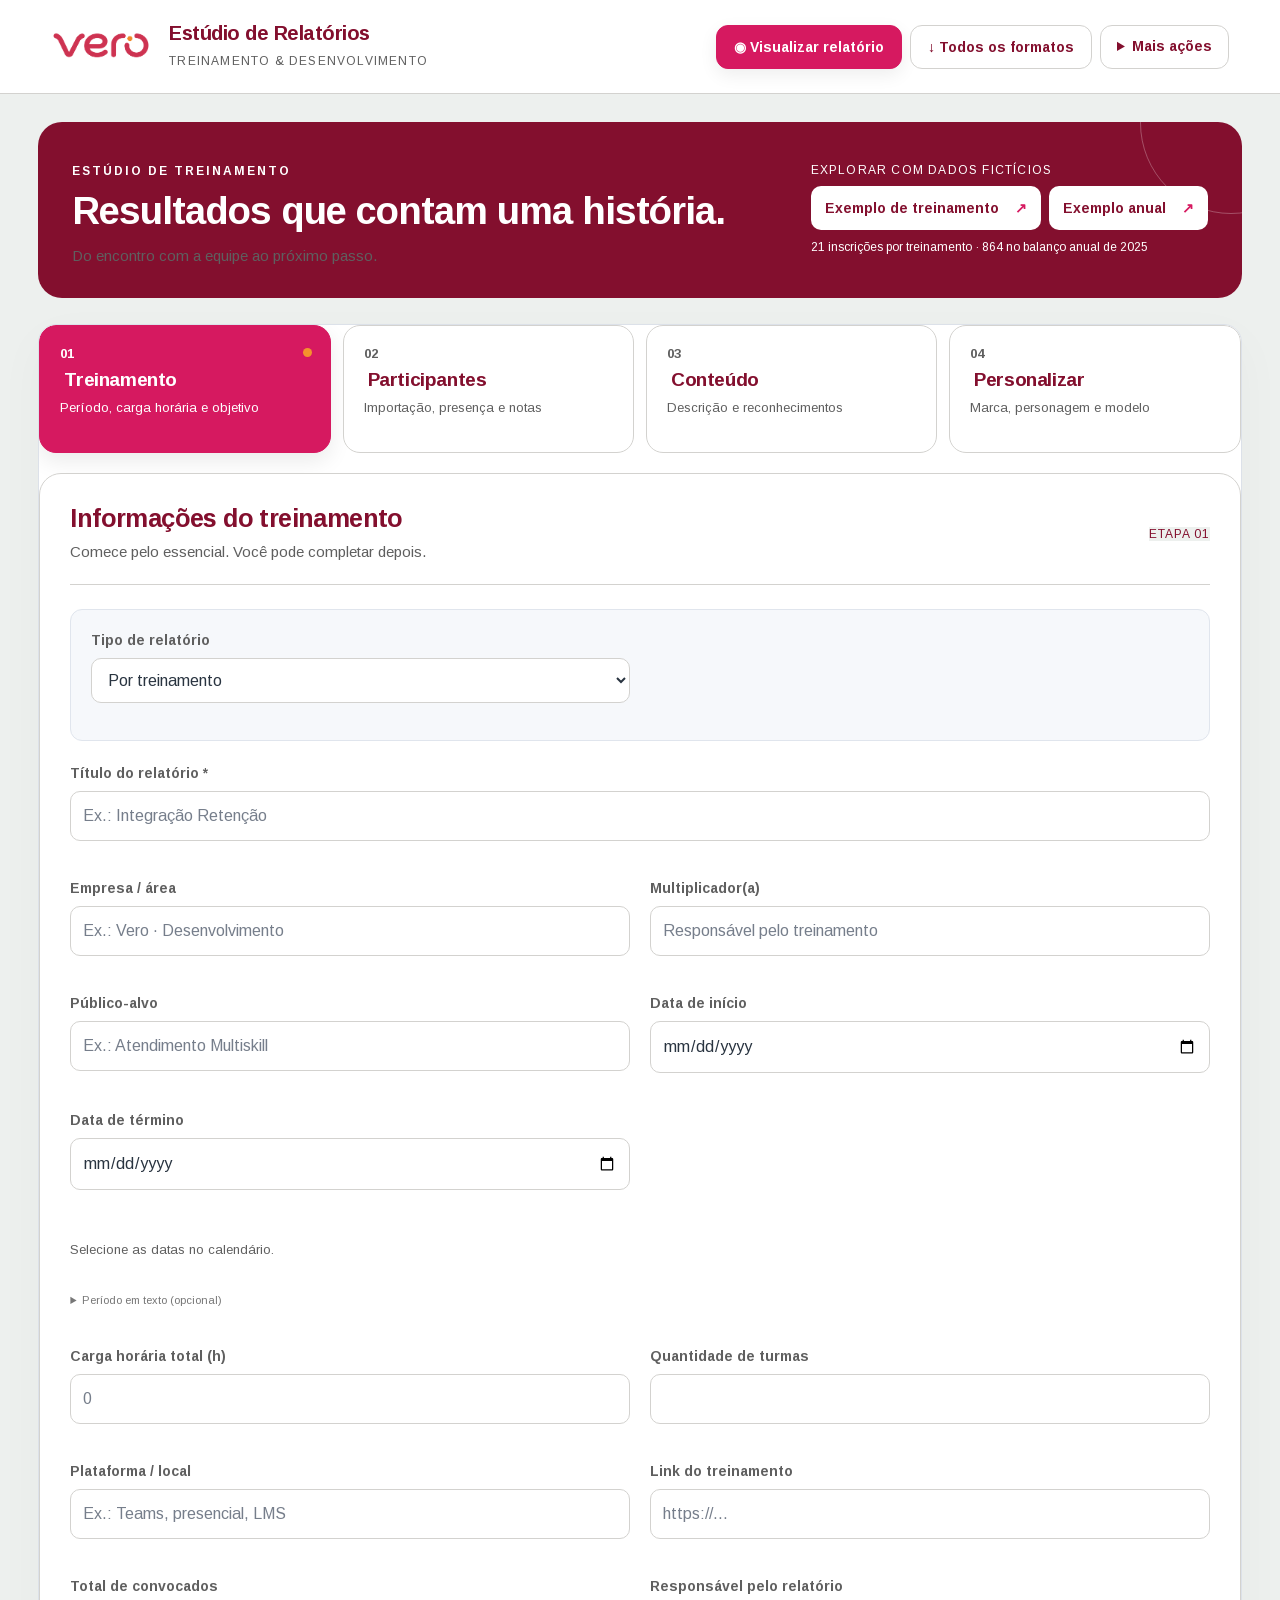
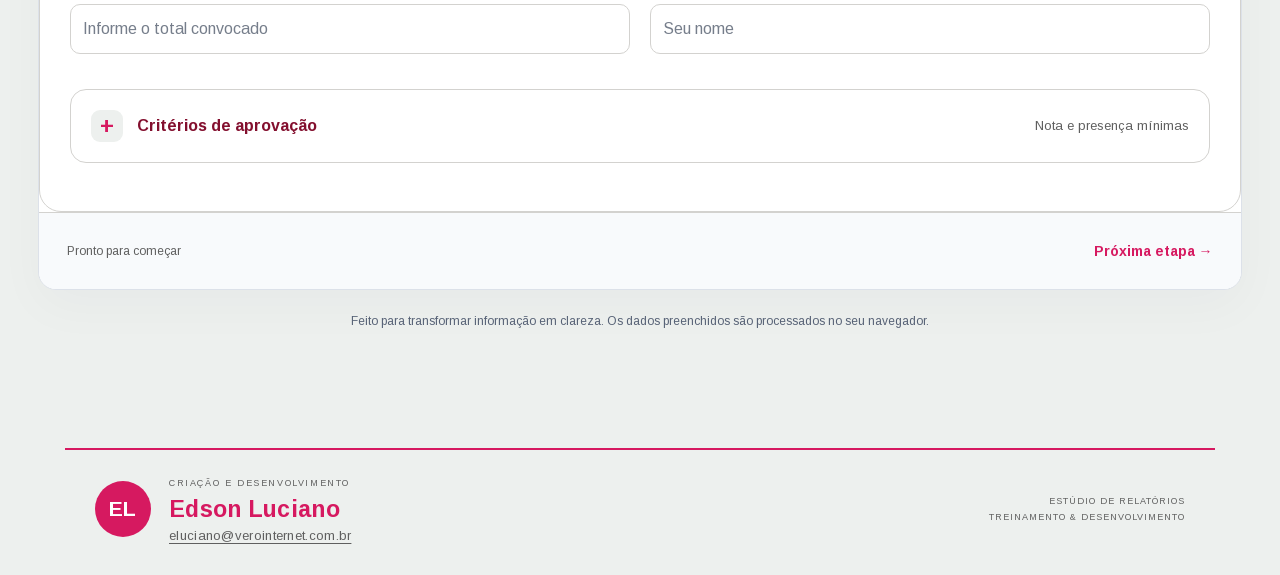
==== commit 34e3ec1a: "Add files via upload" ====
--- a/index.html
+++ b/index.html
@@ -1 +1 @@
-<!doctype html><html lang="pt-BR"><head><meta charset="UTF-8"><meta name="viewport" content="width=device-width,initial-scale=1"><title>Estúdio de Relatórios | Treinamento</title><meta name="description" content="Organize treinamentos e crie relatórios profissionais em PDF."><link rel="icon" type="image/svg+xml" href="data:image/svg+xml,%3Csvg xmlns='http://www.w3.org/2000/svg' viewBox='0 0 40 40'%3E%3Crect width='40' height='40' rx='10' fill='%23cd2e67'/%3E%3Cpath d='M12 10h16v21H12z' fill='white'/%3E%3Cpath d='M16 17h8M16 22h8M16 27h5' stroke='%23cd2e67' stroke-width='2'/%3E%3C/svg%3E"><link rel="stylesheet" href="style.css"><link rel="stylesheet" href="studio.css"><link rel="stylesheet" href="brand-guide.css"><link rel="stylesheet" href="signature-cover.css"><link rel="stylesheet" href="motion.css"><link rel="stylesheet" href="report-models.css"><link rel="stylesheet" href="workspace-focus.css"><script defer src="motion.js"></script><script defer src="pdf-lib.min.js"></script><script defer src="fontkit.min.js"></script><script defer src="brand-media.js"></script><script defer src="report.js"></script><script defer src="narrative.js"></script><script defer src="content-builder.js"></script><script defer src="vendor/docx.js"></script><script defer src="report-exports.js"></script><script defer src="import-core.js"></script><script defer src="vendor/html2canvas.min.js"></script><script defer src="email-style.js"></script><script defer src="email-draft.js"></script><script defer src="premium.js"></script><script defer src="periods.js"></script><script defer src="demo-data.js"></script><script defer src="vendor/xlsx.full.min.js"></script><script defer src="app.js"></script><script defer src="report-snapshot.js"></script><script defer src="download-center.js"></script><script defer src="import-ui.js"></script><script defer src="teams-import.js"></script><script defer src="workspace-focus.js"></script></head><body><header><a class="brand" href="#"><span class="brand-icon">▤</span><span>Estúdio de Relatórios<small>TREINAMENTO & DESENVOLVIMENTO</small></span></a><div class="header-actions"><button id="viewReport" class="primary" type="button">◉ Visualizar relatório</button><button id="officeHub" type="button">Microsoft 365</button><button id="motionToggle" type="button" aria-pressed="true">Efeitos: ligados</button><button id="downloadCenter" type="button">↓ Todos os formatos</button><button id="load">Abrir backup</button><button id="save">Salvar backup</button><button id="word">↓ Word editável</button><button id="copyEmail">Preparar e-mail</button><button class="primary" id="pdf">↓ Gerar PDF</button></div></header><main><div class="intro"><div><p class="eyebrow">ESTÚDIO DE TREINAMENTO</p><h1>Resultados que contam uma história.</h1><p>Do encontro com a equipe ao próximo passo.</p></div><div class="demo-actions"><span>EXPLORAR COM DADOS FICTÍCIOS</span><div><button id="example" type="button">Exemplo de treinamento <span aria-hidden="true">↗</span></button><button id="exampleAnnual" type="button">Exemplo anual <span aria-hidden="true">↗</span></button></div><small>21 inscrições por treinamento · 864 no balanço anual de 2025</small></div></div><section class="workspace"><div class="editor"><nav aria-label="Etapas do relatório"><button class="tab active" data-tab="general">01 <span>Treinamento</span></button><button class="tab" data-tab="people">02 <span>Participantes</span></button><button class="tab" data-tab="content">03 <span>Conteúdo</span></button><button class="tab" data-tab="design">04 <span>Personalizar</span></button></nav><form id="form" novalidate><section id="general" class="panel"><div class="section-head"><div><h2>Informações do treinamento</h2><p>Comece pelo essencial. Você pode completar depois.</p></div><span class="badge">ETAPA 01</span></div><div class="annual-controls"><div class="fields"><label>Tipo de relatório<select id="reportMode"><option value="training">Por treinamento</option><option value="annual">Relatório anual</option></select></label><label id="annualYearLabel" hidden>Ano do relatório<input id="reportYear" type="number" min="1900" max="2100" step="1"></label></div><div id="annualHelp" hidden><p class="hint">Importe a planilha na etapa Participantes: uma linha por pessoa e treinamento, com nome, e-mail, treinamento, início, término, supervisor, setor, nota, presença e situação. O ano usa a data de início; na ausência dela, a data de término. Registros sem data ficam fora do consolidado. Inclua a coluna Carga horária (h) na planilha: a duração de cada edição é contada uma vez, mesmo com vários participantes. Valores ausentes ou divergentes são sinalizados.</p><label>Balanço do ano e próximos passos<textarea data-field="annualNotes" maxlength="10000" rows="4" placeholder="Registre conquistas, desafios e prioridades para o próximo ano."></textarea></label><p id="annualStatus" role="status" class="hint"></p></div></div><div class="fields"><label class="wide">Título do relatório *<input data-field="title" placeholder="Ex.: Integração Retenção" maxlength="200"></label><label>Empresa / área<input data-field="company" placeholder="Ex.: Vero · Desenvolvimento" maxlength="150"></label><label>Multiplicador(a)<input data-field="facilitator" placeholder="Responsável pelo treinamento" maxlength="150"></label><label>Público-alvo<input data-field="audience" placeholder="Ex.: Atendimento Multiskill" maxlength="200"></label><label>Data de início<input type="date" data-field="startDate"></label><label>Data de término<input type="date" data-field="endDate"></label><p class="wide hint" id="periodDisplay"></p><details class="wide legacy-period"><summary>Período em texto (opcional)</summary><label>Descrição alternativa<input data-field="period" placeholder="Use apenas se não houver datas definidas" maxlength="150"></label></details><label>Carga horária total (h)<input data-field="hours" type="number" min="0" max="10000" step="0.25" placeholder="0"></label><label>Quantidade de turmas<input data-field="classes" type="number" min="1" max="10000" step="1"></label><label>Plataforma / local<input data-field="platform" placeholder="Ex.: Teams, presencial, LMS" maxlength="150"></label><label>Link do treinamento<input data-field="link" type="url" placeholder="https://..."></label><label>Total de convocados<input data-field="invited" type="number" min="0" max="100000" step="1" placeholder="Informe o total convocado"></label><label>Responsável pelo relatório<input data-field="author" placeholder="Seu nome" maxlength="150"></label></div><div class="rule-box"><h3>Critérios de aprovação</h3><p>Ajuste à regra do treinamento. A nota usa escala de 0 a 10.</p><div class="fields"><label>Nota mínima<input type="number" data-field="minGrade" min="0" max="10" step="0.1"></label><label>Presença mínima (%)<input type="number" data-field="minAttendance" min="0" max="100" step="1"></label></div><small>Aprovação exige status “Concluído”, nota e presença informadas, com ambos os critérios atendidos. Dados incompletos ficam “A avaliar”.</small></div></section><section id="people" class="panel hidden"><div class="section-head"><div><h2>Quem participou?</h2><p>Notas, presença e resultados em um só lugar.</p></div><button type="button" class="secondary" id="addPerson">+ Adicionar</button></div><div class="participant-import"><div><h3>Importar participantes de um arquivo</h3><p>Excel, PDF com texto selecionável, CSV, TSV ou TXT. Selecione até 20 arquivos de uma vez (20 MB por arquivo e 100 MB no total). O painel reúne os participantes para você conferir antes de incluir. PDFs precisam ter texto selecionável.</p></div><label class="file-picker">Escolher arquivos<input id="participantsFile" type="file" multiple accept=".xlsx,.xls,.pdf,.csv,.tsv,.txt"></label><span id="importProgress" role="status" aria-live="polite"></span></div><div class="participant-import"><div><h3>Presença do Microsoft Teams</h3><p>Importe o CSV de presença e associe ao treinamento. Atualize a presença mantendo notas, supervisor, setor e elogios.</p><small>Importação por arquivo · a conexão automática à conta Microsoft exige configuração corporativa.</small></div><button type="button" id="openTeams">Importar presença do Teams</button></div><div class="filter-box"><h3>Separar participantes e relatório</h3><div class="fields"><label>Treinamento<select id="filterTraining"></select></label><label>Período cadastrado<select id="filterPeriod"></select></label><label>De<input id="filterStart" type="date"></label><label>Até<input id="filterEnd" type="date"></label><label>Supervisor<select id="filterSupervisor"></select></label><label>Setor<select id="filterSector"></select></label></div><button type="button" id="clearFilters" class="text-button">Limpar todos os filtros</button><p id="filterSummary" class="hint"></p><button id="assignPeriod" type="button">Preencher registros sem treinamento/data</button><p class="hint">Usa o nome e as datas da etapa Treinamento apenas nos campos vazios dos registros exibidos. Uma pessoa em dois treinamentos ocupa duas linhas.</p></div><div class="participant-search"><div class="search-intro"><span class="search-symbol" aria-hidden="true">⌕</span><div><small>ACESSO RÁPIDO</small><h3>Encontre a pessoa. Atualize a nota.</h3><p>Pesquise pelo nome para localizar o participante nos filtros atuais.</p></div></div><label>Buscar participante por nome<input id="personSearch" type="search" placeholder="Digite o nome para lançar ou revisar a nota" autocomplete="off"></label><button type="button" id="clearPersonSearch" class="text-button">Limpar busca</button><p id="personSearchCount" role="status" class="hint"></p></div><div id="peopleList"></div><div id="peoplePagination" class="people-pagination" aria-label="Páginas de participantes"></div><details class="bulk"><summary>Colar participantes de uma planilha</summary><p>Cole as linhas com os cabeçalhos da planilha, ou use campos como Nome: Ana; Gestor: Pedro; Nota: 9. O painel prepara uma prévia para conferência.</p><textarea id="bulk" placeholder="Nome&#9;Gestor&#9;9,5&#9;100" rows="4"></textarea><button type="button" id="importRows">Ler e conferir dados</button></details><p class="hint">Participantes = pessoas com status Concluído ou Em andamento. Ausentes e Pendentes não entram nesse total.</p></section><section id="content" class="panel hidden"><div class="section-head"><div><h2>Marque. O texto fica pronto.</h2><p>Selecione o que se aplica ao treinamento e acompanhe a descrição na prévia.</p></div><span class="badge">ETAPA 03</span></div><div class="writing-tools"><button type="button" id="varyWriting">Variar redação automática</button><p class="hint">Os dados e as observações permanecem os mesmos. Textos em modo manual são preservados.</p></div><div id="recognitionEditor" class="recognition-editor"></div><div id="contentBuilder"></div><details class="generated-editor"><summary>Revisar e ajustar os textos preenchidos</summary><p class="hint">Ao editar um texto, somente esse campo passa para o modo manual. As demais seções continuam automáticas.</p><div id="autoControls"></div><label>Objetivo do treinamento<textarea data-field="objective" rows="4" placeholder="O que o treinamento pretende desenvolver?"></textarea></label><label>Temas abordados <small>Um tema por linha</small><textarea data-field="topics" rows="7" placeholder="Boas práticas de atendimento&#10;Escuta ativa e rapport&#10;Argumentação em retenção"></textarea></label><label>Cronograma <small>Uma etapa por linha</small><textarea data-field="schedule" rows="5" placeholder="1ª semana: Integração operacional&#10;2ª semana: Acompanhamento prático"></textarea></label><label>Análise e próximos passos<textarea data-field="analysis" rows="5" placeholder="Registre resultados observados, dificuldades e ações de acompanhamento."></textarea></label></details><div class="section-head"><h3>Seções adicionais</h3><button type="button" id="addSection">+ Criar seção</button></div><div id="customList"></div></section><section id="design" class="panel hidden"><div class="section-head"><div><h2>Um relatório com a sua cara</h2><p>Escolha o visual e as informações que entram no PDF.</p></div></div><label>Modelo do relatório<select data-field="reportStyle"><option value="premium">Editorial da marca · capa e resultados</option><option value="editorial">Editorial · abertura marcante e blocos visuais</option><option value="executive">Dossiê executivo · estrutura e indicadores</option><option value="magazine">Revista Em Foco · direção de arte editorial</option><option value="compact">Executivo compacto · leitura objetiva</option></select></label><p class="hint">Cores extraídas das referências enviadas, com a proporção visual de cada identidade. Tipografia: Obviously Variable quando instalada, Arimo incorporada como alternativa. O PDF e a cópia visual usam Arimo.</p><label>Subtítulo de abertura<input data-field="reportSubtitle" placeholder="Ex.: Aprendizagem que transforma o atendimento" maxlength="180"></label><div class="logo-upload"><label>Logotipo da empresa <small>Opcional · PNG ou JPG, até 2 MB</small><input type="file" id="logoInput" accept="image/png,image/jpeg"></label><div id="logoPreview"></div><button type="button" id="removeLogo" class="text-button">Remover logotipo</button></div><div class="logo-upload"><label>Personagem do relatório <small>PNG ou JPG · até 2 MB. Use PNG transparente para ficar sem fundo.</small><input type="file" id="portraitInput" accept="image/png,image/jpeg"></label><button type="button" id="changePortrait">Trocar personagem</button><div id="portraitPreview"></div><button type="button" id="restorePortrait" class="text-button">Restaurar personagem padrão</button><p class="hint">Atualiza automaticamente a capa Vero e as exportações, preservando as proporções da imagem.</p></div><label>Identidade visual<select data-field="theme"><option value="rose">Vero</option><option value="b2b">B2B</option></select></label><p class="hint">Vero: rosa e laranja principais; amarelo e tons de rosa nos detalhes. B2B: azul principal predominante, com os demais tons como apoio.</p><div class="palette-preview" id="palettePreview" aria-label="Cores da identidade selecionada"></div><h3>Seções e ordem de apresentação</h3><p class="hint">Desmarque para ocultar. Use as setas para reorganizar.</p><div id="sectionOrder"></div><h3>Detalhamento dos participantes</h3><div id="columnOptions" class="checks"></div><div class="rule-box"><h3>Continue quando quiser</h3><p>Use “Word editável” para editar o texto no Word. Para retomar os campos e as escolhas neste painel, use “Salvar backup” e “Abrir backup”.</p><label class="check"><input type="checkbox" id="localDraft"> Guardar também um rascunho neste navegador</label><small>Opcional. O rascunho fica neste dispositivo e pode ser apagado ao limpar os dados do navegador. Baixe uma cópia para conservar o trabalho.</small></div><button type="button" id="newReport" class="danger">Começar outro relatório</button></section></form><footer class="editor-footer"><span id="status" role="status" aria-live="polite">Pronto para começar</span><button id="next" class="text-button">Próxima etapa →</button></footer></div></section><p class="bottom-note">Feito para transformar informação em clareza. Os dados preenchidos são processados no seu navegador.</p></main><footer class="developer-credit creator-signature" aria-label="Créditos do sistema"><div class="creator-monogram" aria-hidden="true">EL</div><div class="creator-info"><small>CRIAÇÃO E DESENVOLVIMENTO</small><strong>Edson Luciano</strong><a href="mailto:eluciano@verointernet.com.br">eluciano@verointernet.com.br</a></div><span class="creator-label">ESTÚDIO DE RELATÓRIOS<br>TREINAMENTO & DESENVOLVIMENTO</span></footer><dialog id="reportPreviewDialog" aria-labelledby="reportPreviewTitle"><div class="preview-dialog-top"><div><small>CONFERIR ANTES DE EXPORTAR</small><h2 id="reportPreviewTitle">Seu relatório</h2></div><button type="button" id="closeReportPreview" aria-label="Fechar visualização">Fechar ✕</button></div><aside class="preview-area"><div class="preview-heading"><div><span class="dot"></span> PRÉVIA DO RELATÓRIO</div><span>A4 · PDF</span></div><div class="preview-controls"><div class="brand-switch" role="group" aria-label="Identidade do relatório"><button type="button" data-brand="rose">Vero</button><button type="button" data-brand="b2b">B2B</button></div><button id="selectReport">Selecionar tudo · visual completo</button><span id="reportScopeLabel"></span></div><div id="preview" class="paper" tabindex="0" aria-label="Relatório selecionável para cópia"></div><p class="preview-note">Esta é a composição usada nas exportações visuais. Feche para continuar preenchendo.</p></aside></dialog><dialog id="importDialog" aria-labelledby="importTitle"><div class="import-dialog-head"><div><p class="eyebrow">IMPORTAÇÃO DE PARTICIPANTES</p><h2 id="importTitle">Confira a distribuição dos dados</h2><p id="importFilename"></p></div><button type="button" id="closeImport" aria-label="Fechar importação">✕</button></div><div class="import-dialog-body"><div id="importWarnings" role="status"></div><div class="import-config"><label>Aba do arquivo<select id="importSheet"></select></label><label>Linha dos cabeçalhos<select id="importHeader"></select></label><label>Escala da nota na origem<select id="gradeScale"><option value="ten">0 a 10</option><option value="hundred">0 a 100 (dividir por 10)</option></select></label><label>Formato da presença<select id="attendanceScale"><option value="percent">0 a 100 ou com símbolo %</option><option value="fraction">Fração de 0 a 1 (ex.: 0,95)</option></select></label></div><details class="mapping-details"><summary>Conferir ou ajustar as colunas reconhecidas</summary><div id="columnMapping"></div><p class="hint">Escolha de onde vem cada informação. Colunas extras não selecionadas não serão incluídas.</p></details><button type="button" id="rebuildImport">Aplicar ajustes de leitura</button><p class="hint">Aplicar ajustes refaz a prévia. Revise as colunas antes de editar as células abaixo.</p><div class="import-actions"><button type="button" id="selectAllImport">Selecionar tudo · todas as páginas</button><button type="button" id="selectValid">Selecionar linhas válidas</button><button type="button" id="unselectAll">Desmarcar todas</button><button type="button" id="excludeDuplicates">Desmarcar possíveis duplicatas</button></div><p id="importSummary" role="status" aria-live="polite"></p><div class="import-table-scroll"><table id="importTable"></table></div><div class="import-pagination"><button type="button" id="importPrev">← Anteriores</button><span id="importPage"></span><button type="button" id="importNext">Próximas →</button></div></div><div class="import-dialog-foot"><p>As linhas selecionadas serão adicionadas aos participantes atuais.</p><button type="button" class="primary" id="confirmImport">Adicionar participantes selecionados</button></div></dialog><dialog id="officeDialog" aria-labelledby="officeTitle"><div class="import-dialog-head"><div><p class="eyebrow">ESPAÇO MICROSOFT 365</p><h2 id="officeTitle">Leve o relatório para seu trabalho</h2></div><button id="closeOffice" aria-label="Fechar Microsoft 365">✕</button></div><p class="office-connection">Modo assistido · sem conexão automática à conta corporativa</p><p>Use sua conta da Vero nas páginas da Microsoft. O sistema prepara o conteúdo; você confere e decide quando colar, anexar ou enviar.</p><div class="office-grid"><section><strong>01 / Outlook corporativo</strong><p>Prepare a mensagem e a composição visual. Na próxima janela, escolha “Abrir no Outlook Web” e cole no corpo do e-mail.</p><button id="officeMail" class="primary">Preparar relatório para Outlook</button></section><section><strong>02 / Copilot Microsoft 365</strong><p>Copie os textos e tabelas visíveis para analisar no Copilot da sua organização. Nenhum conteúdo é enviado automaticamente.</p><button id="copyCopilot">Copiar conteúdo para o Copilot</button><a href="https://m365.cloud.microsoft/chat" target="_blank" rel="noopener noreferrer">Abrir Copilot Microsoft 365 ↗</a></section><section><strong>03 / Word, Excel e OneDrive</strong><p>Baixe o arquivo no formato desejado e abra ou carregue no aplicativo corporativo. O acesso depende da sua conta.</p><button id="officeFiles">Escolher formato de arquivo</button><a href="https://m365.cloud.microsoft/" target="_blank" rel="noopener noreferrer">Abrir aplicativos Microsoft 365 ↗</a></section></div><p id="officeStatus" role="status"></p><textarea id="copilotFallback" rows="8" readonly hidden aria-label="Conteúdo para copiar manualmente"></textarea><details><summary>O que falta para a conexão automática?</summary><p>A TI precisa autorizar e configurar um aplicativo corporativo no Microsoft Entra, definir quais recursos ele poderá acessar e fornecer os identificadores do aplicativo e da organização. Ainda não há autenticação Microsoft ou sincronização configurada neste sistema. Não envie senhas ou segredos por aqui.</p></details></dialog><dialog id="downloadDialog" aria-labelledby="downloadsTitle"><div class="import-dialog-head"><div><p class="eyebrow">EXPORTAR E COMPARTILHAR</p><h2 id="downloadsTitle">Escolha como levar seu relatório</h2></div><button id="closeDownloads" aria-label="Fechar downloads">✕</button></div><p>Todos os formatos de exportação usam o conteúdo visível e a ordem da prévia. PDF, HTML e Word visual preservam a composição em imagens. Planilhas e formatos de texto preservam o conteúdo, mas não suportam o design gráfico. O Word editável permite alterar textos, com diagramação própria. Nada é enviado a serviços de IA.</p><div class="download-grid"><button type="button" data-download="pdf"><strong>PDF · visual fiel</strong><span>Páginas em imagem, com a composição da prévia.</span></button><button type="button" data-download="docxvisual"><strong>Word · visual fiel</strong><span>Composição preservada em imagens; textos não editáveis.</span></button><button type="button" data-download="docx"><strong>Word · editável</strong><span>Texto e tabelas editáveis, com diagramação própria.</span></button><button type="button" data-download="html"><strong>HTML</strong><span>Cópia visual da prévia em imagens incorporadas.</span></button><button type="button" data-download="xlsx"><strong>Excel · XLSX</strong><span>Conteúdo visível em ordem, com abas para as tabelas.</span></button><button type="button" data-download="csv"><strong>CSV</strong><span>Relatório em linhas ordenadas; separador ponto e vírgula.</span></button><button type="button" data-download="tsv"><strong>TSV</strong><span>Relatório em linhas ordenadas; separador tabulação.</span></button><button type="button" data-download="md"><strong>Markdown · MD</strong><span>Conteúdo e tabelas em texto para ferramentas de IA.</span></button><button type="button" data-download="txt"><strong>Texto · TXT</strong><span>Conteúdo em texto simples.</span></button><button type="button" data-download="json"><strong>Dados para IA · JSON</strong><span>Blocos visíveis do relatório, na ordem da prévia.</span></button><button type="button" data-download="jsonl"><strong>Dados para IA · JSONL</strong><span>Um bloco visível por linha, com sua ordem.</span></button><button type="button" data-download="backup"><strong>Backup editável · JSON</strong><span>Projeto completo para reabrir neste sistema.</span></button><button type="button" data-download="png"><strong>Preparar imagem · PNG</strong><span>Abre a preparação da imagem em alta resolução.</span></button><button type="button" data-download="eml"><strong>Preparar e-mail · EML</strong><span>Abre a preparação da mensagem com o relatório.</span></button></div><p id="downloadStatus" role="status" aria-live="polite"></p><p class="hint">Para continuar editando neste sistema, use Backup editável. O JSON de dados para IA tem outra estrutura e não substitui o backup. PNG e EML são preparados na janela de e-mail.</p></dialog><dialog id="emailDialog" aria-labelledby="emailTitle"><div class="import-dialog-head"><div><h2 id="emailTitle">Relatório para e-mail</h2><p>Prepare uma mensagem com o relatório completo no corpo e abra o arquivo no seu programa de e-mail.</p></div><button id="closeEmail" aria-label="Fechar">✕</button></div><div class="email-draft-fields"><label>Assunto<input id="draftSubject" maxlength="200" placeholder="Assunto do e-mail"></label><label>Mensagem de apresentação<textarea id="draftMessage" rows="7" maxlength="10000"></textarea></label><div class="webmail-actions"><button type="button" id="openOutlookWeb">Abrir no Outlook Web</button><button type="button" id="openGmailWeb">Abrir no Gmail</button></div><p class="hint">Os botões copiam a mensagem com o relatório e abrem o e-mail com o assunto preenchido. Clique no corpo do e-mail e pressione Ctrl+V. É necessário estar conectado à internet.</p><a id="webmailFallback" target="_blank" rel="noopener noreferrer" hidden>Abrir a nova mensagem no navegador</a><button id="downloadEmailDraft" type="button">Baixar e-mail pronto (.eml)</button><p id="draftStatus" role="status" aria-live="polite" class="hint"></p><p class="hint">O arquivo inclui a mensagem editável e o relatório como imagens em alta resolução. Abra-o no Outlook ou em outro programa compatível. A abertura como rascunho varia conforme a versão. Para Gmail no navegador, use a cópia abaixo. Nada é enviado automaticamente.</p></div><div class="email-controls"><button id="selectEmail">Selecionar tudo · Ctrl+C</button><button id="makeEmailImage" type="button">Gerar imagem fiel ao visual</button><span>A imagem inclui textos, tabelas, cores, gráficos e logotipo. Para editar as escritas, use o Word.</span></div><div id="emailImageTools" hidden><p id="imageStatus" role="status"></p><button id="copyEmailImage" type="button">Copiar mensagem e relatório</button><button id="downloadEmailImage" type="button">Baixar imagem PNG</button><img id="emailImage" alt="Relatório completo em imagem" style="display:block;max-width:100%;margin:20px auto"></div><div id="emailContent" tabindex="0"></div></dialog><dialog id="teamsDialog" aria-labelledby="teamsTitle"><div class="import-dialog-head"><h2 id="teamsTitle">Atualizar presença · Teams</h2><button type="button" id="closeTeams" aria-label="Fechar">✕</button></div><p>Selecione a edição exata do treinamento. A identificação usa o e-mail; nomes são usados apenas quando não há e-mail e a correspondência é única. Divergências ficam bloqueadas para revisão.</p><div class="fields"><label>Treinamento<input id="teamsTraining" maxlength="200"></label><label>Data inicial<input id="teamsStart" type="date"></label><label>Data final<input id="teamsEnd" type="date"></label><label>Duração desta edição (horas)<input id="teamsHours" type="number" min="0.01" max="10000" step="any"></label><label class="wide">CSV de presença do Teams<input id="teamsFile" type="file" accept=".csv,.tsv,.txt"></label></div><p class="hint">Use a duração total da edição selecionada. A presença é calculada pelo tempo em reunião ÷ duração informada, limitada a 100%. Para treinamentos com várias reuniões, consolide os tempos antes de importar. A importação não atribui nota nem aprovação.</p><button type="button" id="reviewTeams">Conferir atualização</button><p id="teamsSummary" role="status"></p><div style="overflow:auto;max-height:400px"><table id="teamsTable"></table></div><button type="button" class="primary" id="applyTeams" disabled>Aplicar presença selecionada</button></dialog><input type="file" id="file" accept=".json,application/json" hidden><div id="toast" role="status" aria-live="polite"></div></body></html>
+<!doctype html><html lang="pt-BR"><head><meta charset="UTF-8"><meta name="viewport" content="width=device-width,initial-scale=1"><title>Estúdio de Relatórios | Treinamento</title><meta name="description" content="Organize treinamentos e crie relatórios profissionais em PDF."><link rel="icon" type="image/svg+xml" href="data:image/svg+xml,%3Csvg xmlns='http://www.w3.org/2000/svg' viewBox='0 0 40 40'%3E%3Crect width='40' height='40' rx='10' fill='%23cd2e67'/%3E%3Cpath d='M12 10h16v21H12z' fill='white'/%3E%3Cpath d='M16 17h8M16 22h8M16 27h5' stroke='%23cd2e67' stroke-width='2'/%3E%3C/svg%3E"><link rel="stylesheet" href="style.css?v=30-8b814f60d1"><link rel="stylesheet" href="studio.css?v=30-ed98fdcd8c"><link rel="stylesheet" href="brand-guide.css?v=30-db98aa013b"><link rel="stylesheet" href="signature-cover.css?v=30-07432426b2"><link rel="stylesheet" href="motion.css?v=30-355968e4a8"><link rel="stylesheet" href="report-models.css?v=30-9c7d5ed557"><link rel="stylesheet" href="workspace-focus.css?v=30-6572f8aa7f"><script defer src="motion.js?v=30-ee07b87bda"></script><script defer src="pdf-lib.min.js?v=30-0f9a5cad07"></script><script defer src="fontkit.min.js?v=30-d8df561b9f"></script><script defer src="brand-media.js?v=30-39a20c776b"></script><script defer src="report.js?v=30-42e0929550"></script><script defer src="narrative.js?v=30-c8898ac0f2"></script><script defer src="content-builder.js?v=30-a1d44599af"></script><script defer src="vendor/docx.js?v=30-ecef72931c"></script><script defer src="report-exports.js?v=30-66de7b4880"></script><script defer src="import-core.js?v=30-caa20ba28f"></script><script defer src="vendor/html2canvas.min.js?v=30-e87e550794"></script><script defer src="email-style.js?v=30-9725783d0b"></script><script defer src="email-draft.js?v=30-fe3006a374"></script><script defer src="premium.js?v=30-2af8f9bc08"></script><script defer src="periods.js?v=30-c28e0725e4"></script><script defer src="demo-data.js?v=30-d63bcc8749"></script><script defer src="vendor/xlsx.full.min.js?v=30-cc015130aa"></script><script defer src="app.js?v=30-8f64149d85"></script><script defer src="report-snapshot.js?v=30-36d6dc5a30"></script><script defer src="download-center.js?v=30-cf56ef4e12"></script><script defer src="import-ui.js?v=30-f4705a7ffe"></script><script defer src="teams-import.js?v=30-9f55f25fda"></script><script defer src="workspace-focus.js?v=sem-office-9a4d926e4f"></script><meta name="estudio-version" content="30"><!-- Distribuição GitHub v30 — 28/09/2026 --><link rel="stylesheet" href="vero-interface.css?v=20260928"><script defer src="vero-interface.js?v=20260928"></script></head><body><header><a class="brand" href="#"><span class="brand-icon">▤</span><span>Estúdio de Relatórios<small>TREINAMENTO & DESENVOLVIMENTO</small></span></a><div class="header-actions"><button id="viewReport" class="primary" type="button">◉ Visualizar relatório</button><button id="motionToggle" type="button" aria-pressed="true">Efeitos: ligados</button><button id="downloadCenter" type="button">↓ Todos os formatos</button><button id="load">Abrir backup</button><button id="save">Salvar backup</button><button id="word">↓ Word editável</button><button id="copyEmail">Preparar e-mail</button><button class="primary" id="pdf">↓ Gerar PDF</button></div></header><main><div class="intro"><div><p class="eyebrow">ESTÚDIO DE TREINAMENTO</p><h1>Resultados que contam uma história.</h1><p>Do encontro com a equipe ao próximo passo.</p></div><div class="demo-actions"><span>EXPLORAR COM DADOS FICTÍCIOS</span><div><button id="example" type="button">Exemplo de treinamento <span aria-hidden="true">↗</span></button><button id="exampleAnnual" type="button">Exemplo anual <span aria-hidden="true">↗</span></button></div><small>21 inscrições por treinamento · 864 no balanço anual de 2025</small></div></div><section class="workspace"><div class="editor"><nav aria-label="Etapas do relatório"><button class="tab active" data-tab="general">01 <span>Treinamento</span></button><button class="tab" data-tab="people">02 <span>Participantes</span></button><button class="tab" data-tab="content">03 <span>Conteúdo</span></button><button class="tab" data-tab="design">04 <span>Personalizar</span></button></nav><form id="form" novalidate><section id="general" class="panel"><div class="section-head"><div><h2>Informações do treinamento</h2><p>Comece pelo essencial. Você pode completar depois.</p></div><span class="badge">ETAPA 01</span></div><div class="annual-controls"><div class="fields"><label>Tipo de relatório<select id="reportMode"><option value="training">Por treinamento</option><option value="annual">Relatório anual</option></select></label><label id="annualYearLabel" hidden>Ano do relatório<input id="reportYear" type="number" min="1900" max="2100" step="1"></label></div><div id="annualHelp" hidden><p class="hint">Importe a planilha na etapa Participantes: uma linha por pessoa e treinamento, com nome, e-mail, treinamento, início, término, supervisor, setor, nota, presença e situação. O ano usa a data de início; na ausência dela, a data de término. Registros sem data ficam fora do consolidado. Inclua a coluna Carga horária (h) na planilha: a duração de cada edição é contada uma vez, mesmo com vários participantes. Valores ausentes ou divergentes são sinalizados.</p><label>Balanço do ano e próximos passos<textarea data-field="annualNotes" maxlength="10000" rows="4" placeholder="Registre conquistas, desafios e prioridades para o próximo ano."></textarea></label><p id="annualStatus" role="status" class="hint"></p></div></div><div class="fields"><label class="wide">Título do relatório *<input data-field="title" placeholder="Ex.: Integração Retenção" maxlength="200"></label><label>Empresa / área<input data-field="company" placeholder="Ex.: Vero · Desenvolvimento" maxlength="150"></label><label>Multiplicador(a)<input data-field="facilitator" placeholder="Responsável pelo treinamento" maxlength="150"></label><label>Público-alvo<input data-field="audience" placeholder="Ex.: Atendimento Multiskill" maxlength="200"></label><label>Data de início<input type="date" data-field="startDate"></label><label>Data de término<input type="date" data-field="endDate"></label><p class="wide hint" id="periodDisplay"></p><details class="wide legacy-period"><summary>Período em texto (opcional)</summary><label>Descrição alternativa<input data-field="period" placeholder="Use apenas se não houver datas definidas" maxlength="150"></label></details><label>Carga horária total (h)<input data-field="hours" type="number" min="0" max="10000" step="0.25" placeholder="0"></label><label>Quantidade de turmas<input data-field="classes" type="number" min="1" max="10000" step="1"></label><label>Plataforma / local<input data-field="platform" placeholder="Ex.: Teams, presencial, LMS" maxlength="150"></label><label>Link do treinamento<input data-field="link" type="url" placeholder="https://..."></label><label>Total de convocados<input data-field="invited" type="number" min="0" max="100000" step="1" placeholder="Informe o total convocado"></label><label>Responsável pelo relatório<input data-field="author" placeholder="Seu nome" maxlength="150"></label></div><div class="rule-box"><h3>Critérios de aprovação</h3><p>Ajuste à regra do treinamento. A nota usa escala de 0 a 10.</p><div class="fields"><label>Nota mínima<input type="number" data-field="minGrade" min="0" max="10" step="0.1"></label><label>Presença mínima (%)<input type="number" data-field="minAttendance" min="0" max="100" step="1"></label></div><small>Aprovação exige status “Concluído”, nota e presença informadas, com ambos os critérios atendidos. Dados incompletos ficam “A avaliar”.</small></div></section><section id="people" class="panel hidden"><div class="section-head"><div><h2>Quem participou?</h2><p>Notas, presença e resultados em um só lugar.</p></div><button type="button" class="secondary" id="addPerson">+ Adicionar</button></div><div class="participant-import"><div><h3>Importar participantes de um arquivo</h3><p>Excel, PDF com texto selecionável, CSV, TSV ou TXT. Selecione até 20 arquivos de uma vez (20 MB por arquivo e 100 MB no total). O painel reúne os participantes para você conferir antes de incluir. PDFs precisam ter texto selecionável.</p></div><label class="file-picker">Escolher arquivos<input id="participantsFile" type="file" multiple accept=".xlsx,.xls,.pdf,.csv,.tsv,.txt"></label><span id="importProgress" role="status" aria-live="polite"></span></div><div class="participant-import"><div><h3>Presença do Microsoft Teams</h3><p>Importe o CSV de presença e associe ao treinamento. Atualize a presença mantendo notas, supervisor, setor e elogios.</p><small>Importação por arquivo · a conexão automática à conta Microsoft exige configuração corporativa.</small></div><button type="button" id="openTeams">Importar presença do Teams</button></div><div class="filter-box"><h3>Separar participantes e relatório</h3><div class="fields"><label>Treinamento<select id="filterTraining"></select></label><label>Período cadastrado<select id="filterPeriod"></select></label><label>De<input id="filterStart" type="date"></label><label>Até<input id="filterEnd" type="date"></label><label>Supervisor<select id="filterSupervisor"></select></label><label>Setor<select id="filterSector"></select></label></div><button type="button" id="clearFilters" class="text-button">Limpar todos os filtros</button><p id="filterSummary" class="hint"></p><button id="assignPeriod" type="button">Preencher registros sem treinamento/data</button><p class="hint">Usa o nome e as datas da etapa Treinamento apenas nos campos vazios dos registros exibidos. Uma pessoa em dois treinamentos ocupa duas linhas.</p></div><div class="participant-search"><div class="search-intro"><span class="search-symbol" aria-hidden="true">⌕</span><div><small>ACESSO RÁPIDO</small><h3>Encontre a pessoa. Atualize a nota.</h3><p>Pesquise pelo nome para localizar o participante nos filtros atuais.</p></div></div><label>Buscar participante por nome<input id="personSearch" type="search" placeholder="Digite o nome para lançar ou revisar a nota" autocomplete="off"></label><button type="button" id="clearPersonSearch" class="text-button">Limpar busca</button><p id="personSearchCount" role="status" class="hint"></p></div><div id="peopleList"></div><div id="peoplePagination" class="people-pagination" aria-label="Páginas de participantes"></div><details class="bulk"><summary>Colar participantes de uma planilha</summary><p>Cole as linhas com os cabeçalhos da planilha, ou use campos como Nome: Ana; Gestor: Pedro; Nota: 9. O painel prepara uma prévia para conferência.</p><textarea id="bulk" placeholder="Nome&#9;Gestor&#9;9,5&#9;100" rows="4"></textarea><button type="button" id="importRows">Ler e conferir dados</button></details><p class="hint">Participantes = pessoas com status Concluído ou Em andamento. Ausentes e Pendentes não entram nesse total.</p></section><section id="content" class="panel hidden"><div class="section-head"><div><h2>Marque. O texto fica pronto.</h2><p>Selecione o que se aplica ao treinamento e acompanhe a descrição na prévia.</p></div><span class="badge">ETAPA 03</span></div><div class="writing-tools"><button type="button" id="varyWriting">Variar redação automática</button><p class="hint">Os dados e as observações permanecem os mesmos. Textos em modo manual são preservados.</p></div><div id="recognitionEditor" class="recognition-editor"></div><div id="contentBuilder"></div><details class="generated-editor"><summary>Revisar e ajustar os textos preenchidos</summary><p class="hint">Ao editar um texto, somente esse campo passa para o modo manual. As demais seções continuam automáticas.</p><div id="autoControls"></div><label>Objetivo do treinamento<textarea data-field="objective" rows="4" placeholder="O que o treinamento pretende desenvolver?"></textarea></label><label>Temas abordados <small>Um tema por linha</small><textarea data-field="topics" rows="7" placeholder="Boas práticas de atendimento&#10;Escuta ativa e rapport&#10;Argumentação em retenção"></textarea></label><label>Cronograma <small>Uma etapa por linha</small><textarea data-field="schedule" rows="5" placeholder="1ª semana: Integração operacional&#10;2ª semana: Acompanhamento prático"></textarea></label><label>Análise e próximos passos<textarea data-field="analysis" rows="5" placeholder="Registre resultados observados, dificuldades e ações de acompanhamento."></textarea></label></details><div class="section-head"><h3>Seções adicionais</h3><button type="button" id="addSection">+ Criar seção</button></div><div id="customList"></div></section><section id="design" class="panel hidden"><div class="section-head"><div><h2>Um relatório com a sua cara</h2><p>Escolha o visual e as informações que entram no PDF.</p></div></div><label>Modelo do relatório<select data-field="reportStyle"><option value="premium">Editorial da marca · capa e resultados</option><option value="editorial">Editorial · abertura marcante e blocos visuais</option><option value="executive">Dossiê executivo · estrutura e indicadores</option><option value="magazine">Revista Em Foco · direção de arte editorial</option><option value="compact">Executivo compacto · leitura objetiva</option></select></label><p class="hint">Cores extraídas das referências enviadas, com a proporção visual de cada identidade. Tipografia: Obviously Variable quando instalada, Arimo incorporada como alternativa. O PDF e a cópia visual usam Arimo.</p><label>Subtítulo de abertura<input data-field="reportSubtitle" placeholder="Ex.: Aprendizagem que transforma o atendimento" maxlength="180"></label><div class="logo-upload"><label>Logotipo da empresa <small>Opcional · PNG ou JPG, até 2 MB</small><input type="file" id="logoInput" accept="image/png,image/jpeg"></label><div id="logoPreview"></div><button type="button" id="removeLogo" class="text-button">Remover logotipo</button></div><div class="logo-upload"><label>Personagem do relatório <small>PNG ou JPG · até 2 MB. Use PNG transparente para ficar sem fundo.</small><input type="file" id="portraitInput" accept="image/png,image/jpeg"></label><button type="button" id="changePortrait">Trocar personagem</button><div id="portraitPreview"></div><button type="button" id="restorePortrait" class="text-button">Restaurar personagem padrão</button><p class="hint">Atualiza automaticamente a capa Vero e as exportações, preservando as proporções da imagem.</p></div><label>Identidade visual<select data-field="theme"><option value="rose">Vero</option><option value="b2b">B2B</option></select></label><p class="hint">Vero: rosa e laranja principais; amarelo e tons de rosa nos detalhes. B2B: azul principal predominante, com os demais tons como apoio.</p><div class="palette-preview" id="palettePreview" aria-label="Cores da identidade selecionada"></div><h3>Seções e ordem de apresentação</h3><p class="hint">Desmarque para ocultar. Use as setas para reorganizar.</p><div id="sectionOrder"></div><h3>Detalhamento dos participantes</h3><div id="columnOptions" class="checks"></div><div class="rule-box"><h3>Continue quando quiser</h3><p>Use “Word editável” para editar o texto no Word. Para retomar os campos e as escolhas neste painel, use “Salvar backup” e “Abrir backup”.</p><label class="check"><input type="checkbox" id="localDraft"> Guardar também um rascunho neste navegador</label><small>Opcional. O rascunho fica neste dispositivo e pode ser apagado ao limpar os dados do navegador. Baixe uma cópia para conservar o trabalho.</small></div><button type="button" id="newReport" class="danger">Começar outro relatório</button></section></form><footer class="editor-footer"><span id="status" role="status" aria-live="polite">Pronto para começar</span><button id="next" class="text-button">Próxima etapa →</button></footer></div></section><p class="bottom-note">Feito para transformar informação em clareza. Os dados preenchidos são processados no seu navegador.</p></main><footer class="developer-credit creator-signature" aria-label="Créditos do sistema"><div class="creator-monogram" aria-hidden="true">EL</div><div class="creator-info"><small>CRIAÇÃO E DESENVOLVIMENTO</small><strong>Edson Luciano</strong><a href="mailto:eluciano@verointernet.com.br">eluciano@verointernet.com.br</a></div><span class="creator-label">ESTÚDIO DE RELATÓRIOS<br>TREINAMENTO & DESENVOLVIMENTO</span></footer><dialog id="reportPreviewDialog" aria-labelledby="reportPreviewTitle"><div class="preview-dialog-top"><div><small>CONFERIR ANTES DE EXPORTAR</small><h2 id="reportPreviewTitle">Seu relatório</h2></div><button type="button" id="closeReportPreview" aria-label="Fechar visualização">Fechar ✕</button></div><aside class="preview-area"><div class="preview-heading"><div><span class="dot"></span> PRÉVIA DO RELATÓRIO</div><span>A4 · PDF</span></div><div class="preview-controls"><div class="brand-switch" role="group" aria-label="Identidade do relatório"><button type="button" data-brand="rose">Vero</button><button type="button" data-brand="b2b">B2B</button></div><button id="selectReport">Selecionar tudo · visual completo</button><span id="reportScopeLabel"></span></div><div id="preview" class="paper" tabindex="0" aria-label="Relatório selecionável para cópia"></div><p class="preview-note">Esta é a composição usada nas exportações visuais. Feche para continuar preenchendo.</p></aside></dialog><dialog id="importDialog" aria-labelledby="importTitle"><div class="import-dialog-head"><div><p class="eyebrow">IMPORTAÇÃO DE PARTICIPANTES</p><h2 id="importTitle">Confira a distribuição dos dados</h2><p id="importFilename"></p></div><button type="button" id="closeImport" aria-label="Fechar importação">✕</button></div><div class="import-dialog-body"><div id="importWarnings" role="status"></div><div class="import-config"><label>Aba do arquivo<select id="importSheet"></select></label><label>Linha dos cabeçalhos<select id="importHeader"></select></label><label>Escala da nota na origem<select id="gradeScale"><option value="ten">0 a 10</option><option value="hundred">0 a 100 (dividir por 10)</option></select></label><label>Formato da presença<select id="attendanceScale"><option value="percent">0 a 100 ou com símbolo %</option><option value="fraction">Fração de 0 a 1 (ex.: 0,95)</option></select></label></div><details class="mapping-details"><summary>Conferir ou ajustar as colunas reconhecidas</summary><div id="columnMapping"></div><p class="hint">Escolha de onde vem cada informação. Colunas extras não selecionadas não serão incluídas.</p></details><button type="button" id="rebuildImport">Aplicar ajustes de leitura</button><p class="hint">Aplicar ajustes refaz a prévia. Revise as colunas antes de editar as células abaixo.</p><div class="import-actions"><button type="button" id="selectAllImport">Selecionar tudo · todas as páginas</button><button type="button" id="selectValid">Selecionar linhas válidas</button><button type="button" id="unselectAll">Desmarcar todas</button><button type="button" id="excludeDuplicates">Desmarcar possíveis duplicatas</button></div><p id="importSummary" role="status" aria-live="polite"></p><div class="import-table-scroll"><table id="importTable"></table></div><div class="import-pagination"><button type="button" id="importPrev">← Anteriores</button><span id="importPage"></span><button type="button" id="importNext">Próximas →</button></div></div><div class="import-dialog-foot"><p>As linhas selecionadas serão adicionadas aos participantes atuais.</p><button type="button" class="primary" id="confirmImport">Adicionar participantes selecionados</button></div></dialog><dialog id="downloadDialog" aria-labelledby="downloadsTitle"><div class="import-dialog-head"><div><p class="eyebrow">EXPORTAR E COMPARTILHAR</p><h2 id="downloadsTitle">Escolha como levar seu relatório</h2></div><button id="closeDownloads" aria-label="Fechar downloads">✕</button></div><p>Todos os formatos de exportação usam o conteúdo visível e a ordem da prévia. PDF, HTML e Word visual preservam a composição em imagens. Planilhas e formatos de texto preservam o conteúdo, mas não suportam o design gráfico. O Word editável permite alterar textos, com diagramação própria. Nada é enviado a serviços de IA.</p><div class="download-grid"><button type="button" data-download="pdf"><strong>PDF · visual fiel</strong><span>Páginas em imagem, com a composição da prévia.</span></button><button type="button" data-download="docxvisual"><strong>Word · visual fiel</strong><span>Composição preservada em imagens; textos não editáveis.</span></button><button type="button" data-download="docx"><strong>Word · editável</strong><span>Texto e tabelas editáveis, com diagramação própria.</span></button><button type="button" data-download="html"><strong>HTML</strong><span>Cópia visual da prévia em imagens incorporadas.</span></button><button type="button" data-download="xlsx"><strong>Excel · XLSX</strong><span>Conteúdo visível em ordem, com abas para as tabelas.</span></button><button type="button" data-download="csv"><strong>CSV</strong><span>Relatório em linhas ordenadas; separador ponto e vírgula.</span></button><button type="button" data-download="tsv"><strong>TSV</strong><span>Relatório em linhas ordenadas; separador tabulação.</span></button><button type="button" data-download="md"><strong>Markdown · MD</strong><span>Conteúdo e tabelas em texto para ferramentas de IA.</span></button><button type="button" data-download="txt"><strong>Texto · TXT</strong><span>Conteúdo em texto simples.</span></button><button type="button" data-download="json"><strong>Dados para IA · JSON</strong><span>Blocos visíveis do relatório, na ordem da prévia.</span></button><button type="button" data-download="jsonl"><strong>Dados para IA · JSONL</strong><span>Um bloco visível por linha, com sua ordem.</span></button><button type="button" data-download="backup"><strong>Backup editável · JSON</strong><span>Projeto completo para reabrir neste sistema.</span></button><button type="button" data-download="png"><strong>Preparar imagem · PNG</strong><span>Abre a preparação da imagem em alta resolução.</span></button><button type="button" data-download="eml"><strong>Preparar e-mail · EML</strong><span>Abre a preparação da mensagem com o relatório.</span></button></div><p id="downloadStatus" role="status" aria-live="polite"></p><p class="hint">Para continuar editando neste sistema, use Backup editável. O JSON de dados para IA tem outra estrutura e não substitui o backup. PNG e EML são preparados na janela de e-mail.</p></dialog><dialog id="emailDialog" aria-labelledby="emailTitle"><div class="import-dialog-head"><div><h2 id="emailTitle">Relatório para e-mail</h2><p>Prepare uma mensagem com o relatório completo no corpo e abra o arquivo no seu programa de e-mail.</p></div><button id="closeEmail" aria-label="Fechar">✕</button></div><div class="email-draft-fields"><label>Assunto<input id="draftSubject" maxlength="200" placeholder="Assunto do e-mail"></label><label>Mensagem de apresentação<textarea id="draftMessage" rows="7" maxlength="10000"></textarea></label><div class="webmail-actions"><button type="button" id="openOutlookWeb">Abrir no Outlook Web</button><button type="button" id="openGmailWeb">Abrir no Gmail</button></div><p class="hint">Os botões copiam a mensagem com o relatório e abrem o e-mail com o assunto preenchido. Clique no corpo do e-mail e pressione Ctrl+V. É necessário estar conectado à internet.</p><a id="webmailFallback" target="_blank" rel="noopener noreferrer" hidden>Abrir a nova mensagem no navegador</a><button id="downloadEmailDraft" type="button">Baixar e-mail pronto (.eml)</button><p id="draftStatus" role="status" aria-live="polite" class="hint"></p><p class="hint">O arquivo inclui a mensagem editável e o relatório como imagens em alta resolução. Abra-o no Outlook ou em outro programa compatível. A abertura como rascunho varia conforme a versão. Para Gmail no navegador, use a cópia abaixo. Nada é enviado automaticamente.</p></div><div class="email-controls"><button id="selectEmail">Selecionar tudo · Ctrl+C</button><button id="makeEmailImage" type="button">Gerar imagem fiel ao visual</button><span>A imagem inclui textos, tabelas, cores, gráficos e logotipo. Para editar as escritas, use o Word.</span></div><div id="emailImageTools" hidden><p id="imageStatus" role="status"></p><button id="copyEmailImage" type="button">Copiar mensagem e relatório</button><button id="downloadEmailImage" type="button">Baixar imagem PNG</button><img id="emailImage" alt="Relatório completo em imagem" style="display:block;max-width:100%;margin:20px auto"></div><div id="emailContent" tabindex="0"></div></dialog><dialog id="teamsDialog" aria-labelledby="teamsTitle"><div class="import-dialog-head"><h2 id="teamsTitle">Atualizar presença · Teams</h2><button type="button" id="closeTeams" aria-label="Fechar">✕</button></div><p>Selecione a edição exata do treinamento. A identificação usa o e-mail; nomes são usados apenas quando não há e-mail e a correspondência é única. Divergências ficam bloqueadas para revisão.</p><div class="fields"><label>Treinamento<input id="teamsTraining" maxlength="200"></label><label>Data inicial<input id="teamsStart" type="date"></label><label>Data final<input id="teamsEnd" type="date"></label><label>Duração desta edição (horas)<input id="teamsHours" type="number" min="0.01" max="10000" step="any"></label><label class="wide">CSV de presença do Teams<input id="teamsFile" type="file" accept=".csv,.tsv,.txt"></label></div><p class="hint">Use a duração total da edição selecionada. A presença é calculada pelo tempo em reunião ÷ duração informada, limitada a 100%. Para treinamentos com várias reuniões, consolide os tempos antes de importar. A importação não atribui nota nem aprovação.</p><button type="button" id="reviewTeams">Conferir atualização</button><p id="teamsSummary" role="status"></p><div style="overflow:auto;max-height:400px"><table id="teamsTable"></table></div><button type="button" class="primary" id="applyTeams" disabled>Aplicar presença selecionada</button></dialog><input type="file" id="file" accept=".json,application/json" hidden><div id="toast" role="status" aria-live="polite"></div></body></html>
--- a/vero-interface.css
+++ b/vero-interface.css
@@ -0,0 +1,34 @@
+
+@font-face{font-family:VeroUI;src:url('fonts/Arimo-Regular.woff') format('woff');font-weight:400;font-display:swap}
+@font-face{font-family:VeroUI;src:url('fonts/Arimo-Bold.woff') format('woff');font-weight:700;font-display:swap}
+body{background:#edf0ee;font-family:VeroUI,Arimo,Arial,sans-serif;--ui-brand:#d61960;--ui-deep:#830f2e;--ui-orange:#f4922d;--ui-line:#d3d2cf}
+body[data-brand=b2b]{--ui-brand:#253072;--ui-deep:#091441}
+body>header{position:relative;background:#fff;border:0;border-bottom:1px solid var(--ui-line);padding:22px clamp(18px,4vw,64px);gap:22px;box-shadow:none;flex-wrap:wrap}
+body>header .brand{color:var(--ui-deep);gap:18px;font-size:20px;letter-spacing:-.5px}
+body>header .brand small{font-size:12px;letter-spacing:1.2px;margin-top:6px;color:#5f5f5f}
+body>header .brand-icon{background:none;border:0;box-shadow:none;width:100px;height:48px;display:flex;align-items:center;border-radius:0}
+.ui-vero-logo{width:100%;height:44px;object-fit:contain}
+.header-actions{gap:8px;align-items:center;flex-wrap:wrap}.header-actions button{min-height:44px;border-radius:12px;font:700 14px VeroUI,Arial,sans-serif}
+.header-actions #viewReport{background:var(--ui-brand);border:1px solid var(--ui-brand);box-shadow:0 6px 18px #00000012}
+.header-actions #downloadCenter{background:white;color:var(--ui-deep);border:1px solid var(--ui-line);box-shadow:none}
+.ui-actions{position:relative}.ui-actions>summary{padding:12px 16px;min-height:44px;box-sizing:border-box;border:1px solid var(--ui-line);border-radius:12px;background:#fff;font-size:14px;font-weight:700;color:var(--ui-deep);cursor:pointer}
+.ui-actions-body{position:absolute;right:0;top:calc(100% + 10px);z-index:30;width:min(330px,80vw);padding:14px;display:grid;grid-template-columns:1fr 1fr;gap:8px;background:white;border:1px solid var(--ui-line);border-radius:18px;box-shadow:0 18px 48px #0002}.ui-actions-body button{white-space:normal}
+body>main{max-width:1280px;margin:auto;padding:28px clamp(16px,3vw,48px) 64px}
+main>.intro{position:relative;border-radius:24px;background:var(--ui-deep);color:#fff;padding:30px 34px;gap:24px;overflow:hidden;border:0;margin-bottom:26px;isolation:isolate}
+main>.intro:after{content:'';position:absolute;width:180px;height:180px;border:1px solid #ffffff45;border-radius:50%;right:-80px;top:-90px;z-index:-1}
+main>.intro .eyebrow{color:#fff;font-size:12px;letter-spacing:2px}main>.intro h1{font-size:clamp(26px,3vw,38px);line-height:1.12;letter-spacing:-1px;color:#fff;margin:10px 0}main>.intro p{color:#fff;font-size:15px}
+main>.intro .demo-actions{background:none;border:0;padding:0;min-width:0}main>.intro .demo-actions>span,main>.intro .demo-actions small{color:#fff;font-size:12px}main>.intro .demo-actions button{background:#fff;color:var(--ui-deep);border:0;border-radius:10px;min-height:44px}
+main .workspace{max-width:none}.workspace>.editor{background:transparent;border:0;box-shadow:none;overflow:visible}
+.editor>nav{display:grid;grid-template-columns:repeat(4,minmax(0,1fr));gap:12px;padding:0;border:0;background:transparent;margin-bottom:20px}
+.editor>nav .tab{position:relative;text-align:left;display:flex;flex-direction:column;align-items:flex-start;gap:8px;border:1px solid var(--ui-line);border-radius:17px;padding:20px;background:#fff;color:#5f5f5f;min-height:128px;font-size:13px;overflow:hidden;white-space:normal}
+.editor>nav .tab span{font-size:19px;font-weight:700;letter-spacing:-.4px;color:var(--ui-deep)}.editor>nav .tab .ui-tab-caption{font-size:13px;font-weight:400;line-height:1.45;color:inherit}
+.editor>nav .tab.active{background:var(--ui-brand);border-color:var(--ui-brand);color:#fff;box-shadow:0 8px 22px #00000015}.editor>nav .tab.active span{color:#fff}.editor>nav .tab.active:after{content:'';position:absolute;right:18px;top:22px;width:9px;height:9px;background:var(--ui-orange);border-radius:50%}
+.editor .panel{background:#fff;border:1px solid var(--ui-line);border-radius:22px;padding:30px}.editor .section-head{padding-bottom:20px;border-bottom:1px solid var(--ui-line);margin-bottom:24px}.editor .section-head h2{font-size:25px;letter-spacing:-.6px;color:var(--ui-deep)}.editor .section-head p{font-size:15px;color:#5f5f5f;line-height:1.5}.editor .badge{color:var(--ui-deep);background:#edf0ee;font-size:12px}
+.editor label{font-size:14px;line-height:1.5;color:#5f5f5f}.editor input,.editor select,.editor textarea{border:1px solid var(--ui-line);border-radius:10px;font-family:VeroUI,Arial,sans-serif;font-size:16px;background:#fff;padding:12px;min-height:44px}.editor input:focus,.editor select:focus,.editor textarea:focus{outline:2px solid var(--ui-brand);outline-offset:2px}.editor .fields{gap:20px}
+.ui-disclosure{margin:18px 0;border:1px solid var(--ui-line);border-radius:16px;background:#fff;overflow:hidden}.ui-disclosure>summary{display:flex;align-items:center;gap:14px;list-style:none;cursor:pointer;padding:20px;font-weight:700;font-size:16px;color:var(--ui-deep)}.ui-disclosure>summary::-webkit-details-marker{display:none}.ui-disclosure>summary:before{content:'+';display:grid;place-items:center;background:#edf0ee;color:var(--ui-brand);height:32px;width:32px;border-radius:9px;font-size:24px}.ui-disclosure[open]>summary:before{content:'−';background:var(--ui-brand);color:#fff}.ui-disclosure[open]>summary{border-bottom:1px solid var(--ui-line)}.ui-disclosure>summary small{margin-left:auto;font-weight:400;font-size:13px;color:#5f5f5f}.ui-disclosure>.rule-box,.ui-disclosure>.participant-import,.ui-disclosure>.filter-box{margin:0;border:0;border-radius:0;background:#fff;padding:22px;box-shadow:none}
+.editor .participant-search{background:#fff!important;border-radius:18px;border-left-color:var(--ui-brand)!important;box-shadow:0 8px 24px #00000008}.editor .search-intro small{font-size:12px}.editor .search-intro p{font-size:14px}.editor button{min-height:42px;border-radius:10px;font-family:VeroUI,Arial,sans-serif}.editor .hint{font-size:13px;line-height:1.6}
+body:not(.motion-off) .editor>nav .tab,body:not(.motion-off) .header-actions button,body:not(.motion-off) .ui-disclosure{transition:transform .2s ease,box-shadow .2s ease,border-color .2s ease,background .2s ease}
+@media(hover:hover){body:not(.motion-off) .editor>nav .tab:hover{transform:translateY(-4px);box-shadow:0 12px 24px #00000012}body:not(.motion-off) .header-actions button:hover{transform:translateY(-2px)}.ui-disclosure:hover{border-color:var(--ui-brand)}}
+body:not(.motion-off) .panel:not(.hidden){animation:vero-panel .28s ease both}body:not(.motion-off) .ui-disclosure[open]>*:not(summary){animation:vero-panel .2s ease both}@keyframes vero-panel{from{opacity:.2;transform:translateY(8px)}to{opacity:1;transform:translateY(0)}}
+@media(prefers-reduced-motion:reduce){body .editor *,body .header-actions *{animation:none!important;transition:none!important;transform:none!important}}
+@media(max-width:760px){body>header{padding:18px}.header-actions{width:100%}.editor>nav{grid-template-columns:repeat(2,minmax(0,1fr));gap:10px}.editor>nav .tab{min-height:116px;padding:16px}.editor>nav .tab span{font-size:17px}.editor .panel{padding:20px 16px}main>.intro{padding:24px;display:block}main>.intro .demo-actions{margin-top:20px}.ui-disclosure>summary{padding:16px}.ui-disclosure>summary small{display:none}.ui-actions-body{right:0}body>main{padding-top:18px}}
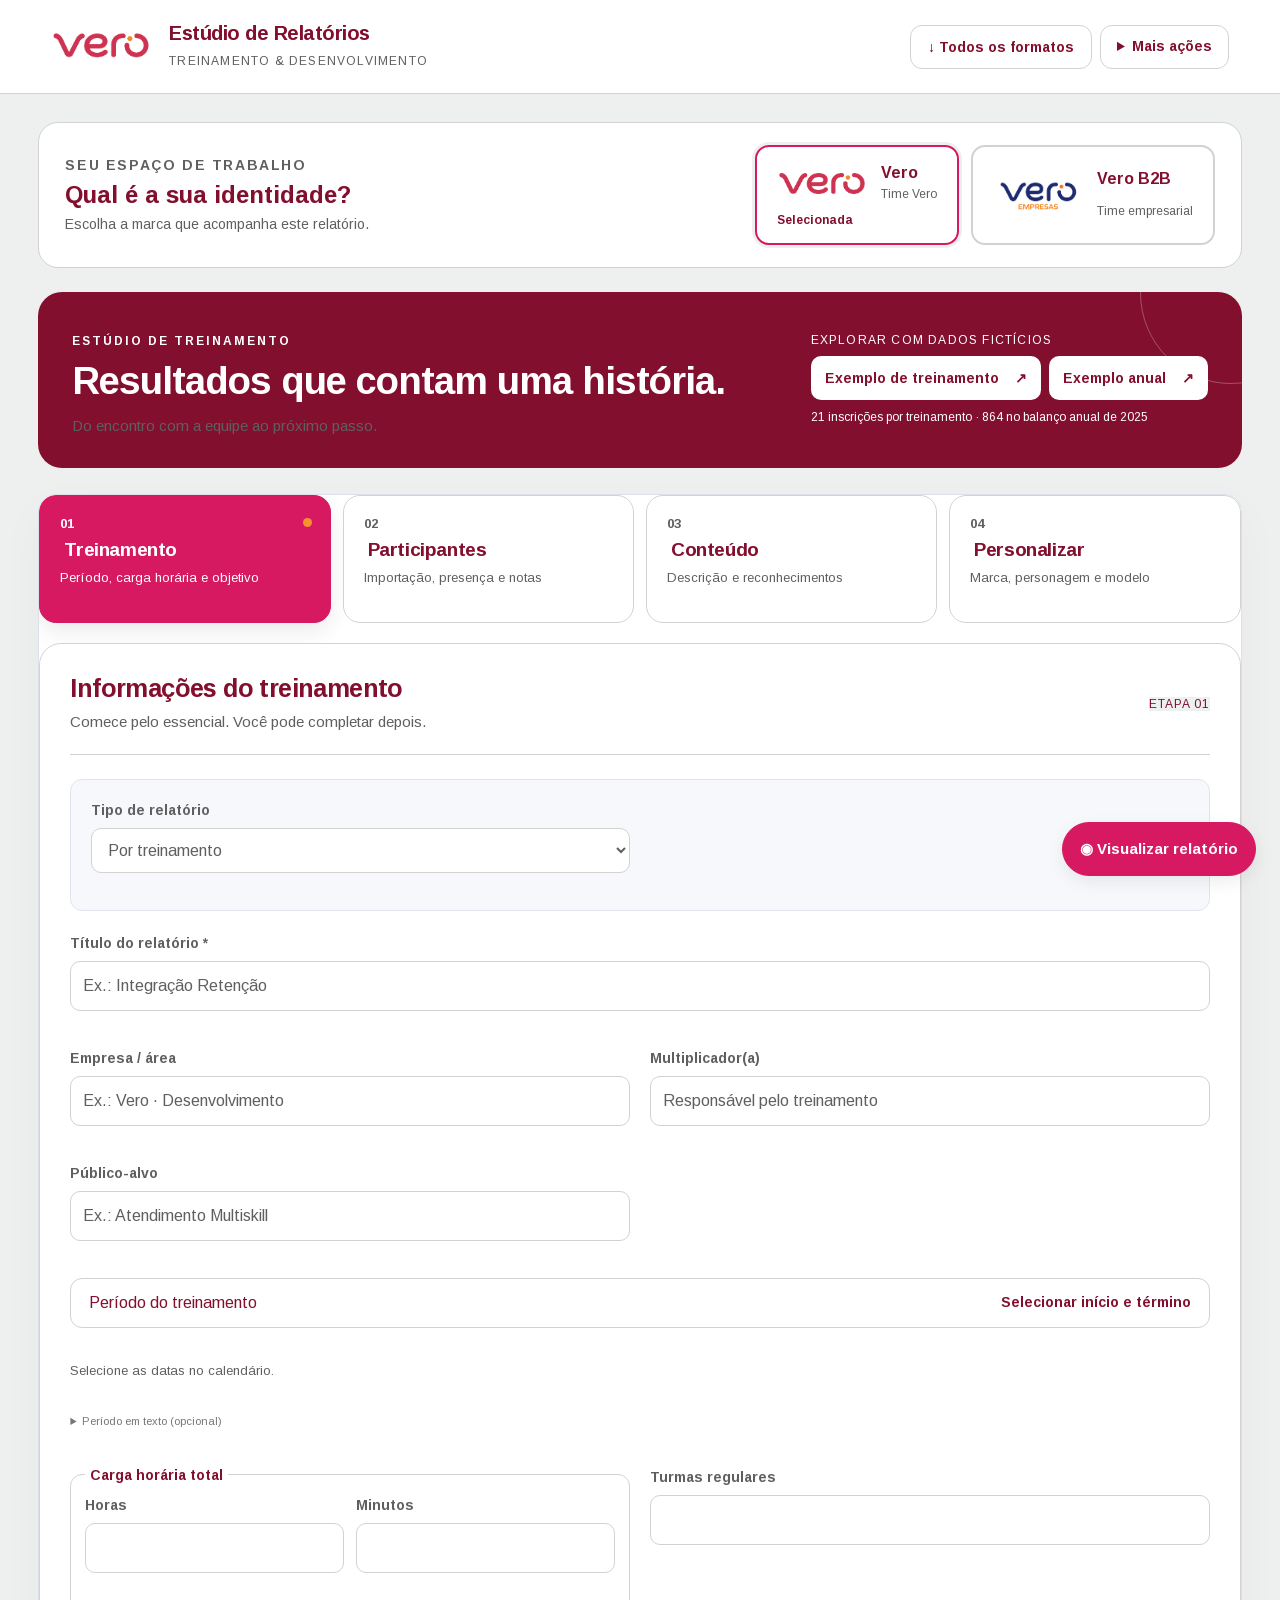
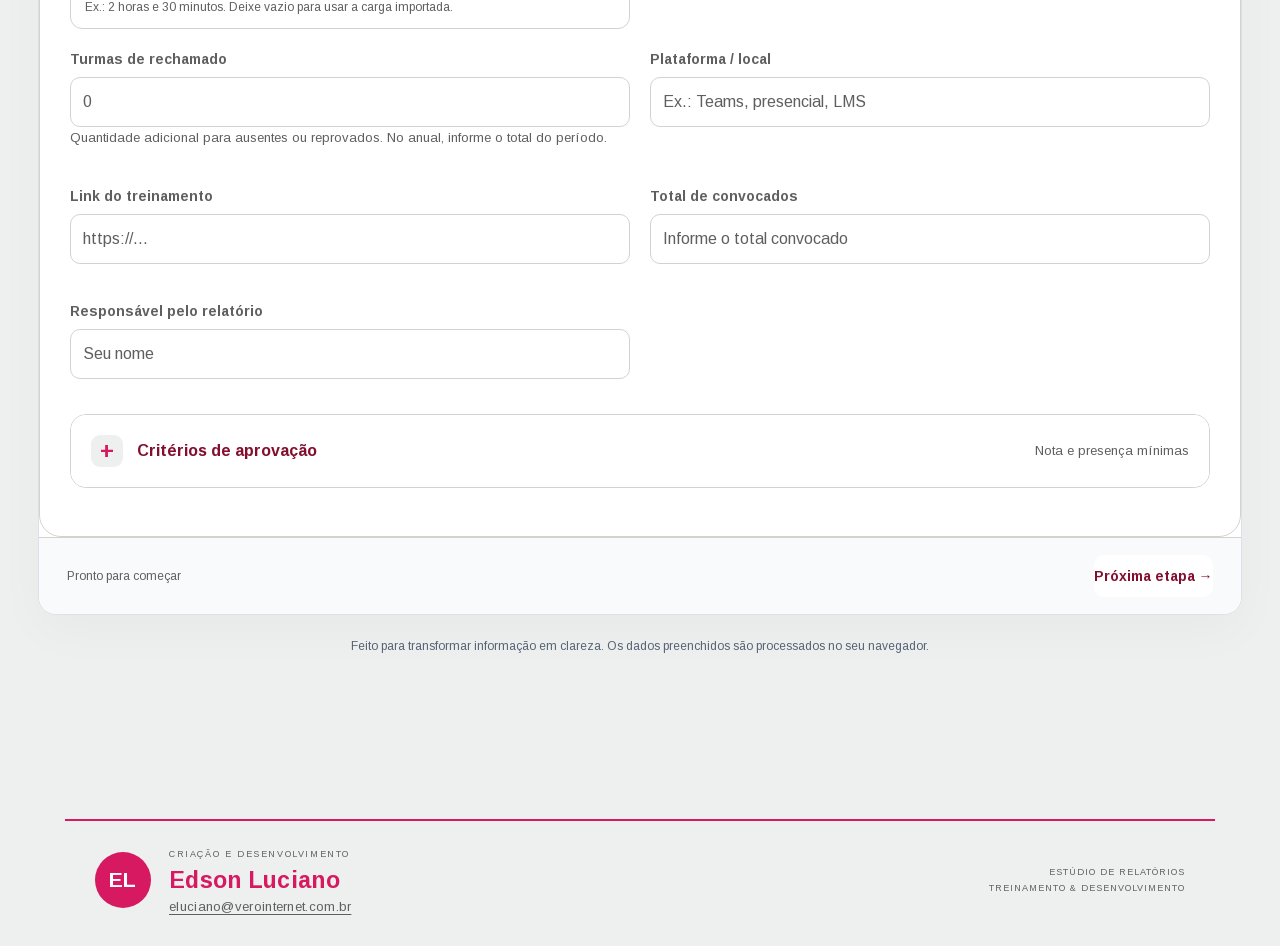
==== commit e4c4004c: "Add files via upload" ====
--- a/index.html
+++ b/index.html
@@ -1 +1 @@
-<!doctype html><html lang="pt-BR"><head><meta charset="UTF-8"><meta name="viewport" content="width=device-width,initial-scale=1"><title>Estúdio de Relatórios | Treinamento</title><meta name="description" content="Organize treinamentos e crie relatórios profissionais em PDF."><link rel="icon" type="image/svg+xml" href="data:image/svg+xml,%3Csvg xmlns='http://www.w3.org/2000/svg' viewBox='0 0 40 40'%3E%3Crect width='40' height='40' rx='10' fill='%23cd2e67'/%3E%3Cpath d='M12 10h16v21H12z' fill='white'/%3E%3Cpath d='M16 17h8M16 22h8M16 27h5' stroke='%23cd2e67' stroke-width='2'/%3E%3C/svg%3E"><link rel="stylesheet" href="style.css?v=30-8b814f60d1"><link rel="stylesheet" href="studio.css?v=30-ed98fdcd8c"><link rel="stylesheet" href="brand-guide.css?v=30-db98aa013b"><link rel="stylesheet" href="signature-cover.css?v=30-07432426b2"><link rel="stylesheet" href="motion.css?v=30-355968e4a8"><link rel="stylesheet" href="report-models.css?v=30-9c7d5ed557"><link rel="stylesheet" href="workspace-focus.css?v=30-6572f8aa7f"><script defer src="motion.js?v=30-ee07b87bda"></script><script defer src="pdf-lib.min.js?v=30-0f9a5cad07"></script><script defer src="fontkit.min.js?v=30-d8df561b9f"></script><script defer src="brand-media.js?v=30-39a20c776b"></script><script defer src="report.js?v=30-42e0929550"></script><script defer src="narrative.js?v=30-c8898ac0f2"></script><script defer src="content-builder.js?v=30-a1d44599af"></script><script defer src="vendor/docx.js?v=30-ecef72931c"></script><script defer src="report-exports.js?v=30-66de7b4880"></script><script defer src="import-core.js?v=30-caa20ba28f"></script><script defer src="vendor/html2canvas.min.js?v=30-e87e550794"></script><script defer src="email-style.js?v=30-9725783d0b"></script><script defer src="email-draft.js?v=30-fe3006a374"></script><script defer src="premium.js?v=30-2af8f9bc08"></script><script defer src="periods.js?v=30-c28e0725e4"></script><script defer src="demo-data.js?v=30-d63bcc8749"></script><script defer src="vendor/xlsx.full.min.js?v=30-cc015130aa"></script><script defer src="app.js?v=30-8f64149d85"></script><script defer src="report-snapshot.js?v=30-36d6dc5a30"></script><script defer src="download-center.js?v=30-cf56ef4e12"></script><script defer src="import-ui.js?v=30-f4705a7ffe"></script><script defer src="teams-import.js?v=30-9f55f25fda"></script><script defer src="workspace-focus.js?v=sem-office-9a4d926e4f"></script><meta name="estudio-version" content="30"><!-- Distribuição GitHub v30 — 28/09/2026 --><link rel="stylesheet" href="vero-interface.css?v=20260928"><script defer src="vero-interface.js?v=20260928"></script></head><body><header><a class="brand" href="#"><span class="brand-icon">▤</span><span>Estúdio de Relatórios<small>TREINAMENTO & DESENVOLVIMENTO</small></span></a><div class="header-actions"><button id="viewReport" class="primary" type="button">◉ Visualizar relatório</button><button id="motionToggle" type="button" aria-pressed="true">Efeitos: ligados</button><button id="downloadCenter" type="button">↓ Todos os formatos</button><button id="load">Abrir backup</button><button id="save">Salvar backup</button><button id="word">↓ Word editável</button><button id="copyEmail">Preparar e-mail</button><button class="primary" id="pdf">↓ Gerar PDF</button></div></header><main><div class="intro"><div><p class="eyebrow">ESTÚDIO DE TREINAMENTO</p><h1>Resultados que contam uma história.</h1><p>Do encontro com a equipe ao próximo passo.</p></div><div class="demo-actions"><span>EXPLORAR COM DADOS FICTÍCIOS</span><div><button id="example" type="button">Exemplo de treinamento <span aria-hidden="true">↗</span></button><button id="exampleAnnual" type="button">Exemplo anual <span aria-hidden="true">↗</span></button></div><small>21 inscrições por treinamento · 864 no balanço anual de 2025</small></div></div><section class="workspace"><div class="editor"><nav aria-label="Etapas do relatório"><button class="tab active" data-tab="general">01 <span>Treinamento</span></button><button class="tab" data-tab="people">02 <span>Participantes</span></button><button class="tab" data-tab="content">03 <span>Conteúdo</span></button><button class="tab" data-tab="design">04 <span>Personalizar</span></button></nav><form id="form" novalidate><section id="general" class="panel"><div class="section-head"><div><h2>Informações do treinamento</h2><p>Comece pelo essencial. Você pode completar depois.</p></div><span class="badge">ETAPA 01</span></div><div class="annual-controls"><div class="fields"><label>Tipo de relatório<select id="reportMode"><option value="training">Por treinamento</option><option value="annual">Relatório anual</option></select></label><label id="annualYearLabel" hidden>Ano do relatório<input id="reportYear" type="number" min="1900" max="2100" step="1"></label></div><div id="annualHelp" hidden><p class="hint">Importe a planilha na etapa Participantes: uma linha por pessoa e treinamento, com nome, e-mail, treinamento, início, término, supervisor, setor, nota, presença e situação. O ano usa a data de início; na ausência dela, a data de término. Registros sem data ficam fora do consolidado. Inclua a coluna Carga horária (h) na planilha: a duração de cada edição é contada uma vez, mesmo com vários participantes. Valores ausentes ou divergentes são sinalizados.</p><label>Balanço do ano e próximos passos<textarea data-field="annualNotes" maxlength="10000" rows="4" placeholder="Registre conquistas, desafios e prioridades para o próximo ano."></textarea></label><p id="annualStatus" role="status" class="hint"></p></div></div><div class="fields"><label class="wide">Título do relatório *<input data-field="title" placeholder="Ex.: Integração Retenção" maxlength="200"></label><label>Empresa / área<input data-field="company" placeholder="Ex.: Vero · Desenvolvimento" maxlength="150"></label><label>Multiplicador(a)<input data-field="facilitator" placeholder="Responsável pelo treinamento" maxlength="150"></label><label>Público-alvo<input data-field="audience" placeholder="Ex.: Atendimento Multiskill" maxlength="200"></label><label>Data de início<input type="date" data-field="startDate"></label><label>Data de término<input type="date" data-field="endDate"></label><p class="wide hint" id="periodDisplay"></p><details class="wide legacy-period"><summary>Período em texto (opcional)</summary><label>Descrição alternativa<input data-field="period" placeholder="Use apenas se não houver datas definidas" maxlength="150"></label></details><label>Carga horária total (h)<input data-field="hours" type="number" min="0" max="10000" step="0.25" placeholder="0"></label><label>Quantidade de turmas<input data-field="classes" type="number" min="1" max="10000" step="1"></label><label>Plataforma / local<input data-field="platform" placeholder="Ex.: Teams, presencial, LMS" maxlength="150"></label><label>Link do treinamento<input data-field="link" type="url" placeholder="https://..."></label><label>Total de convocados<input data-field="invited" type="number" min="0" max="100000" step="1" placeholder="Informe o total convocado"></label><label>Responsável pelo relatório<input data-field="author" placeholder="Seu nome" maxlength="150"></label></div><div class="rule-box"><h3>Critérios de aprovação</h3><p>Ajuste à regra do treinamento. A nota usa escala de 0 a 10.</p><div class="fields"><label>Nota mínima<input type="number" data-field="minGrade" min="0" max="10" step="0.1"></label><label>Presença mínima (%)<input type="number" data-field="minAttendance" min="0" max="100" step="1"></label></div><small>Aprovação exige status “Concluído”, nota e presença informadas, com ambos os critérios atendidos. Dados incompletos ficam “A avaliar”.</small></div></section><section id="people" class="panel hidden"><div class="section-head"><div><h2>Quem participou?</h2><p>Notas, presença e resultados em um só lugar.</p></div><button type="button" class="secondary" id="addPerson">+ Adicionar</button></div><div class="participant-import"><div><h3>Importar participantes de um arquivo</h3><p>Excel, PDF com texto selecionável, CSV, TSV ou TXT. Selecione até 20 arquivos de uma vez (20 MB por arquivo e 100 MB no total). O painel reúne os participantes para você conferir antes de incluir. PDFs precisam ter texto selecionável.</p></div><label class="file-picker">Escolher arquivos<input id="participantsFile" type="file" multiple accept=".xlsx,.xls,.pdf,.csv,.tsv,.txt"></label><span id="importProgress" role="status" aria-live="polite"></span></div><div class="participant-import"><div><h3>Presença do Microsoft Teams</h3><p>Importe o CSV de presença e associe ao treinamento. Atualize a presença mantendo notas, supervisor, setor e elogios.</p><small>Importação por arquivo · a conexão automática à conta Microsoft exige configuração corporativa.</small></div><button type="button" id="openTeams">Importar presença do Teams</button></div><div class="filter-box"><h3>Separar participantes e relatório</h3><div class="fields"><label>Treinamento<select id="filterTraining"></select></label><label>Período cadastrado<select id="filterPeriod"></select></label><label>De<input id="filterStart" type="date"></label><label>Até<input id="filterEnd" type="date"></label><label>Supervisor<select id="filterSupervisor"></select></label><label>Setor<select id="filterSector"></select></label></div><button type="button" id="clearFilters" class="text-button">Limpar todos os filtros</button><p id="filterSummary" class="hint"></p><button id="assignPeriod" type="button">Preencher registros sem treinamento/data</button><p class="hint">Usa o nome e as datas da etapa Treinamento apenas nos campos vazios dos registros exibidos. Uma pessoa em dois treinamentos ocupa duas linhas.</p></div><div class="participant-search"><div class="search-intro"><span class="search-symbol" aria-hidden="true">⌕</span><div><small>ACESSO RÁPIDO</small><h3>Encontre a pessoa. Atualize a nota.</h3><p>Pesquise pelo nome para localizar o participante nos filtros atuais.</p></div></div><label>Buscar participante por nome<input id="personSearch" type="search" placeholder="Digite o nome para lançar ou revisar a nota" autocomplete="off"></label><button type="button" id="clearPersonSearch" class="text-button">Limpar busca</button><p id="personSearchCount" role="status" class="hint"></p></div><div id="peopleList"></div><div id="peoplePagination" class="people-pagination" aria-label="Páginas de participantes"></div><details class="bulk"><summary>Colar participantes de uma planilha</summary><p>Cole as linhas com os cabeçalhos da planilha, ou use campos como Nome: Ana; Gestor: Pedro; Nota: 9. O painel prepara uma prévia para conferência.</p><textarea id="bulk" placeholder="Nome&#9;Gestor&#9;9,5&#9;100" rows="4"></textarea><button type="button" id="importRows">Ler e conferir dados</button></details><p class="hint">Participantes = pessoas com status Concluído ou Em andamento. Ausentes e Pendentes não entram nesse total.</p></section><section id="content" class="panel hidden"><div class="section-head"><div><h2>Marque. O texto fica pronto.</h2><p>Selecione o que se aplica ao treinamento e acompanhe a descrição na prévia.</p></div><span class="badge">ETAPA 03</span></div><div class="writing-tools"><button type="button" id="varyWriting">Variar redação automática</button><p class="hint">Os dados e as observações permanecem os mesmos. Textos em modo manual são preservados.</p></div><div id="recognitionEditor" class="recognition-editor"></div><div id="contentBuilder"></div><details class="generated-editor"><summary>Revisar e ajustar os textos preenchidos</summary><p class="hint">Ao editar um texto, somente esse campo passa para o modo manual. As demais seções continuam automáticas.</p><div id="autoControls"></div><label>Objetivo do treinamento<textarea data-field="objective" rows="4" placeholder="O que o treinamento pretende desenvolver?"></textarea></label><label>Temas abordados <small>Um tema por linha</small><textarea data-field="topics" rows="7" placeholder="Boas práticas de atendimento&#10;Escuta ativa e rapport&#10;Argumentação em retenção"></textarea></label><label>Cronograma <small>Uma etapa por linha</small><textarea data-field="schedule" rows="5" placeholder="1ª semana: Integração operacional&#10;2ª semana: Acompanhamento prático"></textarea></label><label>Análise e próximos passos<textarea data-field="analysis" rows="5" placeholder="Registre resultados observados, dificuldades e ações de acompanhamento."></textarea></label></details><div class="section-head"><h3>Seções adicionais</h3><button type="button" id="addSection">+ Criar seção</button></div><div id="customList"></div></section><section id="design" class="panel hidden"><div class="section-head"><div><h2>Um relatório com a sua cara</h2><p>Escolha o visual e as informações que entram no PDF.</p></div></div><label>Modelo do relatório<select data-field="reportStyle"><option value="premium">Editorial da marca · capa e resultados</option><option value="editorial">Editorial · abertura marcante e blocos visuais</option><option value="executive">Dossiê executivo · estrutura e indicadores</option><option value="magazine">Revista Em Foco · direção de arte editorial</option><option value="compact">Executivo compacto · leitura objetiva</option></select></label><p class="hint">Cores extraídas das referências enviadas, com a proporção visual de cada identidade. Tipografia: Obviously Variable quando instalada, Arimo incorporada como alternativa. O PDF e a cópia visual usam Arimo.</p><label>Subtítulo de abertura<input data-field="reportSubtitle" placeholder="Ex.: Aprendizagem que transforma o atendimento" maxlength="180"></label><div class="logo-upload"><label>Logotipo da empresa <small>Opcional · PNG ou JPG, até 2 MB</small><input type="file" id="logoInput" accept="image/png,image/jpeg"></label><div id="logoPreview"></div><button type="button" id="removeLogo" class="text-button">Remover logotipo</button></div><div class="logo-upload"><label>Personagem do relatório <small>PNG ou JPG · até 2 MB. Use PNG transparente para ficar sem fundo.</small><input type="file" id="portraitInput" accept="image/png,image/jpeg"></label><button type="button" id="changePortrait">Trocar personagem</button><div id="portraitPreview"></div><button type="button" id="restorePortrait" class="text-button">Restaurar personagem padrão</button><p class="hint">Atualiza automaticamente a capa Vero e as exportações, preservando as proporções da imagem.</p></div><label>Identidade visual<select data-field="theme"><option value="rose">Vero</option><option value="b2b">B2B</option></select></label><p class="hint">Vero: rosa e laranja principais; amarelo e tons de rosa nos detalhes. B2B: azul principal predominante, com os demais tons como apoio.</p><div class="palette-preview" id="palettePreview" aria-label="Cores da identidade selecionada"></div><h3>Seções e ordem de apresentação</h3><p class="hint">Desmarque para ocultar. Use as setas para reorganizar.</p><div id="sectionOrder"></div><h3>Detalhamento dos participantes</h3><div id="columnOptions" class="checks"></div><div class="rule-box"><h3>Continue quando quiser</h3><p>Use “Word editável” para editar o texto no Word. Para retomar os campos e as escolhas neste painel, use “Salvar backup” e “Abrir backup”.</p><label class="check"><input type="checkbox" id="localDraft"> Guardar também um rascunho neste navegador</label><small>Opcional. O rascunho fica neste dispositivo e pode ser apagado ao limpar os dados do navegador. Baixe uma cópia para conservar o trabalho.</small></div><button type="button" id="newReport" class="danger">Começar outro relatório</button></section></form><footer class="editor-footer"><span id="status" role="status" aria-live="polite">Pronto para começar</span><button id="next" class="text-button">Próxima etapa →</button></footer></div></section><p class="bottom-note">Feito para transformar informação em clareza. Os dados preenchidos são processados no seu navegador.</p></main><footer class="developer-credit creator-signature" aria-label="Créditos do sistema"><div class="creator-monogram" aria-hidden="true">EL</div><div class="creator-info"><small>CRIAÇÃO E DESENVOLVIMENTO</small><strong>Edson Luciano</strong><a href="mailto:eluciano@verointernet.com.br">eluciano@verointernet.com.br</a></div><span class="creator-label">ESTÚDIO DE RELATÓRIOS<br>TREINAMENTO & DESENVOLVIMENTO</span></footer><dialog id="reportPreviewDialog" aria-labelledby="reportPreviewTitle"><div class="preview-dialog-top"><div><small>CONFERIR ANTES DE EXPORTAR</small><h2 id="reportPreviewTitle">Seu relatório</h2></div><button type="button" id="closeReportPreview" aria-label="Fechar visualização">Fechar ✕</button></div><aside class="preview-area"><div class="preview-heading"><div><span class="dot"></span> PRÉVIA DO RELATÓRIO</div><span>A4 · PDF</span></div><div class="preview-controls"><div class="brand-switch" role="group" aria-label="Identidade do relatório"><button type="button" data-brand="rose">Vero</button><button type="button" data-brand="b2b">B2B</button></div><button id="selectReport">Selecionar tudo · visual completo</button><span id="reportScopeLabel"></span></div><div id="preview" class="paper" tabindex="0" aria-label="Relatório selecionável para cópia"></div><p class="preview-note">Esta é a composição usada nas exportações visuais. Feche para continuar preenchendo.</p></aside></dialog><dialog id="importDialog" aria-labelledby="importTitle"><div class="import-dialog-head"><div><p class="eyebrow">IMPORTAÇÃO DE PARTICIPANTES</p><h2 id="importTitle">Confira a distribuição dos dados</h2><p id="importFilename"></p></div><button type="button" id="closeImport" aria-label="Fechar importação">✕</button></div><div class="import-dialog-body"><div id="importWarnings" role="status"></div><div class="import-config"><label>Aba do arquivo<select id="importSheet"></select></label><label>Linha dos cabeçalhos<select id="importHeader"></select></label><label>Escala da nota na origem<select id="gradeScale"><option value="ten">0 a 10</option><option value="hundred">0 a 100 (dividir por 10)</option></select></label><label>Formato da presença<select id="attendanceScale"><option value="percent">0 a 100 ou com símbolo %</option><option value="fraction">Fração de 0 a 1 (ex.: 0,95)</option></select></label></div><details class="mapping-details"><summary>Conferir ou ajustar as colunas reconhecidas</summary><div id="columnMapping"></div><p class="hint">Escolha de onde vem cada informação. Colunas extras não selecionadas não serão incluídas.</p></details><button type="button" id="rebuildImport">Aplicar ajustes de leitura</button><p class="hint">Aplicar ajustes refaz a prévia. Revise as colunas antes de editar as células abaixo.</p><div class="import-actions"><button type="button" id="selectAllImport">Selecionar tudo · todas as páginas</button><button type="button" id="selectValid">Selecionar linhas válidas</button><button type="button" id="unselectAll">Desmarcar todas</button><button type="button" id="excludeDuplicates">Desmarcar possíveis duplicatas</button></div><p id="importSummary" role="status" aria-live="polite"></p><div class="import-table-scroll"><table id="importTable"></table></div><div class="import-pagination"><button type="button" id="importPrev">← Anteriores</button><span id="importPage"></span><button type="button" id="importNext">Próximas →</button></div></div><div class="import-dialog-foot"><p>As linhas selecionadas serão adicionadas aos participantes atuais.</p><button type="button" class="primary" id="confirmImport">Adicionar participantes selecionados</button></div></dialog><dialog id="downloadDialog" aria-labelledby="downloadsTitle"><div class="import-dialog-head"><div><p class="eyebrow">EXPORTAR E COMPARTILHAR</p><h2 id="downloadsTitle">Escolha como levar seu relatório</h2></div><button id="closeDownloads" aria-label="Fechar downloads">✕</button></div><p>Todos os formatos de exportação usam o conteúdo visível e a ordem da prévia. PDF, HTML e Word visual preservam a composição em imagens. Planilhas e formatos de texto preservam o conteúdo, mas não suportam o design gráfico. O Word editável permite alterar textos, com diagramação própria. Nada é enviado a serviços de IA.</p><div class="download-grid"><button type="button" data-download="pdf"><strong>PDF · visual fiel</strong><span>Páginas em imagem, com a composição da prévia.</span></button><button type="button" data-download="docxvisual"><strong>Word · visual fiel</strong><span>Composição preservada em imagens; textos não editáveis.</span></button><button type="button" data-download="docx"><strong>Word · editável</strong><span>Texto e tabelas editáveis, com diagramação própria.</span></button><button type="button" data-download="html"><strong>HTML</strong><span>Cópia visual da prévia em imagens incorporadas.</span></button><button type="button" data-download="xlsx"><strong>Excel · XLSX</strong><span>Conteúdo visível em ordem, com abas para as tabelas.</span></button><button type="button" data-download="csv"><strong>CSV</strong><span>Relatório em linhas ordenadas; separador ponto e vírgula.</span></button><button type="button" data-download="tsv"><strong>TSV</strong><span>Relatório em linhas ordenadas; separador tabulação.</span></button><button type="button" data-download="md"><strong>Markdown · MD</strong><span>Conteúdo e tabelas em texto para ferramentas de IA.</span></button><button type="button" data-download="txt"><strong>Texto · TXT</strong><span>Conteúdo em texto simples.</span></button><button type="button" data-download="json"><strong>Dados para IA · JSON</strong><span>Blocos visíveis do relatório, na ordem da prévia.</span></button><button type="button" data-download="jsonl"><strong>Dados para IA · JSONL</strong><span>Um bloco visível por linha, com sua ordem.</span></button><button type="button" data-download="backup"><strong>Backup editável · JSON</strong><span>Projeto completo para reabrir neste sistema.</span></button><button type="button" data-download="png"><strong>Preparar imagem · PNG</strong><span>Abre a preparação da imagem em alta resolução.</span></button><button type="button" data-download="eml"><strong>Preparar e-mail · EML</strong><span>Abre a preparação da mensagem com o relatório.</span></button></div><p id="downloadStatus" role="status" aria-live="polite"></p><p class="hint">Para continuar editando neste sistema, use Backup editável. O JSON de dados para IA tem outra estrutura e não substitui o backup. PNG e EML são preparados na janela de e-mail.</p></dialog><dialog id="emailDialog" aria-labelledby="emailTitle"><div class="import-dialog-head"><div><h2 id="emailTitle">Relatório para e-mail</h2><p>Prepare uma mensagem com o relatório completo no corpo e abra o arquivo no seu programa de e-mail.</p></div><button id="closeEmail" aria-label="Fechar">✕</button></div><div class="email-draft-fields"><label>Assunto<input id="draftSubject" maxlength="200" placeholder="Assunto do e-mail"></label><label>Mensagem de apresentação<textarea id="draftMessage" rows="7" maxlength="10000"></textarea></label><div class="webmail-actions"><button type="button" id="openOutlookWeb">Abrir no Outlook Web</button><button type="button" id="openGmailWeb">Abrir no Gmail</button></div><p class="hint">Os botões copiam a mensagem com o relatório e abrem o e-mail com o assunto preenchido. Clique no corpo do e-mail e pressione Ctrl+V. É necessário estar conectado à internet.</p><a id="webmailFallback" target="_blank" rel="noopener noreferrer" hidden>Abrir a nova mensagem no navegador</a><button id="downloadEmailDraft" type="button">Baixar e-mail pronto (.eml)</button><p id="draftStatus" role="status" aria-live="polite" class="hint"></p><p class="hint">O arquivo inclui a mensagem editável e o relatório como imagens em alta resolução. Abra-o no Outlook ou em outro programa compatível. A abertura como rascunho varia conforme a versão. Para Gmail no navegador, use a cópia abaixo. Nada é enviado automaticamente.</p></div><div class="email-controls"><button id="selectEmail">Selecionar tudo · Ctrl+C</button><button id="makeEmailImage" type="button">Gerar imagem fiel ao visual</button><span>A imagem inclui textos, tabelas, cores, gráficos e logotipo. Para editar as escritas, use o Word.</span></div><div id="emailImageTools" hidden><p id="imageStatus" role="status"></p><button id="copyEmailImage" type="button">Copiar mensagem e relatório</button><button id="downloadEmailImage" type="button">Baixar imagem PNG</button><img id="emailImage" alt="Relatório completo em imagem" style="display:block;max-width:100%;margin:20px auto"></div><div id="emailContent" tabindex="0"></div></dialog><dialog id="teamsDialog" aria-labelledby="teamsTitle"><div class="import-dialog-head"><h2 id="teamsTitle">Atualizar presença · Teams</h2><button type="button" id="closeTeams" aria-label="Fechar">✕</button></div><p>Selecione a edição exata do treinamento. A identificação usa o e-mail; nomes são usados apenas quando não há e-mail e a correspondência é única. Divergências ficam bloqueadas para revisão.</p><div class="fields"><label>Treinamento<input id="teamsTraining" maxlength="200"></label><label>Data inicial<input id="teamsStart" type="date"></label><label>Data final<input id="teamsEnd" type="date"></label><label>Duração desta edição (horas)<input id="teamsHours" type="number" min="0.01" max="10000" step="any"></label><label class="wide">CSV de presença do Teams<input id="teamsFile" type="file" accept=".csv,.tsv,.txt"></label></div><p class="hint">Use a duração total da edição selecionada. A presença é calculada pelo tempo em reunião ÷ duração informada, limitada a 100%. Para treinamentos com várias reuniões, consolide os tempos antes de importar. A importação não atribui nota nem aprovação.</p><button type="button" id="reviewTeams">Conferir atualização</button><p id="teamsSummary" role="status"></p><div style="overflow:auto;max-height:400px"><table id="teamsTable"></table></div><button type="button" class="primary" id="applyTeams" disabled>Aplicar presença selecionada</button></dialog><input type="file" id="file" accept=".json,application/json" hidden><div id="toast" role="status" aria-live="polite"></div></body></html>
+<!doctype html><html lang="pt-BR"><head><meta charset="UTF-8"><meta name="viewport" content="width=device-width,initial-scale=1"><title>Estúdio de Relatórios | Treinamento</title><meta name="description" content="Organize treinamentos e crie relatórios profissionais em PDF."><link rel="icon" type="image/svg+xml" href="data:image/svg+xml,%3Csvg xmlns='http://www.w3.org/2000/svg' viewBox='0 0 40 40'%3E%3Crect width='40' height='40' rx='10' fill='%23cd2e67'/%3E%3Cpath d='M12 10h16v21H12z' fill='white'/%3E%3Cpath d='M16 17h8M16 22h8M16 27h5' stroke='%23cd2e67' stroke-width='2'/%3E%3C/svg%3E"><link rel="stylesheet" href="style.css?v=8b814f60d139"><link rel="stylesheet" href="studio.css?v=ed98fdcd8c1d"><link rel="stylesheet" href="brand-guide.css?v=db98aa013bf9"><link rel="stylesheet" href="signature-cover.css?v=07432426b2c8"><link rel="stylesheet" href="motion.css?v=355968e4a8e8"><link rel="stylesheet" href="report-models.css?v=9c7d5ed55770"><link rel="stylesheet" href="workspace-focus.css?v=6572f8aa7f78"><script defer src="motion.js?v=ee07b87bda29"></script><script defer src="pdf-lib.min.js?v=0f9a5cad0794"></script><script defer src="fontkit.min.js?v=d8df561b9fba"></script><script defer src="brand-media.js?v=39a20c776ba0"></script><script defer src="report.js?v=c2d39e55df13"></script><script defer src="narrative.js?v=eec1b82dee9e"></script><script defer src="content-builder.js?v=a1d44599afba"></script><script defer src="vendor/docx.js?v=ecef72931c98"></script><script defer src="report-exports.js?v=66de7b488033"></script><script defer src="import-core.js?v=0c4792943fd3"></script><script defer src="vendor/html2canvas.min.js?v=e87e55079432"></script><script defer src="email-style.js?v=9725783d0ba3"></script><script defer src="email-draft.js?v=fe3006a374f6"></script><script defer src="premium.js?v=350f1fc14a68"></script><script defer src="periods.js?v=c28e0725e457"></script><script defer src="demo-data.js?v=d63bcc874959"></script><script defer src="vendor/xlsx.full.min.js?v=cc015130aa85"></script><script defer src="app.js?v=7ecb8ee8f861"></script><script defer src="report-snapshot.js?v=5ec37903f570"></script><script defer src="download-center.js?v=0b7d0dadeefd"></script><script defer src="import-ui.js?v=f4705a7ffe28"></script><script defer src="teams-import.js?v=9f55f25fda01"></script><script defer src="workspace-focus.js?v=9a4d926e4fe0"></script><meta name="estudio-version" content="30"><!-- Distribuição GitHub v30 — 28/09/2026 --><link rel="stylesheet" href="vero-interface.css?v=6eaf8957b163"><script defer src="vero-interface.js?v=eafe534f25d1"></script><link rel="stylesheet" href="ui-contrast.css?v=804b07a7ff6d"><link rel="stylesheet" href="floating-preview.css?v=79f682ff95e9"><link rel="stylesheet" href="studio-upgrade.css?v=d494a8971ae9"><script defer src="vendor/exceljs.min.js?v=7e49da68588e"></script><script defer src="studio-upgrade.js?v=a0f5db3e6f70"></script></head><body><header><a class="brand" href="#"><span class="brand-icon">▤</span><span>Estúdio de Relatórios<small>TREINAMENTO & DESENVOLVIMENTO</small></span></a><div class="header-actions"><button id="viewReport" aria-haspopup="dialog" aria-controls="reportPreviewDialog" class="primary" type="button">◉ Visualizar relatório</button><button id="motionToggle" type="button" aria-pressed="true">Efeitos: ligados</button><button id="downloadCenter" type="button">↓ Todos os formatos</button><button id="load">Abrir backup</button><button id="save">Salvar backup</button><button id="word">↓ Word editável</button><button id="copyEmail">Preparar e-mail</button><button class="primary" id="pdf">↓ Gerar PDF</button></div></header><main><div class="intro"><div><p class="eyebrow">ESTÚDIO DE TREINAMENTO</p><h1>Resultados que contam uma história.</h1><p>Do encontro com a equipe ao próximo passo.</p></div><div class="demo-actions"><span>EXPLORAR COM DADOS FICTÍCIOS</span><div><button id="example" type="button">Exemplo de treinamento <span aria-hidden="true">↗</span></button><button id="exampleAnnual" type="button">Exemplo anual <span aria-hidden="true">↗</span></button></div><small>21 inscrições por treinamento · 864 no balanço anual de 2025</small></div></div><section class="workspace"><div class="editor"><nav aria-label="Etapas do relatório"><button class="tab active" data-tab="general">01 <span>Treinamento</span></button><button class="tab" data-tab="people">02 <span>Participantes</span></button><button class="tab" data-tab="content">03 <span>Conteúdo</span></button><button class="tab" data-tab="design">04 <span>Personalizar</span></button></nav><form id="form" novalidate><section id="general" class="panel"><div class="section-head"><div><h2>Informações do treinamento</h2><p>Comece pelo essencial. Você pode completar depois.</p></div><span class="badge">ETAPA 01</span></div><div class="annual-controls"><div class="fields"><label>Tipo de relatório<select id="reportMode"><option value="training">Por treinamento</option><option value="annual">Relatório anual</option></select></label><label id="annualYearLabel" hidden>Ano do relatório<input id="reportYear" type="number" min="1900" max="2100" step="1"></label></div><div id="annualHelp" hidden><p class="hint">Importe a planilha na etapa Participantes: uma linha por pessoa e treinamento, com nome, e-mail, treinamento, início, término, supervisor, setor, nota, presença e situação. O ano usa a data de início; na ausência dela, a data de término. Registros sem data ficam fora do consolidado. Inclua a coluna Carga horária (h) na planilha: a duração de cada edição é contada uma vez, mesmo com vários participantes. Valores ausentes ou divergentes são sinalizados.</p><label>Balanço do ano e próximos passos<textarea data-field="annualNotes" maxlength="10000" rows="4" placeholder="Registre conquistas, desafios e prioridades para o próximo ano."></textarea></label><p id="annualStatus" role="status" class="hint"></p></div></div><div class="fields"><label class="wide">Título do relatório *<input data-field="title" placeholder="Ex.: Integração Retenção" maxlength="200"></label><label>Empresa / área<input data-field="company" placeholder="Ex.: Vero · Desenvolvimento" maxlength="150"></label><label>Multiplicador(a)<input data-field="facilitator" placeholder="Responsável pelo treinamento" maxlength="150"></label><label>Público-alvo<input data-field="audience" placeholder="Ex.: Atendimento Multiskill" maxlength="200"></label><label>Data de início<input type="date" data-field="startDate"></label><label>Data de término<input type="date" data-field="endDate"></label><p class="wide hint" id="periodDisplay"></p><details class="wide legacy-period"><summary>Período em texto (opcional)</summary><label>Descrição alternativa<input data-field="period" placeholder="Use apenas se não houver datas definidas" maxlength="150"></label></details><label>Carga horária total (h)<input data-field="hours" type="number" min="0" max="10000" step="0.25" placeholder="0"></label><label>Turmas regulares<input data-field="classes" type="number" min="1" max="10000" step="1"></label><label>Turmas de rechamado<input data-field="recallClasses" type="number" min="0" max="10000" step="1" value="0"><small>Quantidade adicional para ausentes ou reprovados. No anual, informe o total do período.</small></label><label>Plataforma / local<input data-field="platform" placeholder="Ex.: Teams, presencial, LMS" maxlength="150"></label><label>Link do treinamento<input data-field="link" type="url" placeholder="https://..."></label><label>Total de convocados<input data-field="invited" type="number" min="0" max="100000" step="1" placeholder="Informe o total convocado"></label><label>Responsável pelo relatório<input data-field="author" placeholder="Seu nome" maxlength="150"></label></div><div class="rule-box"><h3>Critérios de aprovação</h3><p>Ajuste à regra do treinamento. A nota usa escala de 0 a 10.</p><div class="fields"><label>Nota mínima<input type="number" data-field="minGrade" min="0" max="10" step="0.1"></label><label>Presença mínima (%)<input type="number" data-field="minAttendance" min="0" max="100" step="1"></label></div><small>Aprovação exige status “Concluído”, nota e presença informadas, com ambos os critérios atendidos. Dados incompletos ficam “A avaliar”.</small></div></section><section id="people" class="panel hidden"><div class="section-head"><div><h2>Quem participou?</h2><p>Notas, presença e resultados em um só lugar.</p></div><button type="button" class="secondary" id="addPerson">+ Adicionar</button></div><div class="participant-import"><div><h3>Importar participantes de um arquivo</h3><p>Excel, PDF com texto selecionável, CSV, TSV ou TXT. Selecione até 20 arquivos de uma vez (20 MB por arquivo e 100 MB no total). O painel reúne os participantes para você conferir antes de incluir. PDFs precisam ter texto selecionável.</p></div><label class="file-picker">Escolher arquivos<input id="participantsFile" type="file" multiple accept=".xlsx,.xls,.pdf,.csv,.tsv,.txt"></label><span id="importProgress" role="status" aria-live="polite"></span></div><div class="participant-import"><div><h3>Presença do Microsoft Teams</h3><p>Importe o CSV de presença e associe ao treinamento. Atualize a presença mantendo notas, supervisor, setor e elogios.</p><small>Importação por arquivo · a conexão automática à conta Microsoft exige configuração corporativa.</small></div><button type="button" id="openTeams">Importar presença do Teams</button></div><div class="filter-box"><h3>Separar participantes e relatório</h3><div class="fields"><label>Treinamento<select id="filterTraining"></select></label><label>Período cadastrado<select id="filterPeriod"></select></label><label>De<input id="filterStart" type="date"></label><label>Até<input id="filterEnd" type="date"></label><label>Supervisor<select id="filterSupervisor"></select></label><label>Setor<select id="filterSector"></select></label></div><button type="button" id="clearFilters" class="text-button">Limpar todos os filtros</button><p id="filterSummary" class="hint"></p><button id="assignPeriod" type="button">Preencher registros sem treinamento/data</button><p class="hint">Usa o nome e as datas da etapa Treinamento apenas nos campos vazios dos registros exibidos. Uma pessoa em dois treinamentos ocupa duas linhas.</p></div><div class="participant-search"><div class="search-intro"><span class="search-symbol" aria-hidden="true">⌕</span><div><small>ACESSO RÁPIDO</small><h3>Encontre a pessoa. Atualize a nota.</h3><p>Pesquise pelo nome para localizar o participante nos filtros atuais.</p></div></div><label>Buscar participante por nome<input id="personSearch" type="search" placeholder="Digite o nome para lançar ou revisar a nota" autocomplete="off"></label><button type="button" id="clearPersonSearch" class="text-button">Limpar busca</button><p id="personSearchCount" role="status" class="hint"></p></div><div id="peopleList"></div><div id="peoplePagination" class="people-pagination" aria-label="Páginas de participantes"></div><details class="bulk"><summary>Colar participantes de uma planilha</summary><p>Cole as linhas com os cabeçalhos da planilha, ou use campos como Nome: Ana; Gestor: Pedro; Nota: 9. O painel prepara uma prévia para conferência.</p><textarea id="bulk" placeholder="Nome&#9;Gestor&#9;9,5&#9;100" rows="4"></textarea><button type="button" id="importRows">Ler e conferir dados</button></details><p class="hint">Participantes = pessoas com status Concluído ou Em andamento. Ausentes e Pendentes não entram nesse total.</p></section><section id="content" class="panel hidden"><div class="section-head"><div><h2>Marque. O texto fica pronto.</h2><p>Selecione o que se aplica ao treinamento e acompanhe a descrição na prévia.</p></div><span class="badge">ETAPA 03</span></div><div class="writing-tools"><button type="button" id="varyWriting">Variar redação automática</button><p class="hint">Os dados e as observações permanecem os mesmos. Textos em modo manual são preservados.</p></div><div id="recognitionEditor" class="recognition-editor"></div><div id="contentBuilder"></div><details class="generated-editor"><summary>Revisar e ajustar os textos preenchidos</summary><p class="hint">Ao editar um texto, somente esse campo passa para o modo manual. As demais seções continuam automáticas.</p><div id="autoControls"></div><label>Objetivo do treinamento<textarea data-field="objective" rows="4" placeholder="O que o treinamento pretende desenvolver?"></textarea></label><label>Temas abordados <small>Um tema por linha</small><textarea data-field="topics" rows="7" placeholder="Boas práticas de atendimento&#10;Escuta ativa e rapport&#10;Argumentação em retenção"></textarea></label><label>Cronograma <small>Uma etapa por linha</small><textarea data-field="schedule" rows="5" placeholder="1ª semana: Integração operacional&#10;2ª semana: Acompanhamento prático"></textarea></label><label>Análise e próximos passos<textarea data-field="analysis" rows="5" placeholder="Registre resultados observados, dificuldades e ações de acompanhamento."></textarea></label></details><div class="section-head"><h3>Seções adicionais</h3><button type="button" id="addSection">+ Criar seção</button></div><div id="customList"></div></section><section id="design" class="panel hidden"><div class="section-head"><div><h2>Um relatório com a sua cara</h2><p>Escolha o visual e as informações que entram no PDF.</p></div></div><label>Modelo do relatório<select data-field="reportStyle"><option value="premium">Editorial da marca · capa e resultados</option><option value="editorial">Editorial · abertura marcante e blocos visuais</option><option value="executive">Dossiê executivo · estrutura e indicadores</option><option value="magazine">Revista Em Foco · direção de arte editorial</option><option value="compact">Executivo compacto · leitura objetiva</option></select></label><p class="hint">Cores extraídas das referências enviadas, com a proporção visual de cada identidade. Tipografia: Obviously Variable quando instalada, Arimo incorporada como alternativa. O PDF e a cópia visual usam Arimo.</p><label>Subtítulo de abertura<input data-field="reportSubtitle" placeholder="Ex.: Aprendizagem que transforma o atendimento" maxlength="180"></label><div class="logo-upload"><label>Logotipo da empresa <small>Opcional · PNG ou JPG, até 2 MB</small><input type="file" id="logoInput" accept="image/png,image/jpeg"></label><div id="logoPreview"></div><button type="button" id="removeLogo" class="text-button">Remover logotipo</button></div><div class="logo-upload"><label>Personagem do relatório <small>PNG ou JPG · até 2 MB. Use PNG transparente para ficar sem fundo.</small><input type="file" id="portraitInput" accept="image/png,image/jpeg"></label><button type="button" id="changePortrait">Trocar personagem</button><div id="portraitPreview"></div><button type="button" id="restorePortrait" class="text-button">Restaurar personagem padrão</button><p class="hint">Atualiza automaticamente a capa Vero e as exportações, preservando as proporções da imagem.</p></div><label>Identidade visual<select data-field="theme"><option value="rose">Vero</option><option value="b2b">B2B</option></select></label><p class="hint">Vero: rosa e laranja principais; amarelo e tons de rosa nos detalhes. B2B: azul principal predominante, com os demais tons como apoio.</p><div class="palette-preview" id="palettePreview" aria-label="Cores da identidade selecionada"></div><h3>Seções e ordem de apresentação</h3><p class="hint">Desmarque para ocultar. Use as setas para reorganizar.</p><div id="sectionOrder"></div><h3>Detalhamento dos participantes</h3><div id="columnOptions" class="checks"></div><div class="rule-box"><h3>Continue quando quiser</h3><p>Use “Word editável” para editar o texto no Word. Para retomar os campos e as escolhas neste painel, use “Salvar backup” e “Abrir backup”.</p><label class="check"><input type="checkbox" id="localDraft"> Guardar também um rascunho neste navegador</label><small>Opcional. O rascunho fica neste dispositivo e pode ser apagado ao limpar os dados do navegador. Baixe uma cópia para conservar o trabalho.</small></div><button type="button" id="newReport" class="danger">Começar outro relatório</button></section></form><footer class="editor-footer"><span id="status" role="status" aria-live="polite">Pronto para começar</span><button id="next" class="text-button">Próxima etapa →</button></footer></div></section><p class="bottom-note">Feito para transformar informação em clareza. Os dados preenchidos são processados no seu navegador.</p></main><footer class="developer-credit creator-signature" aria-label="Créditos do sistema"><div class="creator-monogram" aria-hidden="true">EL</div><div class="creator-info"><small>CRIAÇÃO E DESENVOLVIMENTO</small><strong>Edson Luciano</strong><a href="mailto:eluciano@verointernet.com.br">eluciano@verointernet.com.br</a></div><span class="creator-label">ESTÚDIO DE RELATÓRIOS<br>TREINAMENTO & DESENVOLVIMENTO</span></footer><dialog id="reportPreviewDialog" aria-labelledby="reportPreviewTitle"><div class="preview-dialog-top"><div><small>CONFERIR ANTES DE EXPORTAR</small><h2 id="reportPreviewTitle">Seu relatório</h2></div><button type="button" id="closeReportPreview" aria-label="Fechar visualização">Fechar ✕</button></div><aside class="preview-area"><div class="preview-heading"><div><span class="dot"></span> PRÉVIA DO RELATÓRIO</div><span>A4 · PDF</span></div><div class="preview-controls"><div class="brand-switch" role="group" aria-label="Identidade do relatório"><button type="button" data-brand="rose">Vero</button><button type="button" data-brand="b2b">B2B</button></div><button id="selectReport">Selecionar tudo · visual completo</button><span id="reportScopeLabel"></span></div><div id="preview" class="paper" tabindex="0" aria-label="Relatório selecionável para cópia"></div><p class="preview-note">Esta é a composição usada nas exportações visuais. Feche para continuar preenchendo.</p></aside></dialog><dialog id="importDialog" aria-labelledby="importTitle"><div class="import-dialog-head"><div><p class="eyebrow">IMPORTAÇÃO DE PARTICIPANTES</p><h2 id="importTitle">Confira a distribuição dos dados</h2><p id="importFilename"></p></div><button type="button" id="closeImport" aria-label="Fechar importação">✕</button></div><div class="import-dialog-body"><div id="importWarnings" role="status"></div><div class="import-config"><label>Aba do arquivo<select id="importSheet"></select></label><label>Linha dos cabeçalhos<select id="importHeader"></select></label><label>Escala da nota na origem<select id="gradeScale"><option value="ten">0 a 10</option><option value="hundred">0 a 100 (dividir por 10)</option></select></label><label>Formato da presença<select id="attendanceScale"><option value="percent">0 a 100 ou com símbolo %</option><option value="fraction">Fração de 0 a 1 (ex.: 0,95)</option></select></label></div><details class="mapping-details"><summary>Conferir ou ajustar as colunas reconhecidas</summary><div id="columnMapping"></div><p class="hint">Escolha de onde vem cada informação. Colunas extras não selecionadas não serão incluídas.</p></details><button type="button" id="rebuildImport">Aplicar ajustes de leitura</button><p class="hint">Aplicar ajustes refaz a prévia. Revise as colunas antes de editar as células abaixo.</p><div class="import-actions"><button type="button" id="selectAllImport">Selecionar tudo · todas as páginas</button><button type="button" id="selectValid">Selecionar linhas válidas</button><button type="button" id="unselectAll">Desmarcar todas</button><button type="button" id="excludeDuplicates">Desmarcar possíveis duplicatas</button></div><p id="importSummary" role="status" aria-live="polite"></p><div class="import-table-scroll"><table id="importTable"></table></div><div class="import-pagination"><button type="button" id="importPrev">← Anteriores</button><span id="importPage"></span><button type="button" id="importNext">Próximas →</button></div></div><div class="import-dialog-foot"><p>As linhas selecionadas serão adicionadas aos participantes atuais.</p><button type="button" class="primary" id="confirmImport">Adicionar participantes selecionados</button></div></dialog><dialog id="downloadDialog" aria-labelledby="downloadsTitle"><div class="import-dialog-head"><div><p class="eyebrow">EXPORTAR E COMPARTILHAR</p><h2 id="downloadsTitle">Escolha como levar seu relatório</h2></div><button id="closeDownloads" aria-label="Fechar downloads">✕</button></div><p>Todos os formatos de exportação usam o conteúdo visível e a ordem da prévia. PDF, HTML e Word visual preservam a composição em imagens. Planilhas e formatos de texto preservam o conteúdo, mas não suportam o design gráfico. O Word editável permite alterar textos, com diagramação própria. Nada é enviado a serviços de IA.</p><div class="download-grid"><button type="button" data-download="pdf"><strong>PDF · visual fiel</strong><span>Páginas em imagem, com a composição da prévia.</span></button><button type="button" data-download="docxvisual"><strong>Word · visual fiel</strong><span>Composição preservada em imagens; textos não editáveis.</span></button><button type="button" data-download="docx"><strong>Word · editável</strong><span>Texto e tabelas editáveis, com diagramação própria.</span></button><button type="button" data-download="html"><strong>HTML</strong><span>Cópia visual da prévia em imagens incorporadas.</span></button><button type="button" data-download="xlsx"><strong>Excel · XLSX</strong><span>Conteúdo visível em ordem, com abas para as tabelas.</span></button><button type="button" data-download="csv"><strong>CSV</strong><span>Relatório em linhas ordenadas; separador ponto e vírgula.</span></button><button type="button" data-download="tsv"><strong>TSV</strong><span>Relatório em linhas ordenadas; separador tabulação.</span></button><button type="button" data-download="md"><strong>Markdown · MD</strong><span>Conteúdo e tabelas em texto para ferramentas de IA.</span></button><button type="button" data-download="txt"><strong>Texto · TXT</strong><span>Conteúdo em texto simples.</span></button><button type="button" data-download="json"><strong>Dados para IA · JSON</strong><span>Blocos visíveis do relatório, na ordem da prévia.</span></button><button type="button" data-download="jsonl"><strong>Dados para IA · JSONL</strong><span>Um bloco visível por linha, com sua ordem.</span></button><button type="button" data-download="backup"><strong>Backup editável · JSON</strong><span>Projeto completo para reabrir neste sistema.</span></button><button type="button" data-download="png"><strong>Preparar imagem · PNG</strong><span>Abre a preparação da imagem em alta resolução.</span></button><button type="button" data-download="eml"><strong>Preparar e-mail · EML</strong><span>Abre a preparação da mensagem com o relatório.</span></button></div><p id="downloadStatus" role="status" aria-live="polite"></p><p class="hint">Para continuar editando neste sistema, use Backup editável. O JSON de dados para IA tem outra estrutura e não substitui o backup. PNG e EML são preparados na janela de e-mail.</p></dialog><dialog id="emailDialog" aria-labelledby="emailTitle"><div class="import-dialog-head"><div><h2 id="emailTitle">Relatório para e-mail</h2><p>Prepare uma mensagem com o relatório completo no corpo e abra o arquivo no seu programa de e-mail.</p></div><button id="closeEmail" aria-label="Fechar">✕</button></div><div class="email-draft-fields"><label>Assunto<input id="draftSubject" maxlength="200" placeholder="Assunto do e-mail"></label><label>Mensagem de apresentação<textarea id="draftMessage" rows="7" maxlength="10000"></textarea></label><div class="webmail-actions"><button type="button" id="openOutlookWeb">Abrir no Outlook Web</button><button type="button" id="openGmailWeb">Abrir no Gmail</button></div><p class="hint">Os botões copiam a mensagem com o relatório e abrem o e-mail com o assunto preenchido. Clique no corpo do e-mail e pressione Ctrl+V. É necessário estar conectado à internet.</p><a id="webmailFallback" target="_blank" rel="noopener noreferrer" hidden>Abrir a nova mensagem no navegador</a><button id="downloadEmailDraft" type="button">Baixar e-mail pronto (.eml)</button><p id="draftStatus" role="status" aria-live="polite" class="hint"></p><p class="hint">O arquivo inclui a mensagem editável e o relatório como imagens em alta resolução. Abra-o no Outlook ou em outro programa compatível. A abertura como rascunho varia conforme a versão. Para Gmail no navegador, use a cópia abaixo. Nada é enviado automaticamente.</p></div><div class="email-controls"><button id="selectEmail">Selecionar tudo · Ctrl+C</button><button id="makeEmailImage" type="button">Gerar imagem fiel ao visual</button><span>A imagem inclui textos, tabelas, cores, gráficos e logotipo. Para editar as escritas, use o Word.</span></div><div id="emailImageTools" hidden><p id="imageStatus" role="status"></p><button id="copyEmailImage" type="button">Copiar mensagem e relatório</button><button id="downloadEmailImage" type="button">Baixar imagem PNG</button><img id="emailImage" alt="Relatório completo em imagem" style="display:block;max-width:100%;margin:20px auto"></div><div id="emailContent" tabindex="0"></div></dialog><dialog id="teamsDialog" aria-labelledby="teamsTitle"><div class="import-dialog-head"><h2 id="teamsTitle">Atualizar presença · Teams</h2><button type="button" id="closeTeams" aria-label="Fechar">✕</button></div><p>Selecione a edição exata do treinamento. A identificação usa o e-mail; nomes são usados apenas quando não há e-mail e a correspondência é única. Divergências ficam bloqueadas para revisão.</p><div class="fields"><label>Treinamento<input id="teamsTraining" maxlength="200"></label><label>Data inicial<input id="teamsStart" type="date"></label><label>Data final<input id="teamsEnd" type="date"></label><label>Duração desta edição (horas)<input id="teamsHours" type="number" min="0.01" max="10000" step="any"></label><label class="wide">CSV de presença do Teams<input id="teamsFile" type="file" accept=".csv,.tsv,.txt"></label></div><p class="hint">Use a duração total da edição selecionada. A presença é calculada pelo tempo em reunião ÷ duração informada, limitada a 100%. Para treinamentos com várias reuniões, consolide os tempos antes de importar. A importação não atribui nota nem aprovação.</p><button type="button" id="reviewTeams">Conferir atualização</button><p id="teamsSummary" role="status"></p><div style="overflow:auto;max-height:400px"><table id="teamsTable"></table></div><button type="button" class="primary" id="applyTeams" disabled>Aplicar presença selecionada</button></dialog><input type="file" id="file" accept=".json,application/json" hidden><div id="toast" role="status" aria-live="polite"></div></body></html>
--- a/vero-interface.css
+++ b/vero-interface.css
@@ -32,3 +32,6 @@
 body:not(.motion-off) .panel:not(.hidden){animation:vero-panel .28s ease both}body:not(.motion-off) .ui-disclosure[open]>*:not(summary){animation:vero-panel .2s ease both}@keyframes vero-panel{from{opacity:.2;transform:translateY(8px)}to{opacity:1;transform:translateY(0)}}
 @media(prefers-reduced-motion:reduce){body .editor *,body .header-actions *{animation:none!important;transition:none!important;transform:none!important}}
 @media(max-width:760px){body>header{padding:18px}.header-actions{width:100%}.editor>nav{grid-template-columns:repeat(2,minmax(0,1fr));gap:10px}.editor>nav .tab{min-height:116px;padding:16px}.editor>nav .tab span{font-size:17px}.editor .panel{padding:20px 16px}main>.intro{padding:24px;display:block}main>.intro .demo-actions{margin-top:20px}.ui-disclosure>summary{padding:16px}.ui-disclosure>summary small{display:none}.ui-actions-body{right:0}body>main{padding-top:18px}}
+
+#content .ui-disclosure>#contentBuilder,#content .ui-disclosure>#recognitionEditor,#content .ui-disclosure>.writing-tools{padding:22px;margin:0;border:0;background:#fff;border-radius:0}
+#content>.generated-editor{border:1px solid var(--ui-line);border-radius:16px;margin-top:18px;padding:20px}#content>.generated-editor>summary{cursor:pointer;color:var(--ui-deep);font-weight:700;font-size:16px}
--- a/ui-contrast.css
+++ b/ui-contrast.css
@@ -0,0 +1,27 @@
+
+/* Contraste explícito para impedir herança de cores entre cartões e estados. */
+body>header,body>main .editor{color:#5f5f5f}
+body>header button,.editor button,dialog button{color:#5f5f5f;background:#fff}
+body>header button:hover,.editor button:hover,dialog button:hover{color:var(--ui-deep);background:#edf0ee}
+body>header button.primary,.editor button.primary,dialog button.primary,body>header #viewReport{color:#fff;background:var(--ui-brand);border-color:var(--ui-brand)}
+body>header button.primary:hover,.editor button.primary:hover,dialog button.primary:hover,body>header #viewReport:hover{color:#fff;background:var(--ui-deep);border-color:var(--ui-deep)}
+body>header #downloadCenter,body>header #downloadCenter:hover{color:var(--ui-deep);background:#fff}
+.editor .tab:not(.active),.editor .tab:not(.active):hover{background:#fff;color:#5f5f5f}.editor .tab:not(.active) span{color:var(--ui-deep)}
+.editor>nav .tab.active,.editor>nav .tab.active:hover{background:var(--ui-brand);color:#fff;border-color:var(--ui-brand)}
+.editor>nav .tab.active span,.editor>nav .tab.active small{color:#fff;opacity:1}
+main>.intro h1,main>.intro p,main>.intro .eyebrow,main>.intro .demo-actions>span,main>.intro .demo-actions small{color:#fff;opacity:1}
+main>.intro .demo-actions button,main>.intro .demo-actions button:hover,main>.intro .demo-actions button span{background:#fff;color:var(--ui-deep);opacity:1}
+.editor input:not([type=checkbox]),.editor select,.editor textarea,dialog input:not([type=checkbox]),dialog select,dialog textarea{color:#5f5f5f;background:#fff;opacity:1}
+.editor input::placeholder,.editor textarea::placeholder,dialog input::placeholder,dialog textarea::placeholder{color:#5f5f5f;opacity:1}
+.editor select option,dialog select option{color:#5f5f5f;background:#fff}
+.editor .choice,.editor .choice span{color:#5f5f5f;background:#fff}
+.editor .choice.selected,.editor .choice.selected span{color:var(--ui-deep);background:#fff;font-weight:700}.editor .choice.selected{border:2px solid var(--ui-brand)}
+.editor input[type=checkbox]{accent-color:var(--ui-brand)}
+.editor .hint,.editor small,.editor .rule-box p,.editor .builder-start p,.editor .participant-import p,.editor .person label,.editor .search-intro p{color:#5f5f5f;opacity:1}
+.editor .section-head h2,.editor h3,.editor .choice-group legend,.editor .builder-start b,.editor .text-button,.editor .secondary,.editor .writing-tools button,.editor .search-intro small{color:var(--ui-deep)}
+.editor .ui-disclosure>summary,.ui-actions>summary{color:var(--ui-deep);background:#fff}.editor .ui-disclosure>summary small{color:#5f5f5f}
+.editor .file-picker{background:var(--ui-brand);color:#fff;border-color:var(--ui-brand)}
+body>header button:disabled,.editor button:disabled,dialog button:disabled{opacity:1!important;color:#5f5f5f!important;background:#edf0ee!important;border-color:#d3d2cf!important;cursor:not-allowed;box-shadow:none}
+.download-grid button,.download-grid button:hover{background:#fff;color:#5f5f5f}.download-grid button strong{color:var(--ui-deep)}.download-grid button small,.download-grid button p{color:#5f5f5f}.download-grid .format-mark i{color:#fff;background:var(--ui-brand)}.download-grid .format-mark small{color:var(--ui-deep)}
+.preview-controls .brand-switch button{color:#5f5f5f;background:#fff}.preview-controls .brand-switch button[aria-pressed=true]{color:#fff;background:var(--ui-brand)}
+body>header button:focus-visible,.editor button:focus-visible,.editor summary:focus-visible,.ui-actions>summary:focus-visible{outline:3px solid var(--ui-deep);outline-offset:3px}
--- a/floating-preview.css
+++ b/floating-preview.css
@@ -0,0 +1,8 @@
+
+/* Mantém o mesmo botão e seu evento de visualização, acessível durante a rolagem. */
+body>header #viewReport{position:fixed;right:max(24px,env(safe-area-inset-right));bottom:max(24px,env(safe-area-inset-bottom));z-index:90;display:inline-flex;align-items:center;justify-content:center;gap:10px;width:auto;max-width:calc(100vw - 32px);min-height:54px;padding:15px 23px;border-radius:999px;box-shadow:0 8px 28px #00000026;border:2px solid #fff;font-size:15px;line-height:1.3;white-space:normal;flex:none;background:var(--ui-brand);color:#fff}
+body>header #viewReport:hover{background:var(--ui-deep);color:#fff;box-shadow:0 10px 32px #00000033}
+body>header #viewReport:focus-visible{outline:3px solid var(--ui-deep);outline-offset:4px}
+body>main{padding-bottom:110px}body{scroll-padding-bottom:100px}
+@media(max-width:600px){body>header #viewReport{right:16px;bottom:max(16px,env(safe-area-inset-bottom));min-height:50px;padding:13px 18px;font-size:14px}body>main{padding-bottom:100px}}
+@media print{body>header #viewReport{display:none!important}}
--- a/studio-upgrade.css
+++ b/studio-upgrade.css
@@ -0,0 +1,6 @@
+.identity-home{display:flex;align-items:center;justify-content:space-between;gap:24px;margin:0 0 24px;padding:22px 26px;background:white;border:1px solid #d3d2cf;border-radius:20px}.identity-home h2{margin:5px 0;color:var(--ui-deep);font-size:24px}.identity-home p{color:#5f5f5f;font-size:14px;line-height:1.5;margin:5px 0}.identity-home .brand-switch{background:none;border:0;padding:0;gap:12px;display:flex}.identity-home .brand-switch button{display:grid;grid-template-columns:90px 1fr;column-gap:14px;align-items:center;text-align:left;padding:16px 20px;border:2px solid #d3d2cf;background:#fff;border-radius:14px;color:#5f5f5f;min-width:200px}.identity-home .brand-switch button img{width:90px;height:42px;object-fit:contain;grid-row:span 2}.identity-home .brand-switch button strong{font-size:16px;color:var(--ui-deep)}.identity-home .brand-switch button small{font-size:12px;color:#5f5f5f}.identity-home .brand-switch button[aria-pressed=true]{border-color:var(--ui-brand);box-shadow:0 0 0 3px #edf0ee}.identity-home .brand-switch button[aria-pressed=true]:after{content:'Selecionada';grid-column:1/-1;font-size:12px;color:var(--ui-deep);margin-top:8px;font-weight:700}
+.period-picker{border:1px solid #d3d2cf;border-radius:12px;background:#fff;grid-column:1/-1}.period-picker summary{padding:15px 18px;cursor:pointer;color:var(--ui-deep);display:flex;justify-content:space-between;gap:14px;flex-wrap:wrap}.period-picker[open] summary{border-bottom:1px solid #d3d2cf}.period-picker>.fields{padding:18px}.period-picker summary strong{font-size:14px}
+.duration-editor{border:1px solid #d3d2cf;border-radius:12px;padding:12px 14px;margin:0;min-width:0}.duration-editor legend{font-size:14px;font-weight:700;padding:0 5px;color:var(--ui-deep)}.duration-pair{display:grid;grid-template-columns:1fr 1fr;gap:12px}.duration-editor small{display:block;font-size:12px;margin-top:8px;line-height:1.5}.duration-editor input[type=hidden]{display:none!important}.participant-totals{display:grid;grid-template-columns:repeat(3,1fr);gap:12px;margin:20px 0}.participant-totals>div{border:1px solid #d3d2cf;border-top:3px solid var(--ui-brand);border-radius:12px;padding:18px;background:#fff}.participant-totals strong{display:block;font-size:30px;color:var(--ui-deep)}.participant-totals span{display:block;margin-top:7px;font-size:14px;color:#5f5f5f}
+.model-gallery{display:grid;grid-template-columns:repeat(3,minmax(0,1fr));gap:14px;margin:20px 0 28px}.model-gallery button{padding:12px;text-align:left;border:2px solid #d3d2cf;background:#fff;border-radius:15px;display:flex;flex-direction:column;gap:9px}.model-gallery button[aria-pressed=true]{border-color:var(--ui-brand);box-shadow:0 4px 18px #00000012}.model-gallery strong{color:var(--ui-deep);font-size:16px}.model-gallery small{font-size:13px;line-height:1.5}.model-thumbnail{position:relative;display:block;align-self:stretch;height:122px;background:#edf0ee;border-radius:8px;padding:14px;overflow:hidden}.model-thumbnail i{display:block;width:48%;height:10px;background:var(--ui-brand);margin-bottom:12px}.model-thumbnail b{display:block;width:58%;height:28px;background:var(--ui-deep)}.model-thumbnail em{display:block;margin-top:12px;width:90%;height:3px;background:#5f5f5f;box-shadow:0 8px #d3d2cf}.model-thumbnail>span{position:absolute;right:14px;top:14px;width:27%;height:64px;background:#f4922d;border-radius:6px}.thumb-magazine{background:var(--ui-deep)}.thumb-magazine b{background:white}.thumb-magazine i{background:#f4922d}.thumb-executive>span{height:35px;top:65px;width:35%}.thumb-compact>span{display:none}.thumb-compact b{width:85%;height:15px}.thumb-editorial>span{height:85px}.design-group-body{padding:22px;display:grid;gap:18px}.design-group-body .logo-upload,.design-group-body .rule-box{margin:0;padding:20px}.design-group-body h3{margin:4px 0}.design-group-body .hint{margin:0}.download-family{margin:24px 0}.download-family>h3{font-size:18px;color:var(--ui-deep);padding-bottom:10px;border-bottom:1px solid #d3d2cf}.download-family .download-grid{margin:0}.download-family .download-grid button{height:100%;gap:9px}.download-family .download-grid button span{font-size:13px;line-height:1.6;color:#5f5f5f}
+@media(max-width:900px){.identity-home{display:block}.identity-home .brand-switch{margin-top:18px;flex-wrap:wrap}.identity-home .brand-switch button{flex:1}.model-gallery{grid-template-columns:repeat(2,minmax(0,1fr))}}
+@media(max-width:500px){.identity-home{padding:18px}.identity-home .brand-switch{display:grid;grid-template-columns:1fr 1fr}.identity-home .brand-switch button{min-width:0;display:flex;flex-direction:column;padding:12px;align-items:flex-start}.participant-totals{gap:7px}.participant-totals>div{padding:12px 8px}.participant-totals strong{font-size:24px}.participant-totals span{font-size:12px}.model-gallery{gap:10px}.model-gallery strong{font-size:14px}.design-group-body{padding:16px}}
